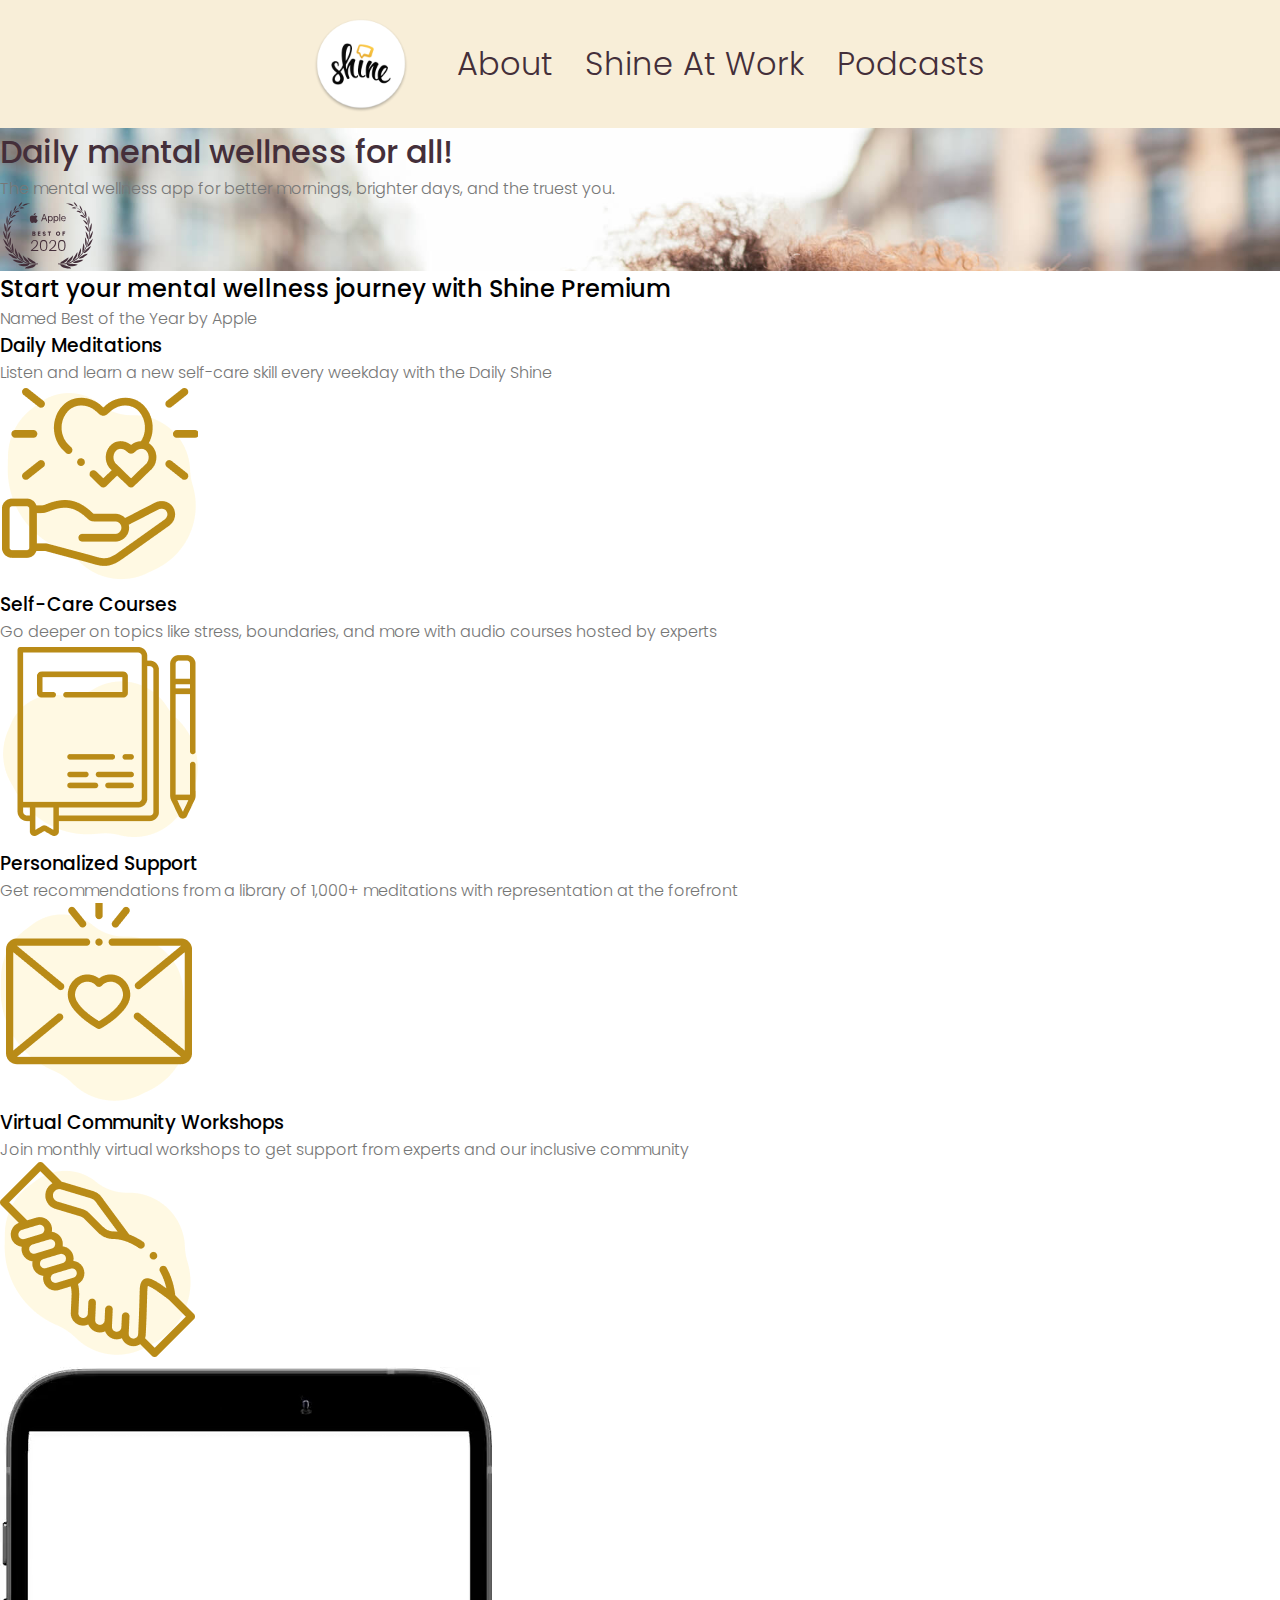
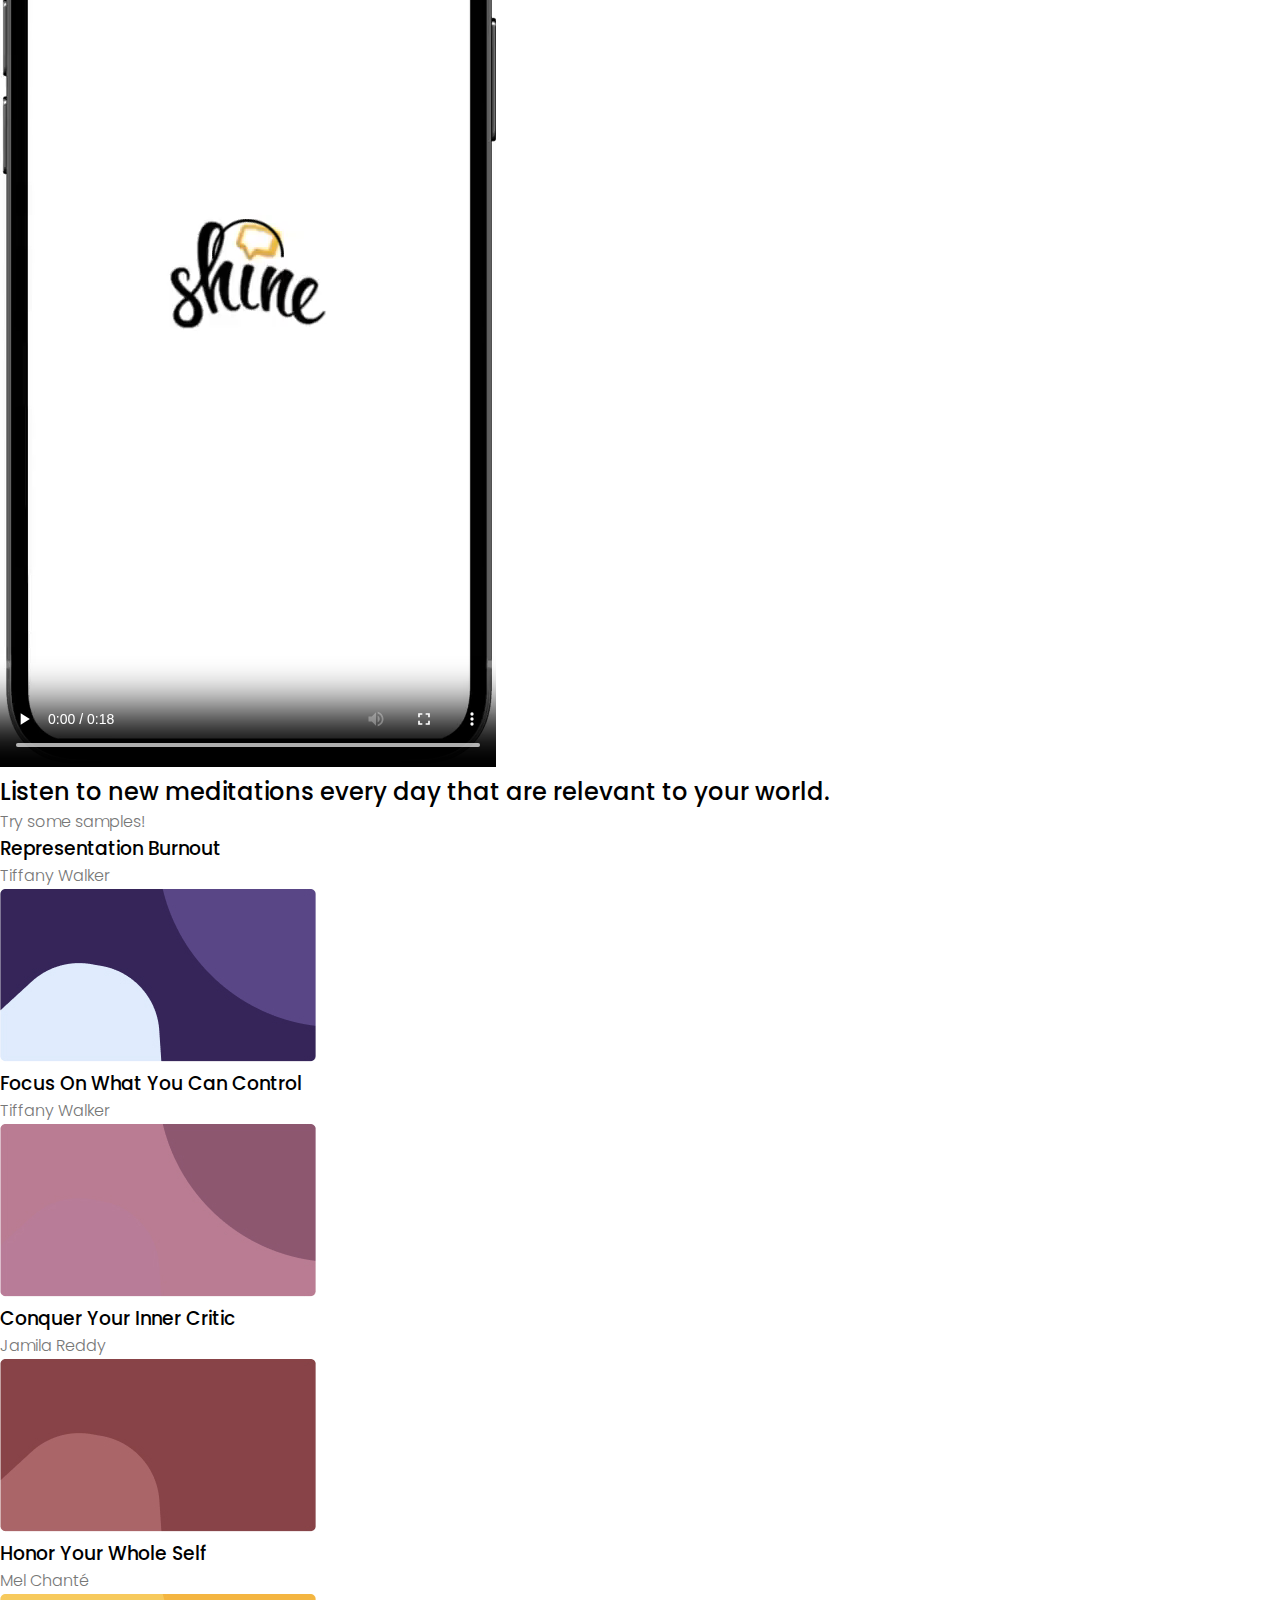
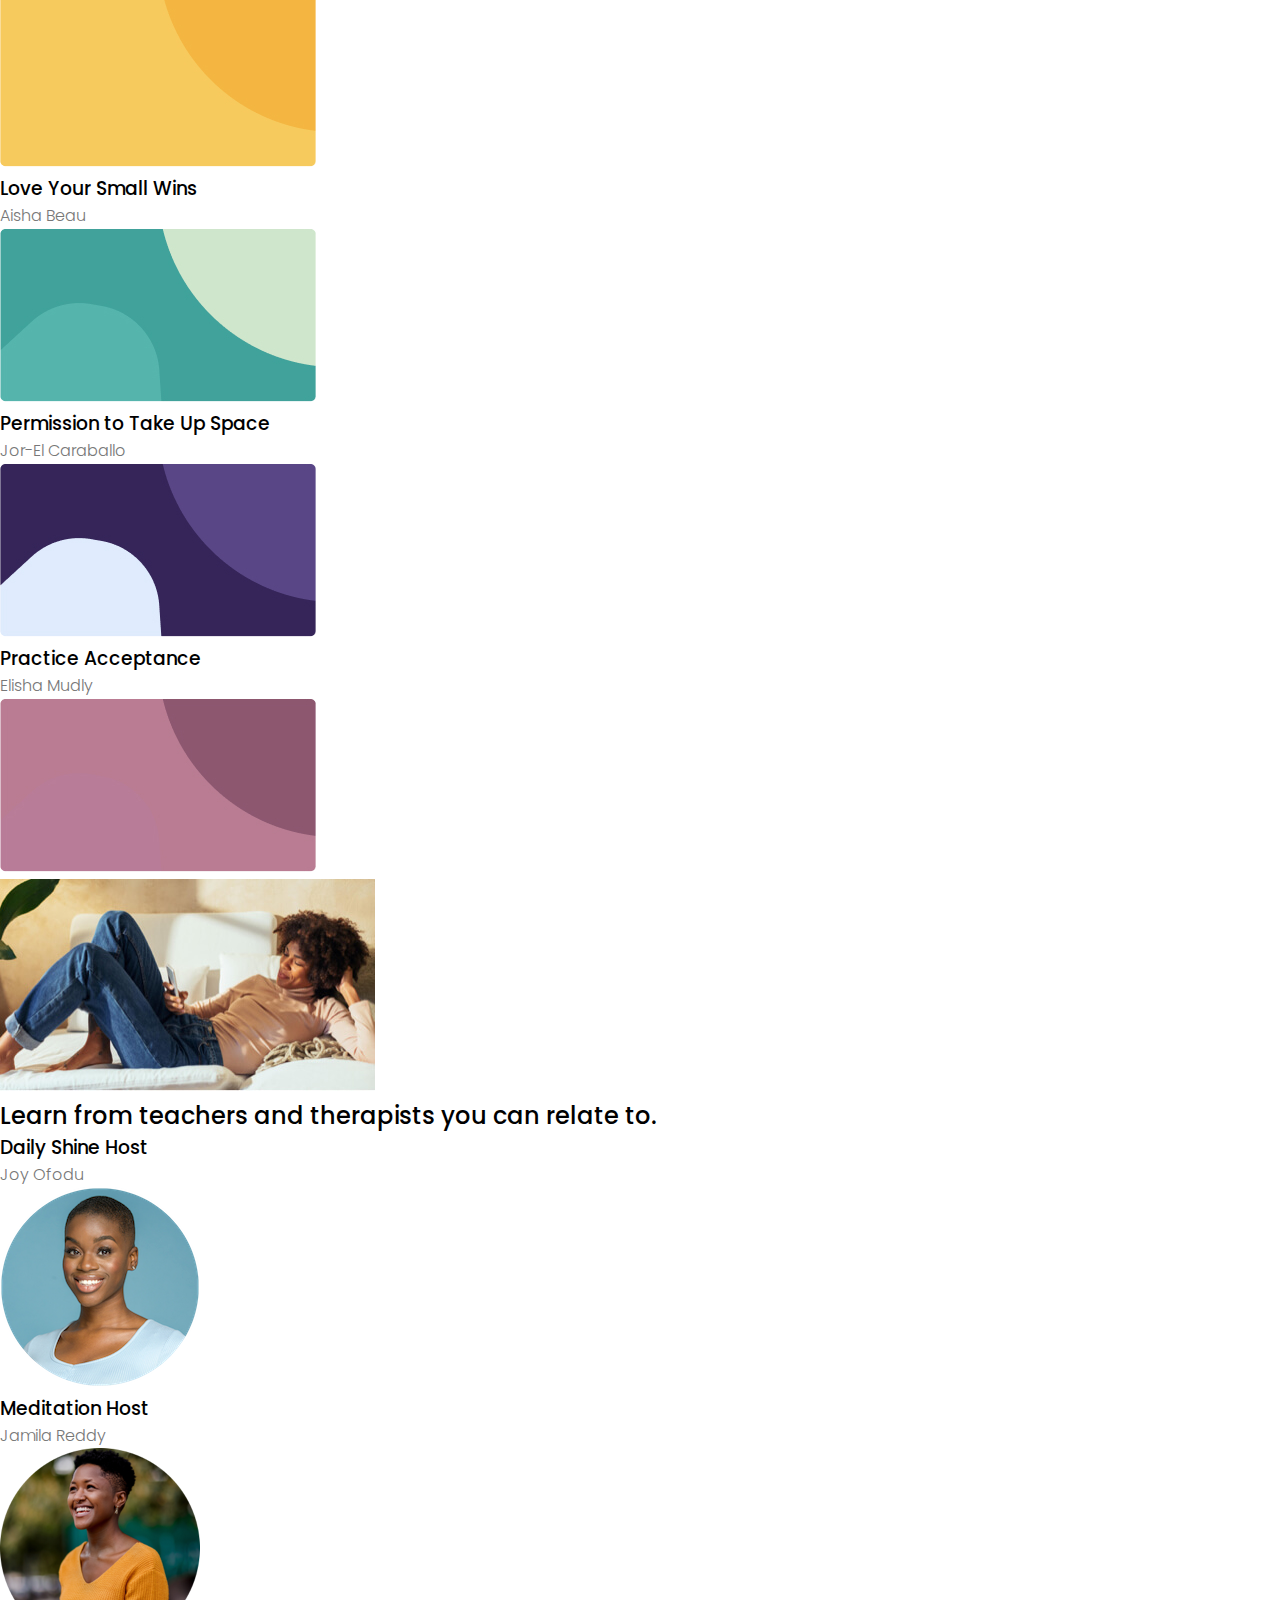
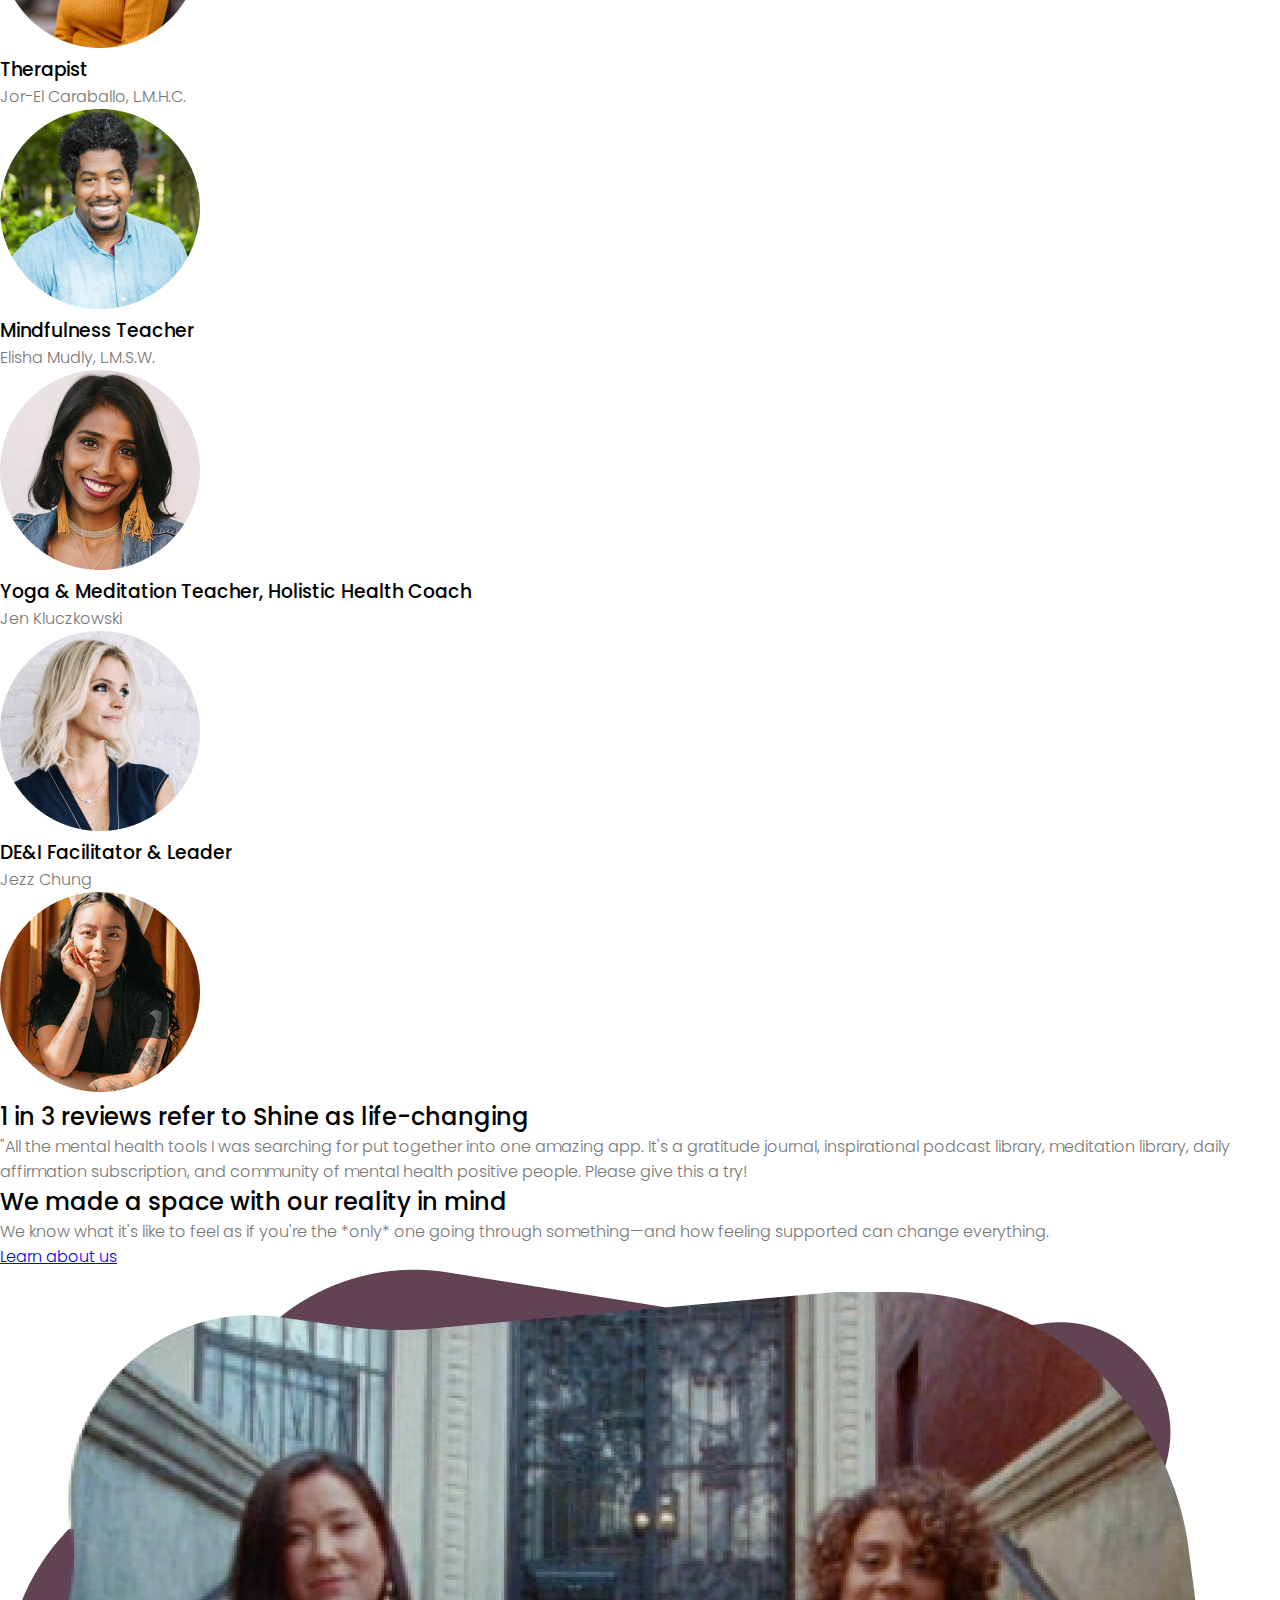
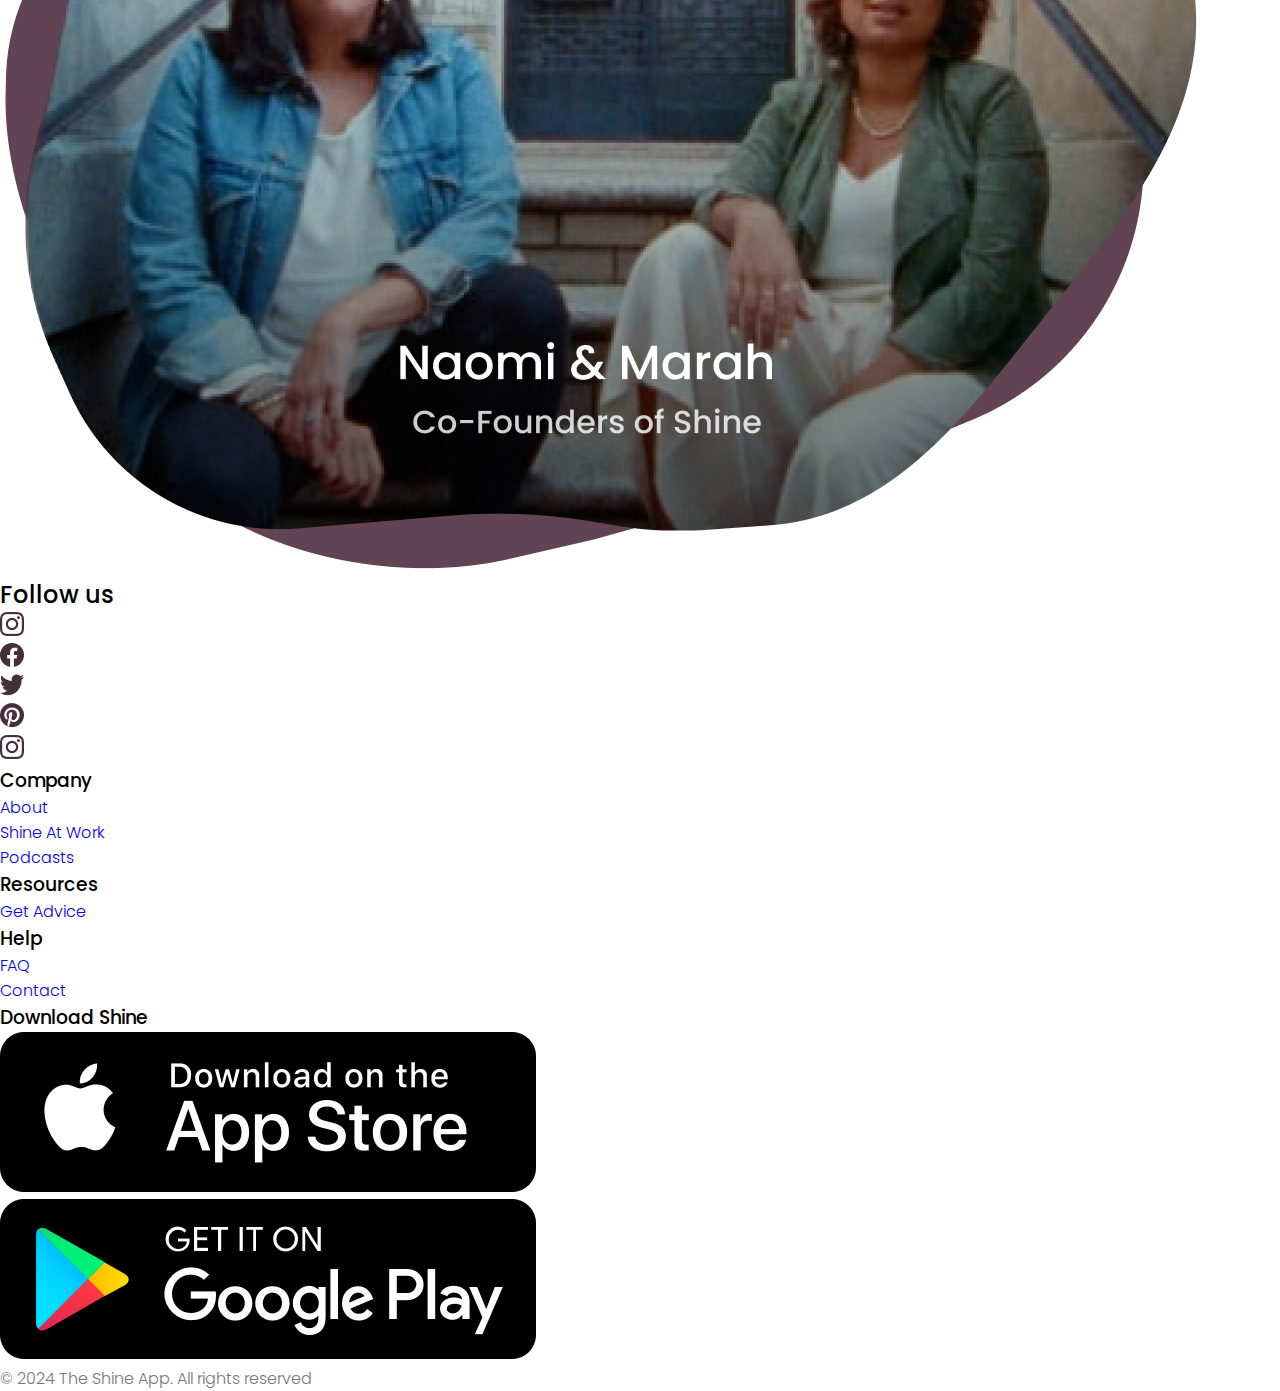
==== index.html @ e673a200 "voor de bespreking hihihi" ====
<!DOCTYPE html>
<html lang="en">
	
<head>
	<meta charset="UTF-8">
	<meta name="author" content="Nienke Buursink">
	<meta name="viewport" content="width=device-width, initial-scale=1">
	
	<title>Shine | Calm Anxiety & Stress</title>
	
	<link href="styles/style.css" rel="stylesheet">
	<link rel="icon" type="image/svg+xml" href="images/ander-spul/favicon.ico">
</head>

<body>
	<header>
		<nav>
			<ul>
				<li><a href="#"><img src="images/header/shine-logo.png" alt="Shine app logo"></a></li>
				<li><a href="#">About</a></li>
				<li><a href="#">Shine At Work</a></li>
				<li><a href="#">Podcasts</a></li>
			</ul>
			<button aria-label="toggle menu">
				<span></span>
				<span></span>
				<span></span>
			</button>
		</nav>
	</header>

	<main>
		<section>
		<h1>Daily mental wellness for all!</h1>
		<p>The mental wellness app for better mornings, brighter days, and the truest you.</p>
		<img src="images/header/apple-best-of-2020.svg" alt="Reward emblem: Apple best of 2020">
		<img src="images/circle.svg" alt="">
		</section>

		<section> <!--Premium-->
			<h2>Start your mental wellness journey with Shine Premium</h2>
			<p>Named Best of the Year by Apple</p>
			<ol>
				<li>
					<h3>Daily Meditations</h3>
					<p>Listen and learn a new self-care skill every weekday with the Daily Shine</p>
					<img src="images/premium/daily-meditation-icon.png" alt="icon of a hand holding a shining heart">
				</li>
				<li>
					<h3>Self-Care Courses</h3>
					<p>Go deeper on topics like stress, boundaries, and more with audio courses hosted by experts</p>
					<img src="images/premium/self-care-courses-icon.png" alt="icon of an agenda with a pen next to it">
				</li>
				<li>
					<h3>Personalized Support</h3>
					<p>Get recommendations from a library of 1,000+ meditations with representation at the forefront</p>
					<img src="images/premium/personalised-support-icon.png" alt="icon of an envelowe with a heart shaped sealing wax">
				</li>
				<li>
					<h3>Virtual Community Workshops</h3>
					<p>Join monthly virtual workshops to get support from experts and our inclusive community</p>
					<img src="images/premium/community-workshop-icon.png" alt="icon of two hands holding and supporting eachother">
				</li>
			</ol>
			<video controls autoplay src="images/premium/app-demo.mp4" type="video.mp4s" Your browser does not support the video tag.></video>
		</section>

		<section><!--Podcasts-->
			<h2>Listen to new meditations every day that are relevant to your world.</h2>
			<p>Try some samples!</p>
			<ul>
				<li>
					<h3>Representation Burnout</h3>
					<p>Tiffany Walker</p>
					<img src="images/podcasts/purple.jpg">
				</li>
				<li>
					<h3>Focus On What You Can Control</h3>
					<p>Tiffany Walker</p>
					<img src="images/podcasts/pink.jpeg">
				</li>
				<li>
					<h3>Conquer Your Inner Critic</h3>
					<p>Jamila Reddy</p>
					<img src="images/podcasts/red.jpeg">
				</li>
				<li>
					<h3>Honor Your Whole Self</h3>
					<p>Mel Chanté</p>
					<img src="images/podcasts/yellow.jpeg">
				</li>
				<li>
					<h3>Love Your Small Wins</h3>
					<p>Aisha Beau</p>
					<img src="images/podcasts/green.jpg">
				</li>
				<li>
					<h3>Permission to Take Up Space</h3>
					<p>Jor-El Caraballo</p>
					<img src="images/podcasts/purple.jpg">
				</li>
				<li>
					<h3>Practice Acceptance</h3>
					<p>Elisha Mudly</p>
					<img src="images/podcasts/pink.jpeg">
				</li>
			</ul>
			<img src="images/podcasts/laying-down-lady.jpg" alt="A lady thats laying down on her bed looking at her phone while smiling">
		</section>

		<section><!--therapists-->
			<h2>Learn from teachers and therapists you can relate to.</h2>
			<ol>
				<li>
					<h3>Daily Shine Host</h3>
					<p>Joy Ofodu</p>
					<img src="images/therapists/joy.png" alt="picture of a smiling african woman looking into the camera">
				</li>
				<li>
					<h3>Meditation Host</h3>
					<p>Jamila Reddy</p>
					<img src="images/therapists/jamila.png" alt="picture of a smiling african woman looking away from the camera">
				</li>
				<li>
					<h3>Therapist</h3>
					<p>Jor-El Caraballo, L.M.H.C.</p>
					<img src="images/therapists/jor.png" alt="picture of a smiling mexican man">
				</li>
				<li>
					<h3>Mindfulness Teacher</h3>
					<p>Elisha Mudly, L.M.S.W.</p>
					<img src="images/therapists/elisha.png" alt="picture of a smiling asian woman into the camera">
				</li>
				<li>
					<h3>Yoga & Meditation Teacher, Holistic Health Coach</h3>
					<p>Jen Kluczkowski</p>
					<img src="images/therapists/jen.png" alt="picture of a blonde woman looking into the distance">
				</li>
				<li>
					<h3>DE&I Facilitator & Leader</h3>
					<p>Jezz Chung</p>
					<img src="images/therapists/jezz.png" alt="picture of an asian woman staring mysteriously into the camera">
				</li>
			</ol>
		</section>

		<section><!--reviews-->
			<h2>1 in 3 reviews refer to Shine as life-changing</h2>
			<p>"All the mental health tools I was searching for put together into one amazing app. 
				It's a gratitude journal, inspirational podcast library, meditation library, daily affirmation subscription, 
				and community of mental health positive people. Please give this a try!</p>
		</section>

		<section><!--co-founders-->
			<h2>We made a space with our reality in mind</h2>
			<p>We know what it's like to feel as if you're the *only* 
				one going through something—and how feeling supported can change everything.</p>
			<a href="#">Learn about us</a>
			<img src="images/ander-spul/naomi_and_marah.png" alt="Naomi and Marah, co-founders of Shine, posing while sitting on a set of stairs">
		</section>
	</main>

	<footer>
		<h2>Follow us</h2>
		<ul>
			<li>
				<a href="#"><img src="images/footer/instagram.jpeg" alt="Instagram icon"></a>
			</li>
			<li>
				<a href="#"><img src="images/footer/facebook.jpeg" alt="Facebook icon"></a>
			</li>
			<li>
				<a href="#"><img src="images/footer/twitter.jpeg" alt="Twitter icon"></a>
			</li>
			<li>
				<a href="#"><img src="images/footer/pinterest.jpeg" alt="Pinterest icon"></a>
			</li>
			<li>
				<a href="#"><img src="images/footer/instagram.jpeg" alt="Spotify icon"></a>
			</li>
		</ul>

		<h3>Company</h3>
		<ol>
			<li><a href="#">About</a></li>
			<li><a href="#">Shine At Work</a></li>
			<li><a href="#">Podcasts</a></li>
		</ol>

		<h3>Resources</h3>
		<ol>
			<li><a href="#">Get Advice</a></li>
		</ol>
		
		<h3>Help</h3>
		<ol>
			<li><a href="#">FAQ</a>
			<li><a href="#">Contact</a></li>
		</ol>

		<h3>Download Shine</h3>
		<ul>
			<li>
				<a href="#"><img src="images/footer/apple-store-badge.png" alt="Click to go to the App Store"></a>
			</li>
			<li>
				<a href="#"><img src="images/footer/google-play-badge.png" alt="Click to go to the Google Play Store"></a>
			</li>
		</ul>

		<p>© 2024 The Shine App. All rights reserved</p>
	</footer>


	<script defer src="scripts/script.js"></script>
</body>
	
</html>
---- styles/style.css ----
/**************/
/* CSS REMEDY */
/**************/
*, *::after, *::before {
  box-sizing:border-box;  
}

/*********************/
/* CUSTOM PROPERTIES */
/*********************/
:root {
	/* startje */
	--color-headers:rgb(68, 47, 58);
	--color-p: rgb(119, 119, 119);
	--color-background-white:rgb(255, 255, 255);
	--color-background-yellow: rgb(248, 238, 216);
}






/****************/
/* JOUW STYLING */
/****************/

/* jouw code */



/*basics*/
@font-face {
	font-family: Poppins;
	src: url(/fonts/poppins_regular.ttf) format("truetype");
	font-weight: normal;
	font-style: normal;
}

@font-face {
	font-family: Poppins;
	src: url(/fonts/poppins_bold.ttf), format("truetype");
	font-weight: bold;
	font-style: normal;
}

@font-face {
	font-family: Poppins;
	src: url(/fonts/poppins_extrabold.ttf), format("truetype");
	font-weight: bolder;
	font-style: normal;
}

@font-face {
	font-family: Poppins;
	src: url(/fonts/poppins_light.ttf), format("truetype");
	font-weight: light;
	font-style: normal;
}




	

* {
	margin: 0;
	padding: 0;
	font-family: Poppins, sans-serif;
}

img {
	max-width: 100%;
}

h1 {
	font-size: 2em;
	color: var(--color-headers);
}

p {
	font-size: 1em;
	color: var(--color-p);
}

ul {
	list-style-type: none;
}

li a {
	text-decoration: none;
}







/*header*/

header {
	display: flex;
	background-color: var(--color-background-yellow);
}

header nav {
	display: flex;
	justify-content: space-between;
	width: 100%;
}

header nav img {
	display: none;
	max-width: 3em;
	margin: .5em;
}

header nav ul{
	display: flex;
	flex-direction: column;
	flex-wrap: wrap;
	align-items: center;
	justify-content: center;
	background-color: var(--color-background-yellow);
	position: fixed;
	inset: 0;
	translate: -100%;
	transition: .2s;
}

header.toonMenu ul{
	translate: none;
}


header nav button {
	position: relative;
	z-index: 1;

  	display:grid;
  	place-items:center;
  	width: 6em;
  	aspect-ratio: 1;
  	appearance: none;
  	border:none;
  	background: none;
}


header button span {
	display: block;
	width: 3em;
	height: .3em;
	background-color: var(--color-headers);
	grid-row-start: 1;
	grid-column-start: 1;
	border-radius: .4em;
	transition: .2s;
}
  
header button span:nth-child(1){
	translate: 0 -1em;
}
  
header button span:nth-child(3){
	translate: 0 1em;
}
  
header.toonMenu button span:nth-child(1){
	translate: none;
	rotate: 45deg;
}
  
header.toonMenu button span:nth-child(2){
	scale: 0 1;
}
  
header.toonMenu button span:nth-child(3){
	translate: none;
	rotate: -45deg;
}

header nav ul li {
	align-items: center;
	justify-content: space-around;

	text-align: center;
	font-size: 2em;
	margin: 1.5em;
}

header li a {
	color: var(--color-headers);
	transition: 0s;
}

header li a:hover {
	text-decoration: underline;
}



/* begin pagina*/
section:first-of-type { 
	/*mevrouw achtergrond en svg*/
	background-image: url(../images/header/header-foto.jpg);
	background-repeat: no-repeat;
	background-size: 100%;
	background-position: center top;

	display: grid;
}

section:first-of-type img:nth-last-of-type(2) { /*apple reward*/
	max-width: 6em;
}

section:first-of-type img:nth-last-of-type(1) { /*apple reward*/
	width: 100%;
}



@media (min-width: 44em) {

	header nav {
		display: flex;
		justify-content: center;
	}

	header nav button {
		display: none;
	}

	header nav ul {
		display: flex;
		flex-direction: row;
		position: static;
		translate: unset;
	}

	header nav ul li {
		margin: 0 .5em 0 .5em;
	}  

	header nav img {
		display: block;
	}
}
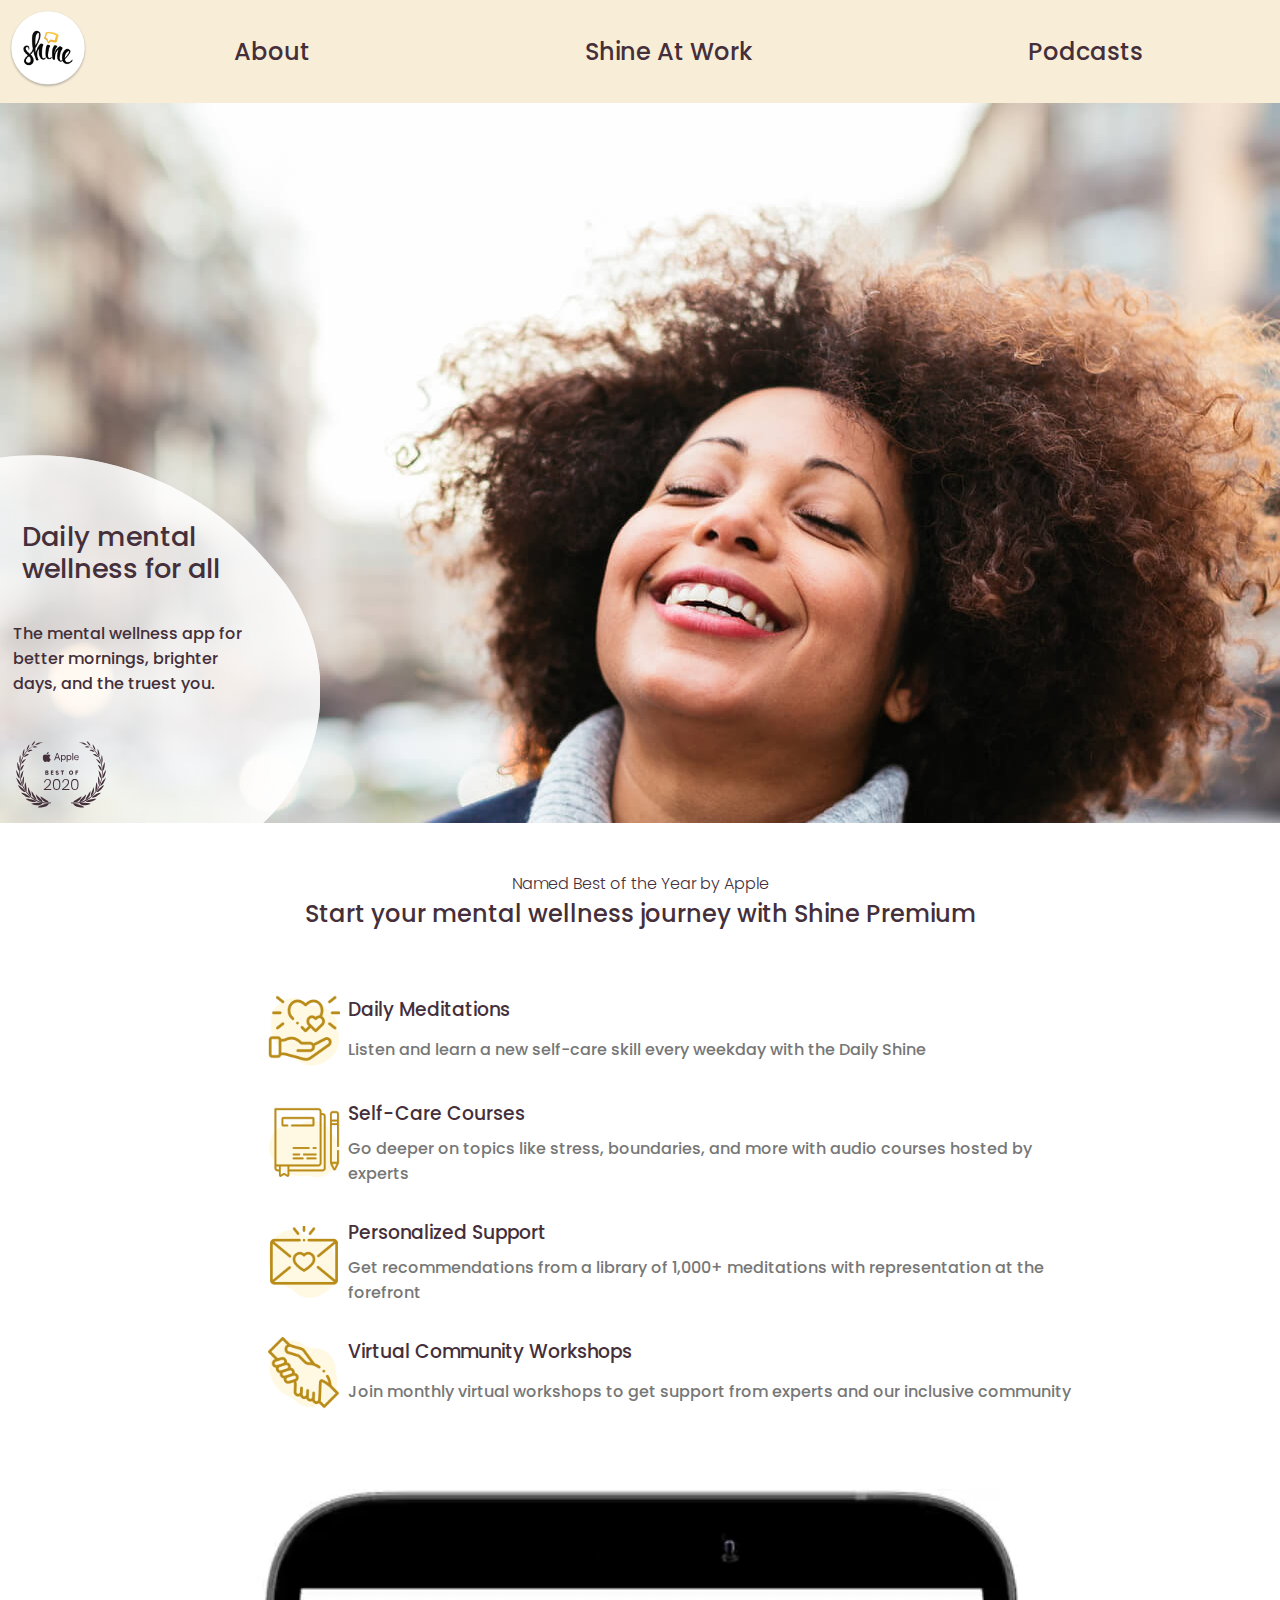
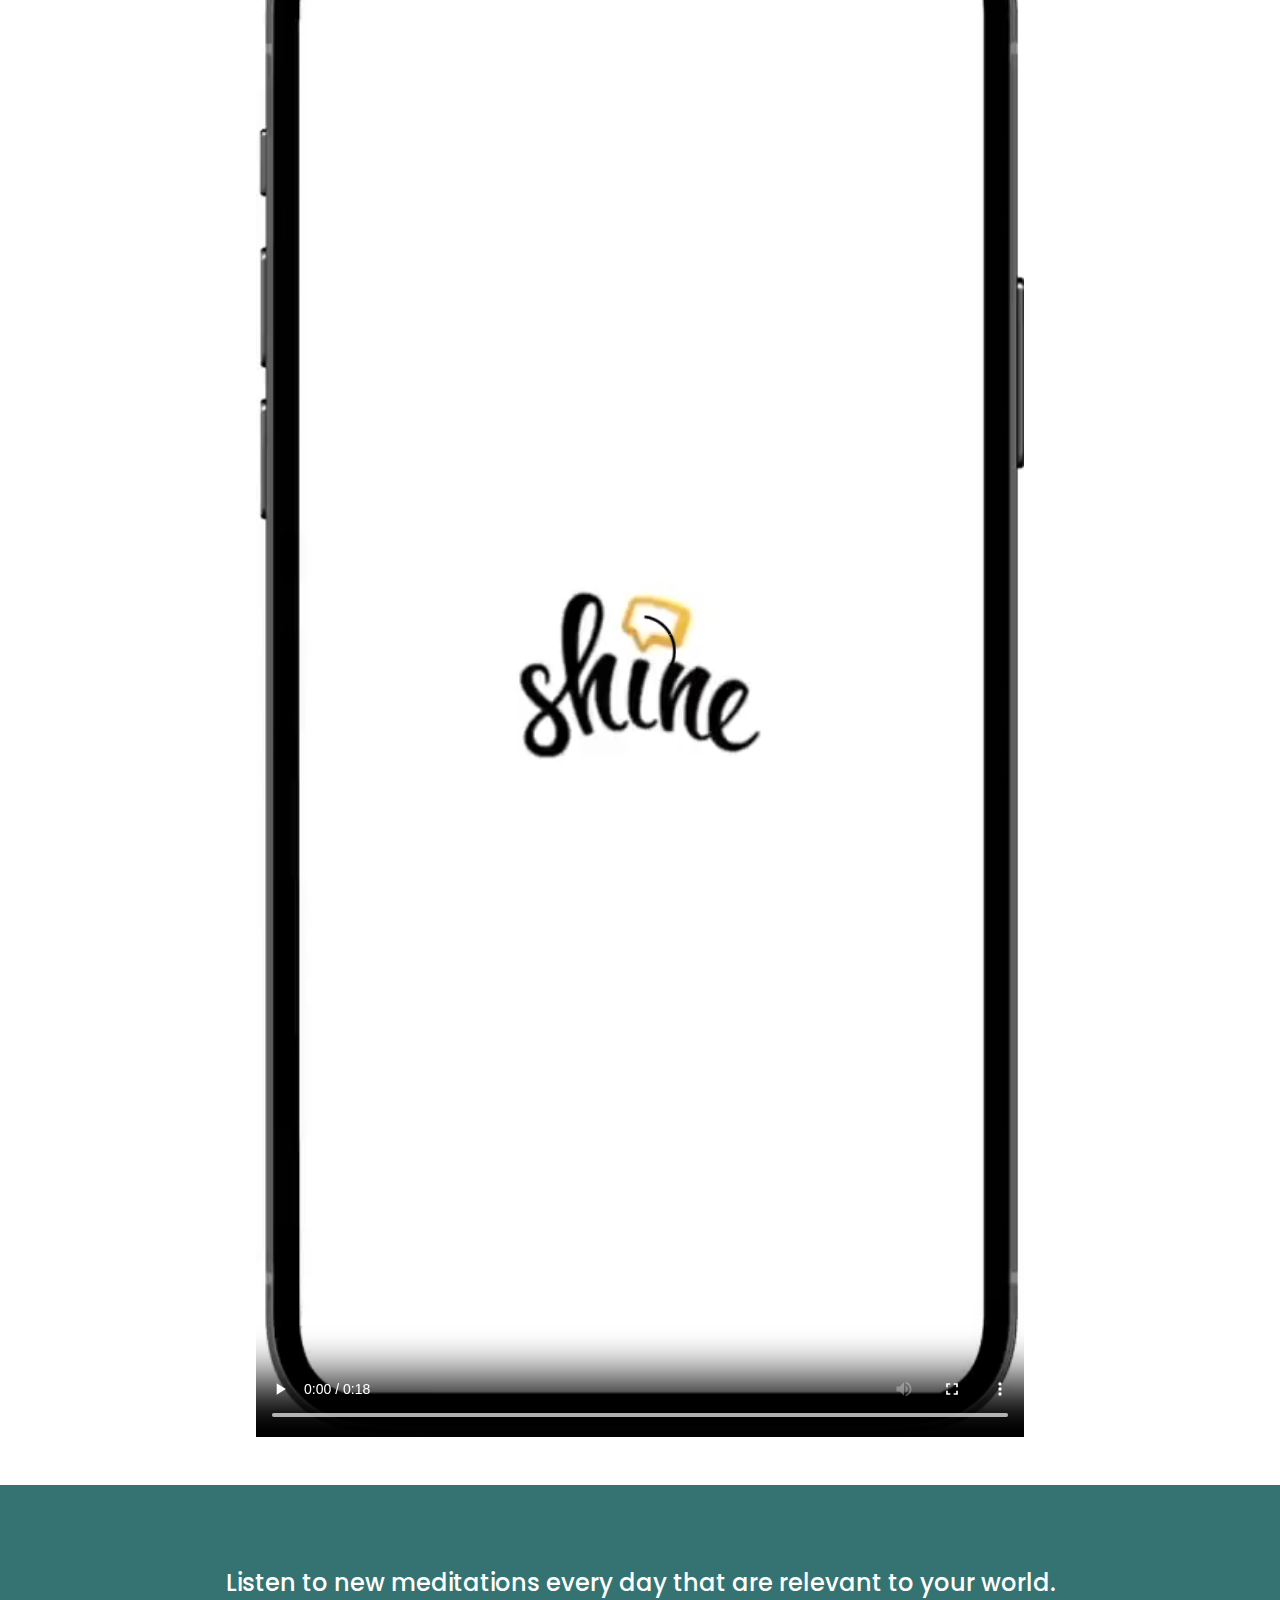
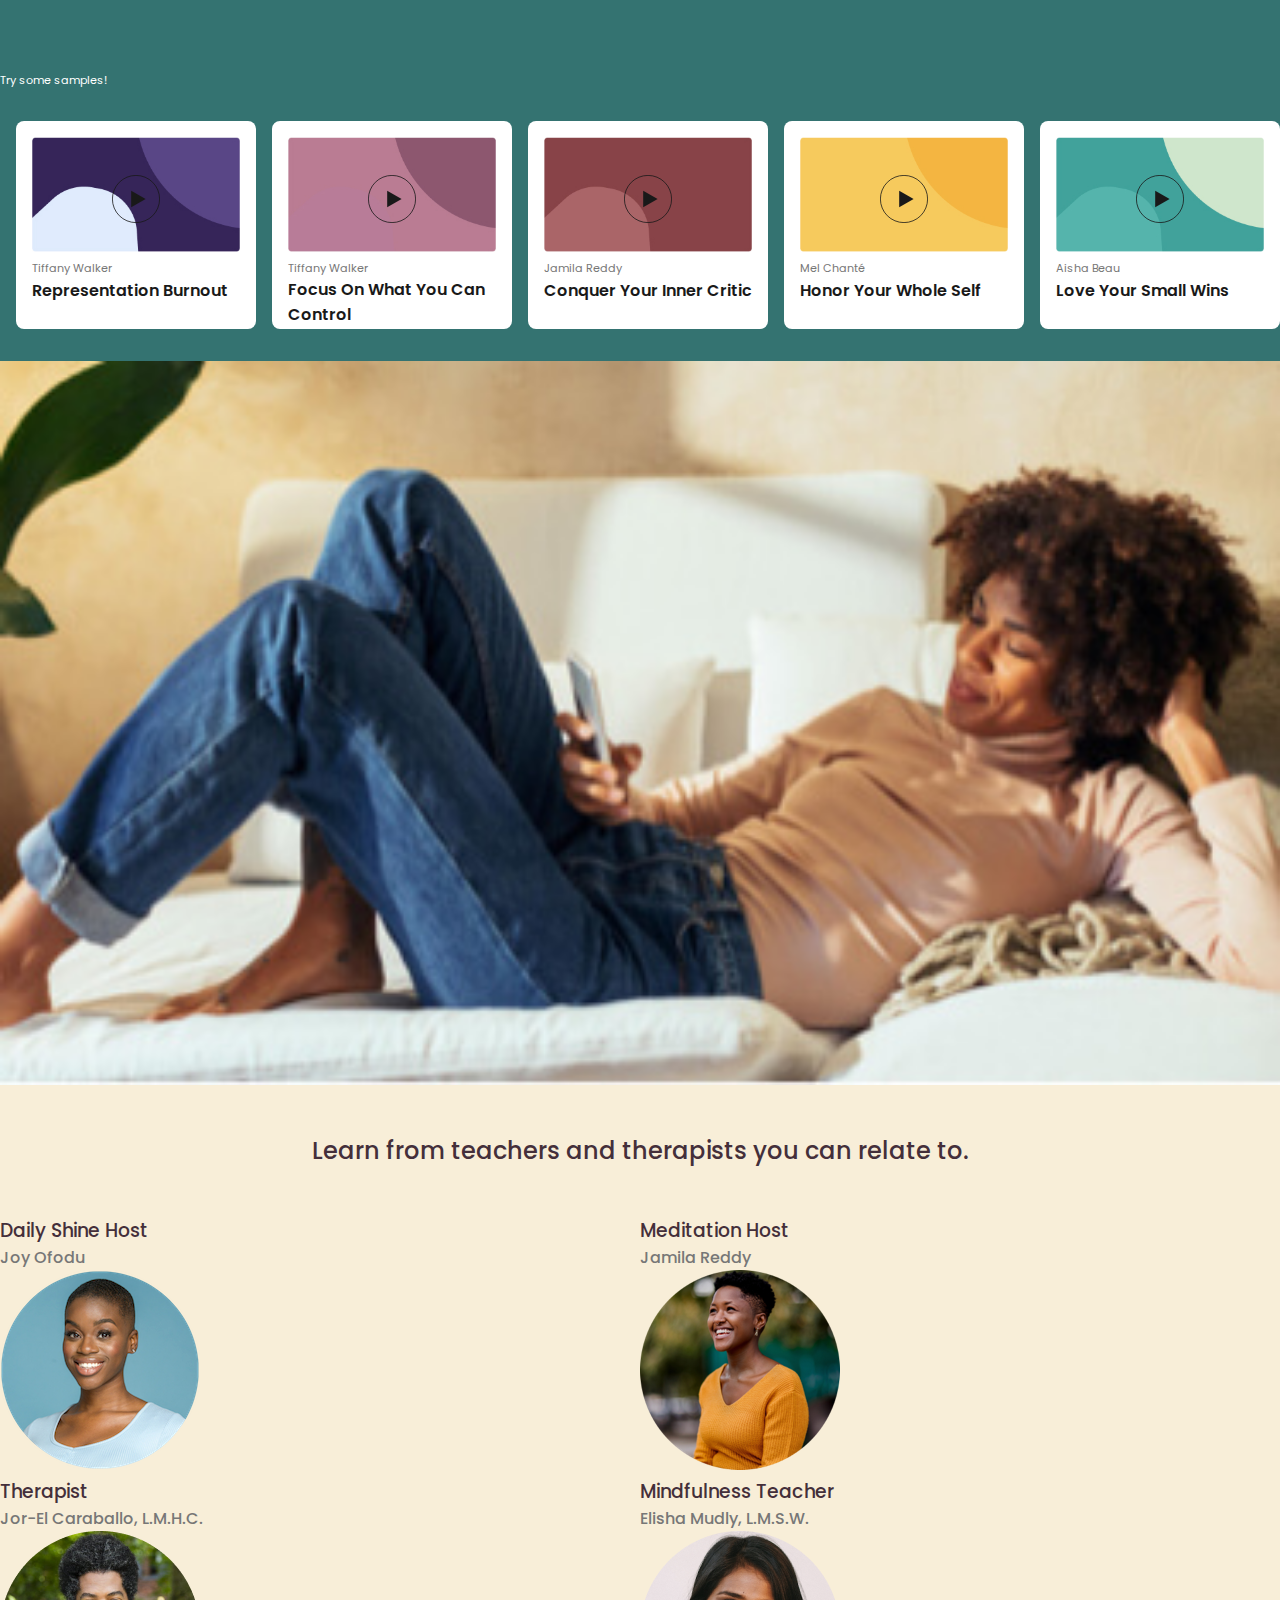
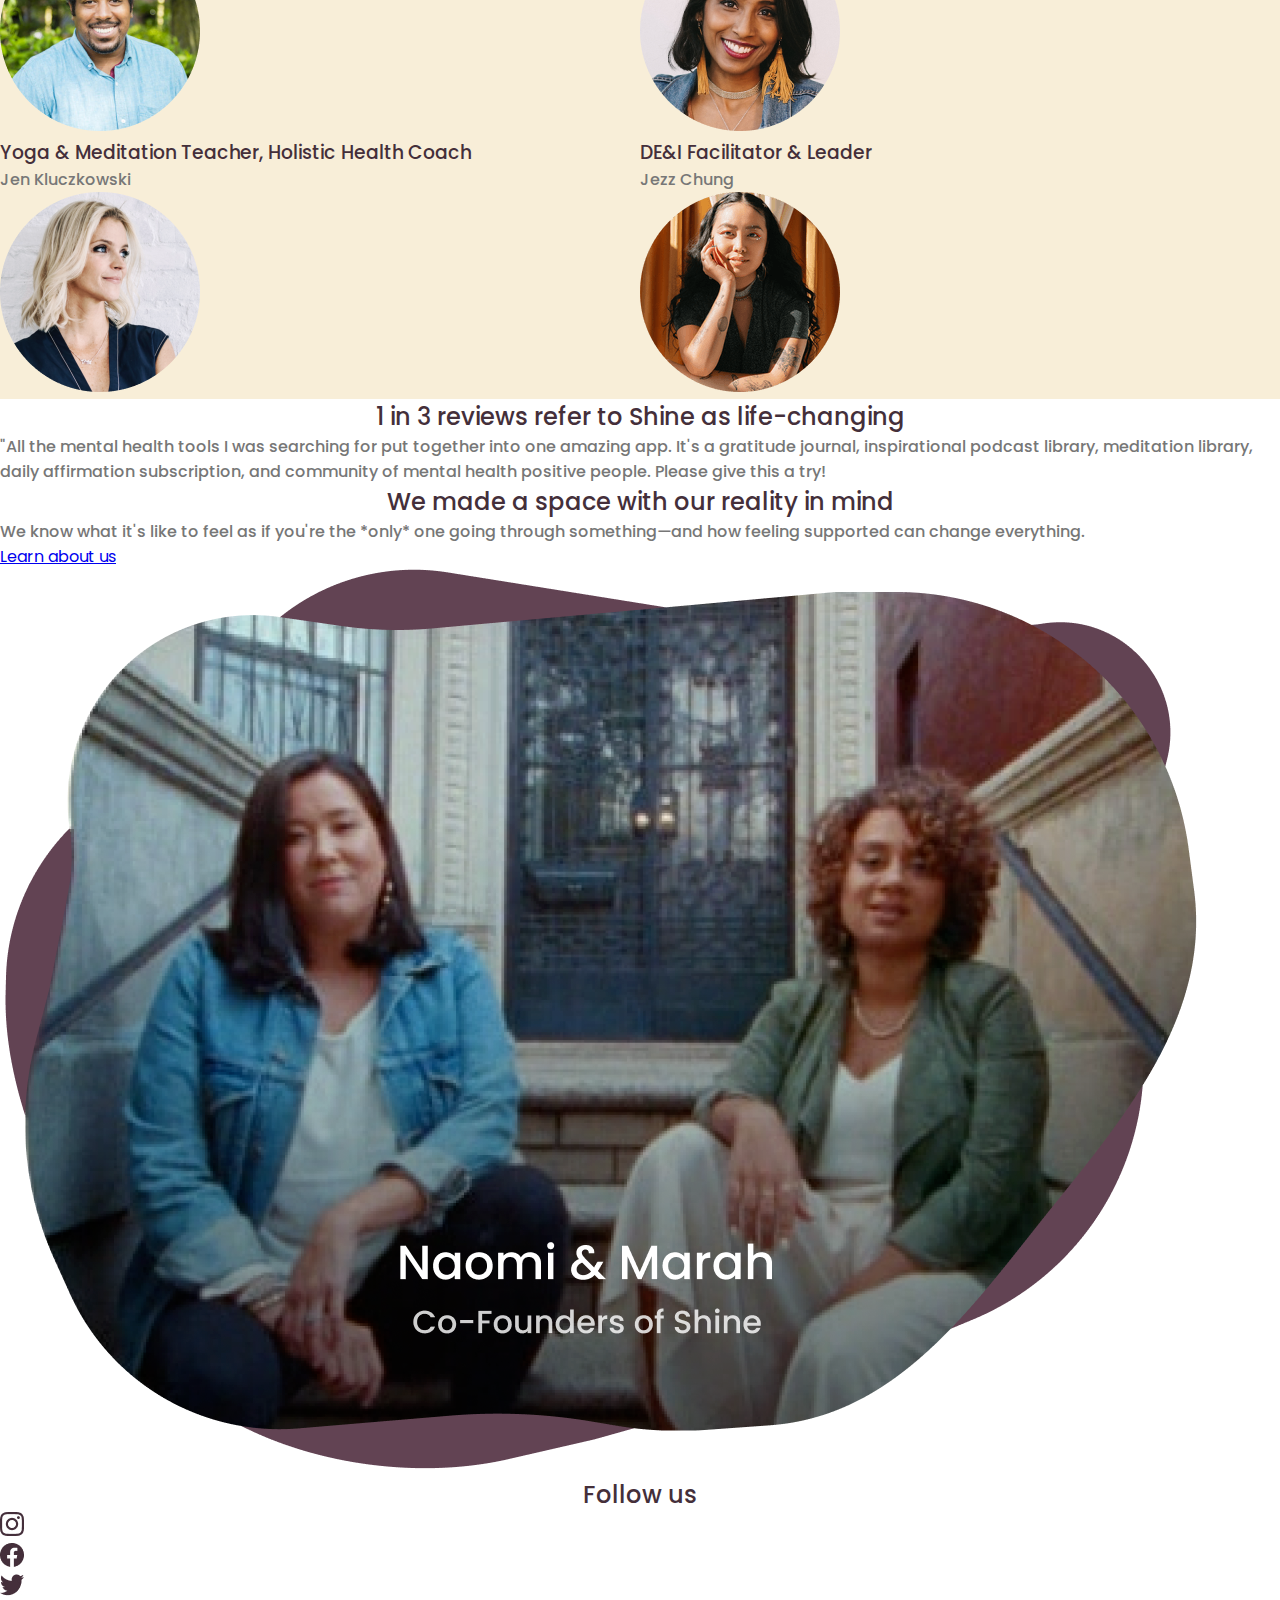
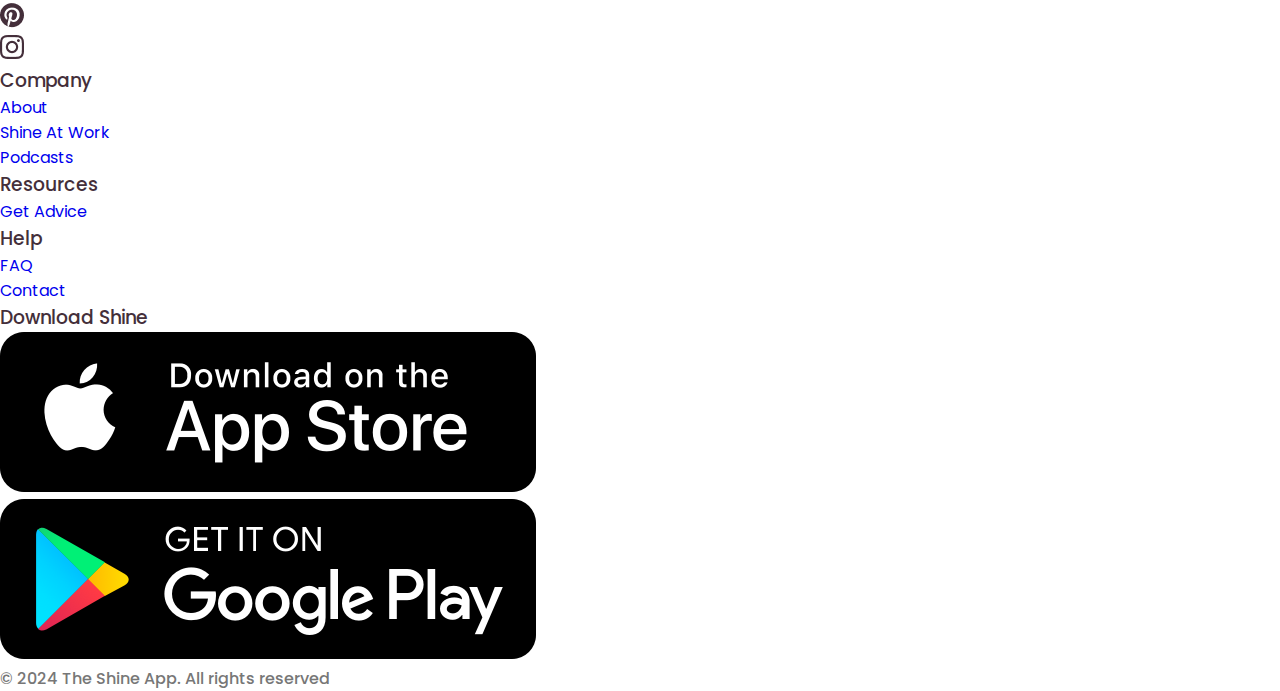
==== commit 2db19bb2: "CSS yeehaw" ====
--- a/index.html
+++ b/index.html
@@ -9,14 +9,15 @@
 	<title>Shine | Calm Anxiety & Stress</title>
 	
 	<link href="styles/style.css" rel="stylesheet">
+	<link href="styles/eerste-pagina.css" rel="stylesheet">
 	<link rel="icon" type="image/svg+xml" href="images/ander-spul/favicon.ico">
 </head>
 
 <body>
 	<header>
+		<a href="#"><img src="images/header/shine-logo.png" alt="Welkom op de Shine app website!"></a>
 		<nav>
 			<ul>
-				<li><a href="#"><img src="images/header/shine-logo.png" alt="Shine app logo"></a></li>
 				<li><a href="#">About</a></li>
 				<li><a href="#">Shine At Work</a></li>
 				<li><a href="#">Podcasts</a></li>
@@ -31,10 +32,10 @@
 
 	<main>
 		<section>
-		<h1>Daily mental wellness for all!</h1>
+		<h1>Daily mental wellness for all</h1>
 		<p>The mental wellness app for better mornings, brighter days, and the truest you.</p>
 		<img src="images/header/apple-best-of-2020.svg" alt="Reward emblem: Apple best of 2020">
-		<img src="images/circle.svg" alt="">
+		<img src="images/circle2.svg" alt="">
 		</section>
 
 		<section> <!--Premium-->
@@ -73,43 +74,44 @@
 					<h3>Representation Burnout</h3>
 					<p>Tiffany Walker</p>
 					<img src="images/podcasts/purple.jpg">
+					<img src="images/premium/playbutton.svg" alt="">
 				</li>
 				<li>
 					<h3>Focus On What You Can Control</h3>
 					<p>Tiffany Walker</p>
 					<img src="images/podcasts/pink.jpeg">
-				</li>
+					<img src="images/premium/playbutton.svg" alt="">				</li>
 				<li>
 					<h3>Conquer Your Inner Critic</h3>
 					<p>Jamila Reddy</p>
 					<img src="images/podcasts/red.jpeg">
-				</li>
+					<img src="images/premium/playbutton.svg" alt="">				</li>
 				<li>
 					<h3>Honor Your Whole Self</h3>
 					<p>Mel Chanté</p>
 					<img src="images/podcasts/yellow.jpeg">
-				</li>
+					<img src="images/premium/playbutton.svg" alt="">				</li>
 				<li>
 					<h3>Love Your Small Wins</h3>
 					<p>Aisha Beau</p>
 					<img src="images/podcasts/green.jpg">
-				</li>
+					<img src="images/premium/playbutton.svg" alt="">				</li>
 				<li>
 					<h3>Permission to Take Up Space</h3>
 					<p>Jor-El Caraballo</p>
 					<img src="images/podcasts/purple.jpg">
-				</li>
+					<img src="images/premium/playbutton.svg" alt="">				</li>
 				<li>
 					<h3>Practice Acceptance</h3>
 					<p>Elisha Mudly</p>
 					<img src="images/podcasts/pink.jpeg">
-				</li>
+					<img src="images/premium/playbutton.svg" alt="">				</li>
 			</ul>
-			<img src="images/podcasts/laying-down-lady.jpg" alt="A lady thats laying down on her bed looking at her phone while smiling">
 		</section>
 
 		<section><!--therapists-->
 			<h2>Learn from teachers and therapists you can relate to.</h2>
+			<img src="images/therapists/laying-down-lady.jpg" alt="A lady thats laying down on her bed looking at her phone while smiling">
 			<ol>
 				<li>
 					<h3>Daily Shine Host</h3>
--- a/styles/style.css
+++ b/styles/style.css
@@ -10,10 +10,12 @@
 /*********************/
 :root {
 	/* startje */
-	--color-headers:rgb(68, 47, 58);
+	--color-brown:rgb(68, 47, 58);
 	--color-p: rgb(119, 119, 119);
-	--color-background-white:rgb(255, 255, 255);
-	--color-background-yellow: rgb(248, 238, 216);
+	--color-white:rgb(255, 255, 255);
+	--color-yellow: rgb(248, 238, 216);
+	--color-blue: rgb(52, 115, 113);
+	--color-black: rgb(25, 25, 25);
 }
 
 
@@ -32,29 +34,29 @@
 /*basics*/
 @font-face {
 	font-family: Poppins;
-	src: url(/fonts/poppins_regular.ttf) format("truetype");
-	font-weight: normal;
-	font-style: normal;
-}
-
-@font-face {
-	font-family: Poppins;
-	src: url(/fonts/poppins_bold.ttf), format("truetype");
-	font-weight: bold;
-	font-style: normal;
-}
-
-@font-face {
-	font-family: Poppins;
-	src: url(/fonts/poppins_extrabold.ttf), format("truetype");
-	font-weight: bolder;
-	font-style: normal;
-}
-
-@font-face {
-	font-family: Poppins;
-	src: url(/fonts/poppins_light.ttf), format("truetype");
-	font-weight: light;
+	src: url(../fonts/poppins_regular.ttf) format("truetype");
+	font-weight: 400;
+	font-style: normal;
+}
+
+@font-face {
+	font-family: Poppins;
+	src: url(../fonts/poppins_bold.ttf), format("truetype");
+	font-weight: 700;
+	font-style: normal;
+}
+
+@font-face {
+	font-family: Poppins;
+	src: url(../fonts/poppins_extrabold.ttf), format("truetype");
+	font-weight: 800;
+	font-style: normal;
+}
+
+@font-face {
+	font-family: Poppins;
+	src: url(../fonts/poppins_light.ttf), format("truetype");
+	font-weight: 300;
 	font-style: normal;
 }
 
@@ -74,12 +76,26 @@
 }
 
 h1 {
-	font-size: 2em;
-	color: var(--color-headers);
+	font-size: 1.7em;
+	font-weight: 700;
+	line-height: 120%;
+	max-width: 10em;
+	color: var(--color-brown);
+}
+
+h2 {
+	font-size: 1.5em;
+	text-align: center;
+	color: var(--color-brown);
+}
+
+h3 {
+	color: var(--color-brown);
 }
 
 p {
 	font-size: 1em;
+	font-weight: 700;
 	color: var(--color-p);
 }
 
@@ -101,18 +117,17 @@
 
 header {
 	display: flex;
-	background-color: var(--color-background-yellow);
+	background-color: var(--color-yellow);
 }
 
 header nav {
 	display: flex;
-	justify-content: space-between;
+	justify-content: flex-end;
 	width: 100%;
 }
 
-header nav img {
-	display: none;
-	max-width: 3em;
+header img {
+	max-width: 5em;
 	margin: .5em;
 }
 
@@ -122,43 +137,60 @@
 	flex-wrap: wrap;
 	align-items: center;
 	justify-content: center;
-	background-color: var(--color-background-yellow);
+	background-color: var(--color-yellow);
 	position: fixed;
 	inset: 0;
 	translate: -100%;
 	transition: .2s;
 }
 
-header.toonMenu ul{
-	translate: none;
-}
-
-
-header nav button {
+
+header nav ul li {
+	align-items: center;
+	justify-content: space-around;
+
+	text-align: center;
+	font-size: 1.5em;
+	font-weight: 700;
+	margin: 1.5em;
+}
+
+header li a {
+	color: var(--color-brown);
+	transition: 0s;
+}
+
+header li a:hover {
+	text-decoration: underline;
+	text-underline-offset: .7em;
+	/* https://stackoverflow.com/questions/1734618/how-to-increase-the-gap-between-text-and-underlining-in-css */
+}
+
+header button {
 	position: relative;
-	z-index: 1;
+	z-index: 2;
 
   	display:grid;
   	place-items:center;
   	width: 6em;
   	aspect-ratio: 1;
   	appearance: none;
-  	border:none;
   	background: none;
+	border: none;
 }
 
 
 header button span {
 	display: block;
 	width: 3em;
-	height: .3em;
-	background-color: var(--color-headers);
+	height: .2em;
+	background-color: var(--color-brown);
 	grid-row-start: 1;
 	grid-column-start: 1;
 	border-radius: .4em;
 	transition: .2s;
 }
-  
+
 header button span:nth-child(1){
 	translate: 0 -1em;
 }
@@ -166,7 +198,16 @@
 header button span:nth-child(3){
 	translate: 0 1em;
 }
-  
+
+header.toonMenu ul{
+	translate: none;
+	z-index: 2;
+}
+
+header.toonMenu button {
+	position: fixed;
+}
+
 header.toonMenu button span:nth-child(1){
 	translate: none;
 	rotate: 45deg;
@@ -181,52 +222,21 @@
 	rotate: -45deg;
 }
 
-header nav ul li {
-	align-items: center;
-	justify-content: space-around;
-
-	text-align: center;
-	font-size: 2em;
-	margin: 1.5em;
-}
-
-header li a {
-	color: var(--color-headers);
-	transition: 0s;
-}
-
-header li a:hover {
-	text-decoration: underline;
-}
-
-
-
-/* begin pagina*/
-section:first-of-type { 
-	/*mevrouw achtergrond en svg*/
-	background-image: url(../images/header/header-foto.jpg);
-	background-repeat: no-repeat;
-	background-size: 100%;
-	background-position: center top;
-
-	display: grid;
-}
-
-section:first-of-type img:nth-last-of-type(2) { /*apple reward*/
-	max-width: 6em;
-}
-
-section:first-of-type img:nth-last-of-type(1) { /*apple reward*/
-	width: 100%;
-}
+
+
 
 
 
 @media (min-width: 44em) {
 
+	/* burgermenuutje */
+	header {
+		display: flex;
+		align-items: center;
+	}
+
 	header nav {
-		display: flex;
-		justify-content: center;
+		display: block;
 	}
 
 	header nav button {
@@ -238,6 +248,7 @@
 		flex-direction: row;
 		position: static;
 		translate: unset;
+		justify-content: space-around;
 	}
 
 	header nav ul li {
--- a/styles/eerste-pagina.css
+++ b/styles/eerste-pagina.css
@@ -0,0 +1,202 @@
+/* begin */
+section:first-of-type { 
+	position: relative;
+
+	display: flex;
+	flex-direction: column;
+	justify-content: end;
+
+	background-image: url(../images/header/header-foto.jpg);
+	background-repeat: no-repeat;
+	background-position: center top;
+	height: 45em;
+}
+
+section:first-of-type p {
+	color: var(--color-brown);
+	max-width: 15em;
+}
+
+section:first-of-type img:nth-of-type(1) { /*apple reward*/
+	margin-top: 2em;
+	max-width: 6em;
+}
+
+section:first-of-type > * {
+	margin: .8em;
+	z-index: 1;
+}
+
+section:first-of-type img:nth-of-type(2) { /*svg*/
+	position: absolute;
+	margin: 0;
+	width: 20em;
+	height: 50em;
+	left: 0;
+	translate: 0 22%;
+	z-index: 0;
+}
+
+
+
+
+
+
+
+/* premium */
+section:nth-of-type(2) {
+	display: grid;
+	padding: 3em;
+}
+
+section:nth-of-type(2) > p {
+	order: -1;
+	place-self: center;
+
+	font-weight: 300;
+	color: var(--color-brown);
+}
+
+section:nth-of-type(2) ol {
+	display: grid;
+	place-content: center;
+	gap: 2em;
+	margin-top: 4em;
+	margin-bottom: 5em;
+}
+
+section:nth-of-type(2) li {
+	display: grid;
+	grid-template-columns: 2fr 5fr 1fr;
+	gap:.5em;
+}
+
+section:nth-of-type(2) li h3,
+section:nth-of-type(2) li p {
+	grid-column-start: 2;
+}
+
+section:nth-of-type(2) img {
+  	grid-column-start:1;
+  	grid-row:1/3;
+	align-self: center;
+	justify-self: end;
+	width: 12vw;
+	max-width: 4.5em;
+}
+
+section:nth-of-type(2) video {
+	place-self: center;
+	width: 60vw;
+}
+
+
+
+
+
+
+/* podcasts */
+section:nth-of-type(3) {
+    background-color: var(--color-blue);
+    padding: 2em 0;
+}
+
+section:nth-of-type(3) h2 {
+    margin: 2em;
+    margin-bottom: 3em;
+    color: var(--color-white);
+}
+
+section:nth-of-type(3) p {
+    color: var(--color-white);
+    font-size: .7em;
+    font-weight: 400;
+}
+
+section:nth-of-type(3) ul {
+    display: flex;
+    overflow-x: auto;
+    
+    height: 13em;
+    margin: 2em 0 0 0;
+}
+
+section:nth-of-type(3) li {
+    position: relative;
+    display: grid;
+    grid-template-rows: 6fr 1fr 2fr;
+
+    padding: 1em;
+    margin: 0 0 0 1em;
+
+    background-color: var(--color-white);
+    border-radius: .5em;
+    width: 50em;
+}
+
+section:nth-of-type(3) li:last-of-type /* laatste podcast*/{
+    margin: 0 1em;
+}
+
+section:nth-of-type(3) li h3 {
+    color: var(--color-black);
+    font-size: 1em;
+    font-weight: 800;
+    width: 13em;
+}
+
+section:nth-of-type(3) li p {
+    color: var(--color-p);
+    order: -1;
+}
+
+section:nth-of-type(3) li img:first-of-type {
+    place-self: center;
+    margin-bottom: .5em;
+    order:-2
+}
+
+section:nth-of-type(3) li img:nth-of-type(2) {
+    width: 3em;
+    position: absolute;
+    grid-row: 1/2;
+    place-self: center;
+}
+
+
+
+
+
+/* therapists */
+section:nth-of-type(4) {
+    display: grid;
+    background-color: var(--color-yellow);
+}
+
+section:nth-of-type(4) > img /*liggende vrouw*/ {
+    width: 100%;
+    order: -1;
+}
+
+section:nth-of-type(4) h2 {
+    margin: 2em;
+}
+
+section:nth-of-type(4) ol {
+    display: grid;
+    grid-template-columns: 1fr 1fr;
+
+    list-style: none;
+}
+
+
+
+
+
+
+@media (min-width: 44em) {
+    /* bovenste deel */
+    section:first-of-type { 
+        transform: none;
+    }
+}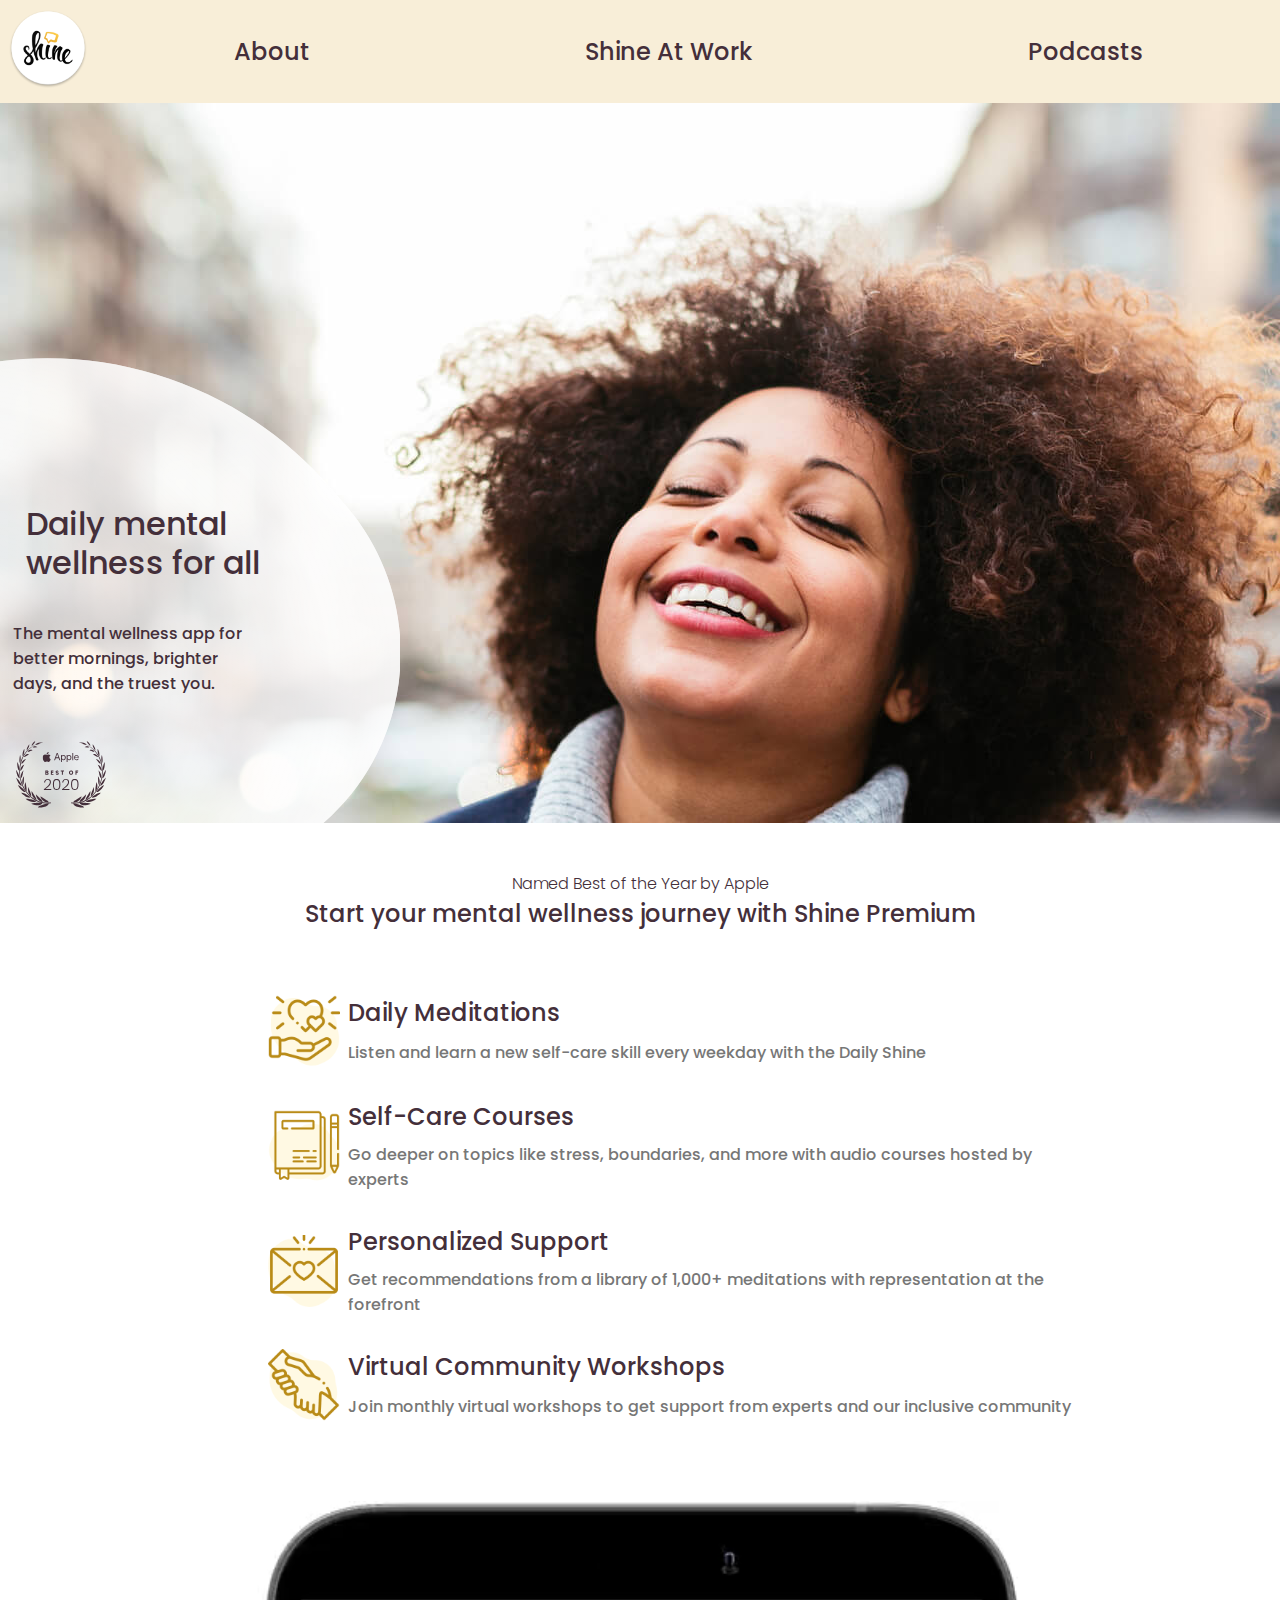
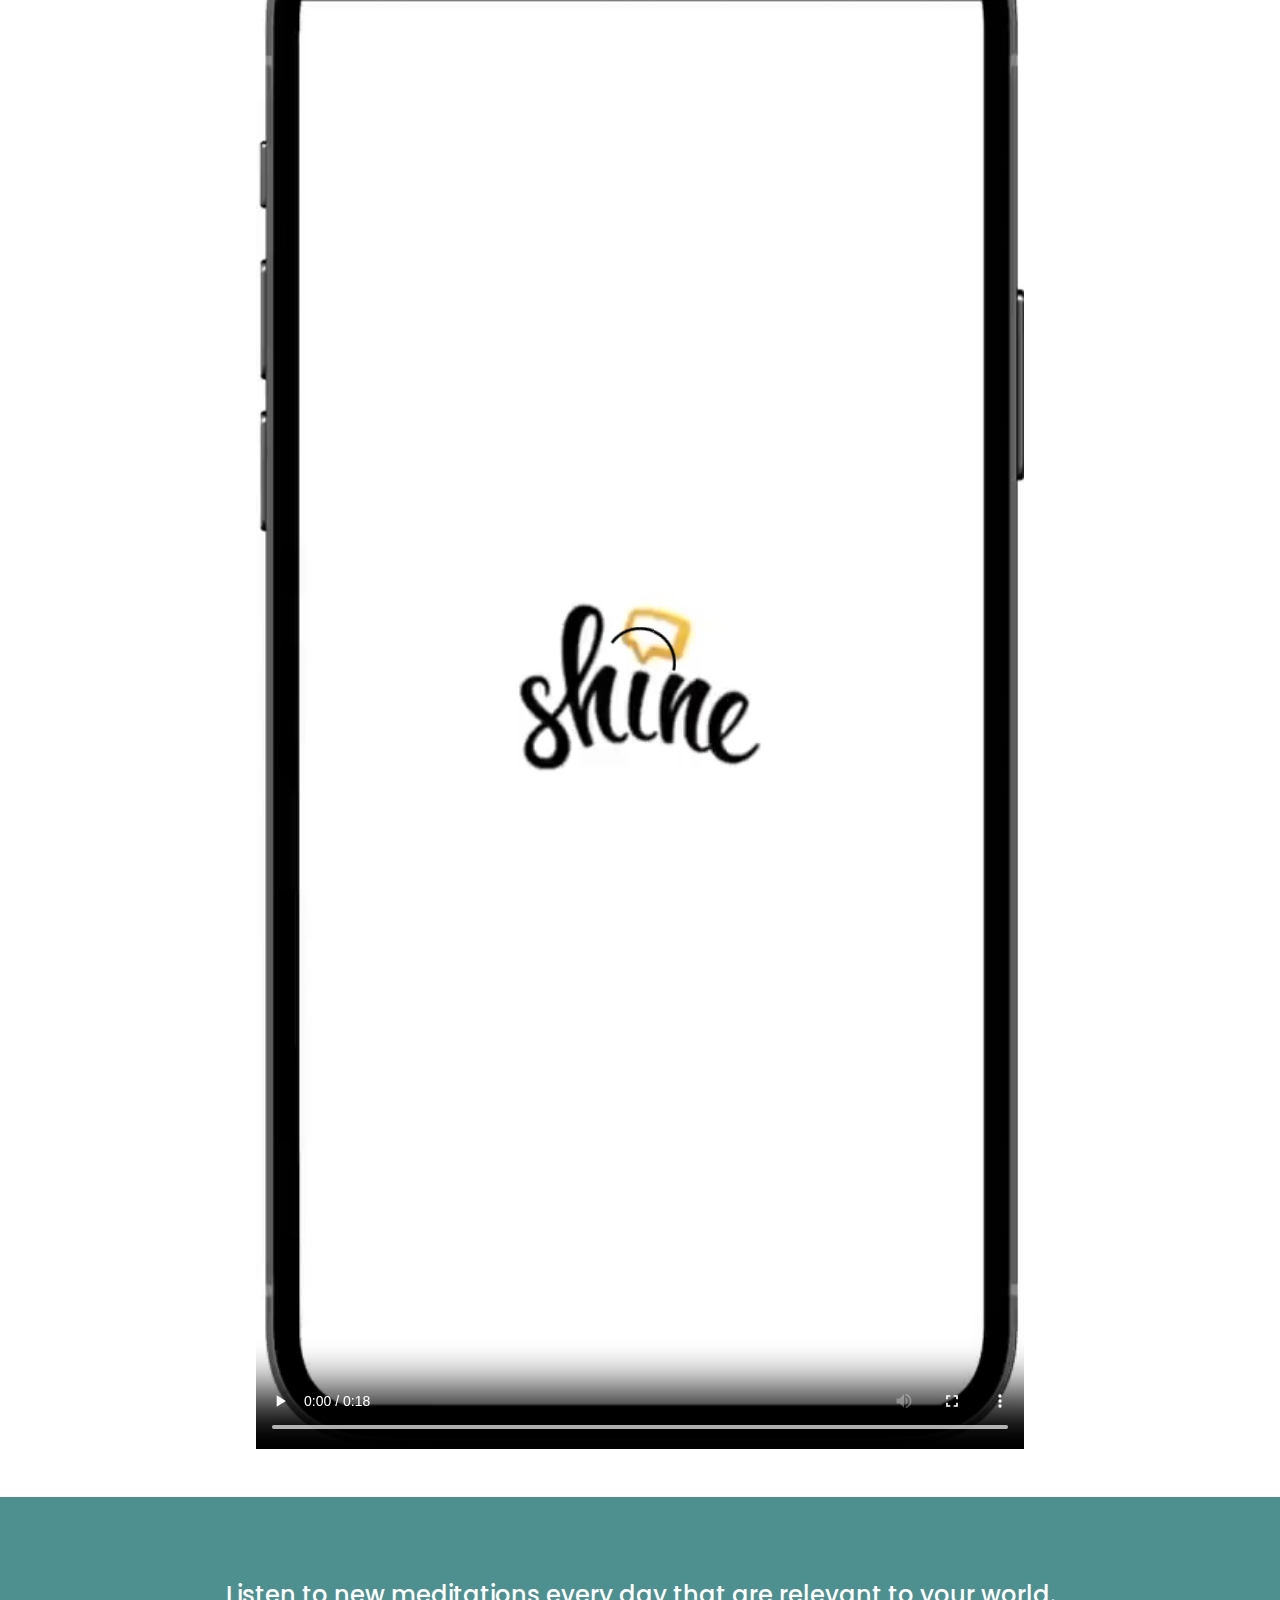
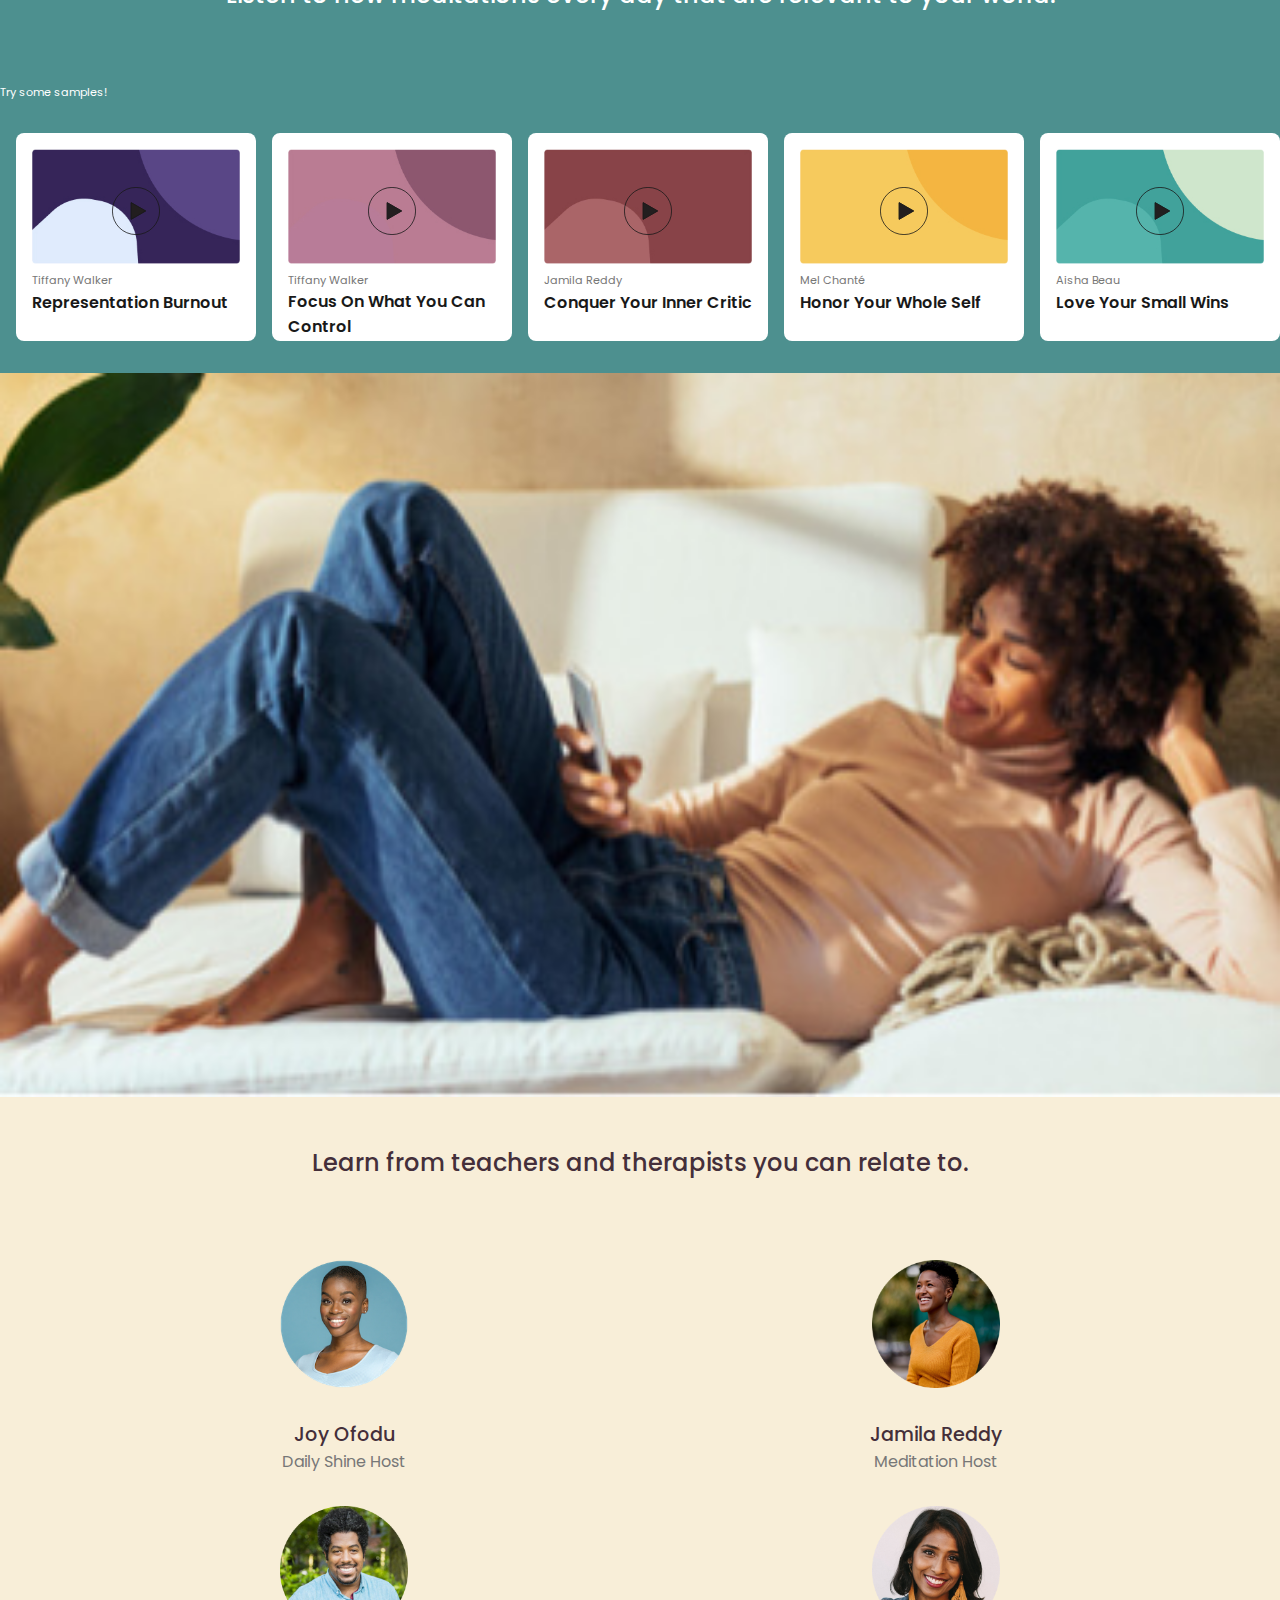
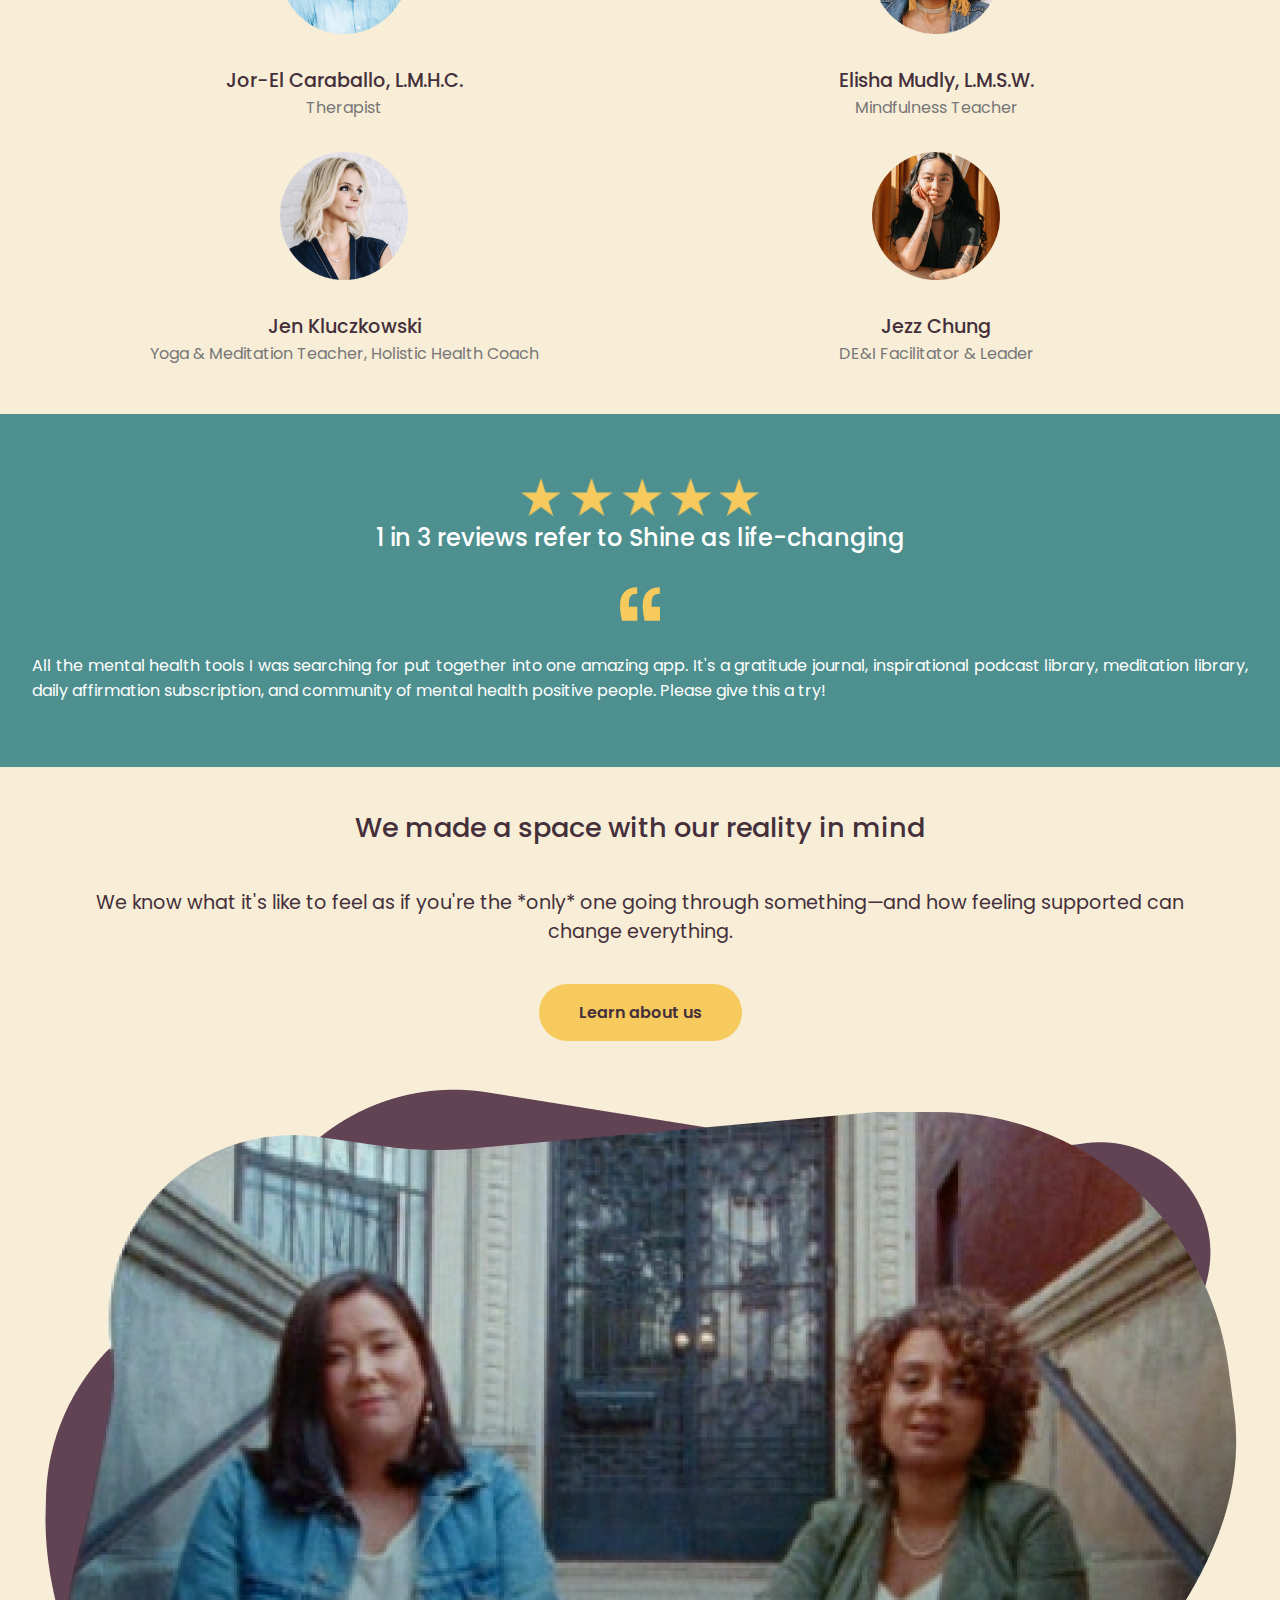
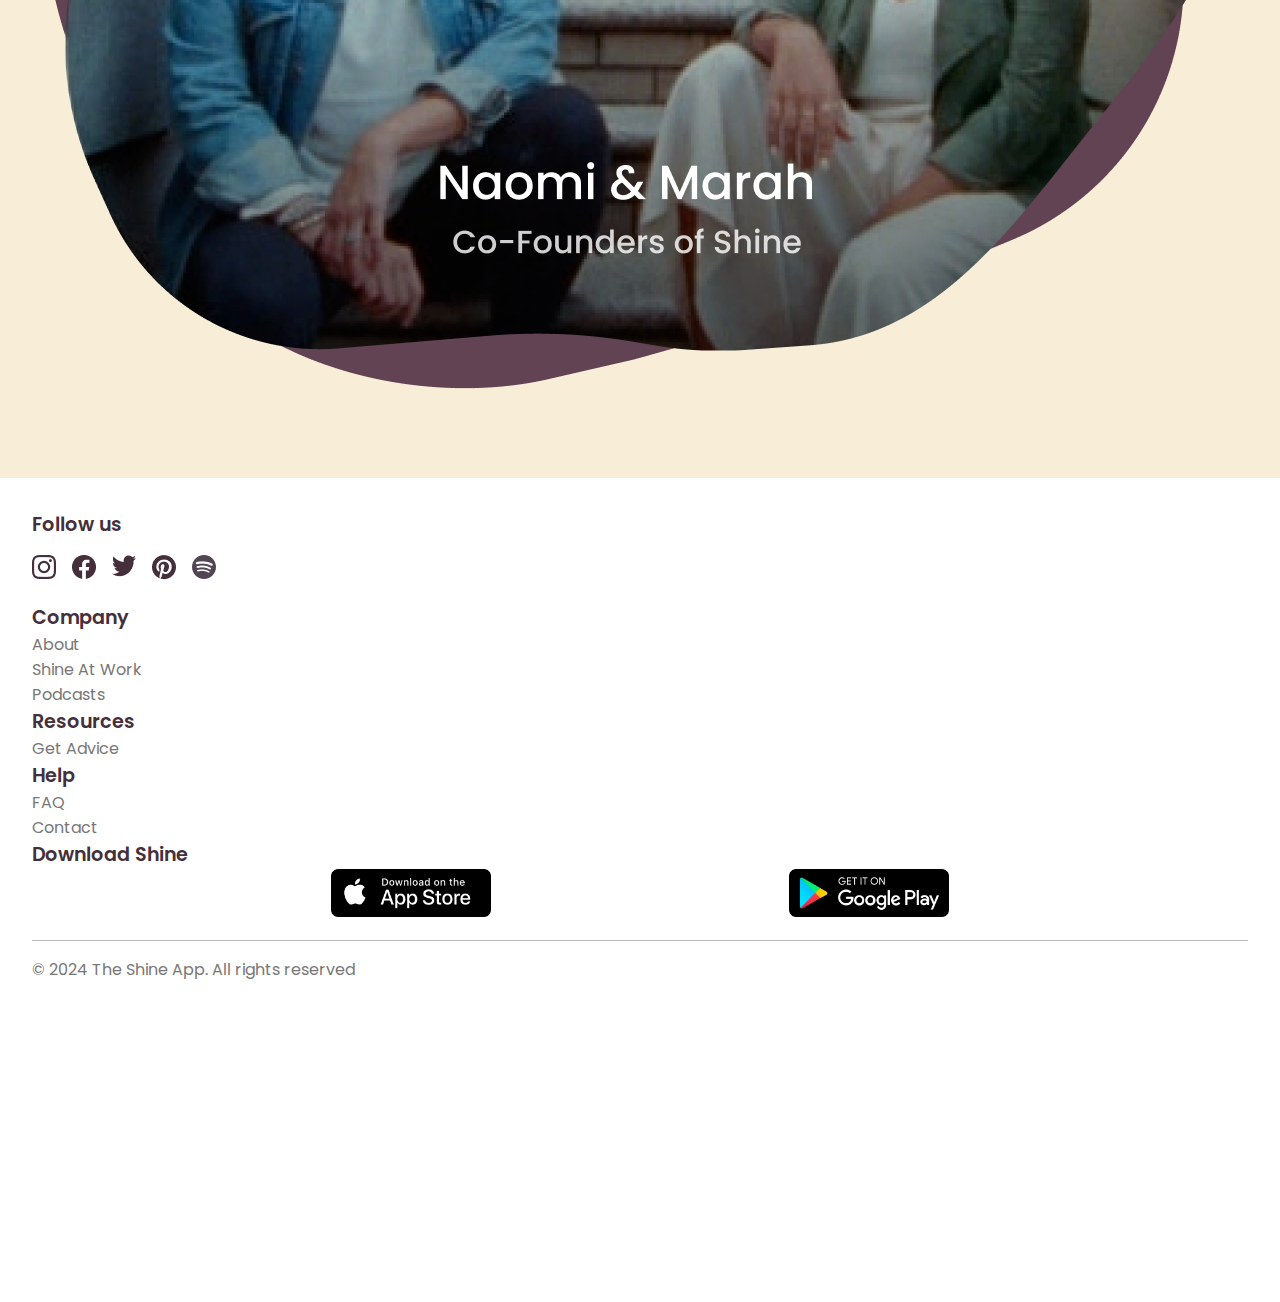
==== commit 17487379: "yoooooo" ====
--- a/index.html
+++ b/index.html
@@ -35,7 +35,7 @@
 		<h1>Daily mental wellness for all</h1>
 		<p>The mental wellness app for better mornings, brighter days, and the truest you.</p>
 		<img src="images/header/apple-best-of-2020.svg" alt="Reward emblem: Apple best of 2020">
-		<img src="images/circle2.svg" alt="">
+		<img src="images/header/circle2.svg" alt="">
 		</section>
 
 		<section> <!--Premium-->
@@ -74,38 +74,44 @@
 					<h3>Representation Burnout</h3>
 					<p>Tiffany Walker</p>
 					<img src="images/podcasts/purple.jpg">
-					<img src="images/premium/playbutton.svg" alt="">
+					<img src="images/podcasts/playbutton.svg" alt="">				
 				</li>
 				<li>
 					<h3>Focus On What You Can Control</h3>
 					<p>Tiffany Walker</p>
 					<img src="images/podcasts/pink.jpeg">
-					<img src="images/premium/playbutton.svg" alt="">				</li>
+					<img src="images/podcasts/playbutton.svg" alt="">				
+				</li>
 				<li>
 					<h3>Conquer Your Inner Critic</h3>
 					<p>Jamila Reddy</p>
 					<img src="images/podcasts/red.jpeg">
-					<img src="images/premium/playbutton.svg" alt="">				</li>
+					<img src="images/podcasts/playbutton.svg" alt="">				
+				</li>
 				<li>
 					<h3>Honor Your Whole Self</h3>
 					<p>Mel Chanté</p>
 					<img src="images/podcasts/yellow.jpeg">
-					<img src="images/premium/playbutton.svg" alt="">				</li>
+					<img src="images/podcasts/playbutton.svg" alt="">				
+				</li>
 				<li>
 					<h3>Love Your Small Wins</h3>
 					<p>Aisha Beau</p>
 					<img src="images/podcasts/green.jpg">
-					<img src="images/premium/playbutton.svg" alt="">				</li>
+					<img src="images/podcasts/playbutton.svg" alt="">				
+				</li>
 				<li>
 					<h3>Permission to Take Up Space</h3>
 					<p>Jor-El Caraballo</p>
 					<img src="images/podcasts/purple.jpg">
-					<img src="images/premium/playbutton.svg" alt="">				</li>
+					<img src="images/podcasts/playbutton.svg" alt="">				
+				</li>
 				<li>
 					<h3>Practice Acceptance</h3>
 					<p>Elisha Mudly</p>
 					<img src="images/podcasts/pink.jpeg">
-					<img src="images/premium/playbutton.svg" alt="">				</li>
+					<img src="images/podcasts/playbutton.svg" alt="">				
+				</li>
 			</ul>
 		</section>
 
@@ -148,9 +154,35 @@
 
 		<section><!--reviews-->
 			<h2>1 in 3 reviews refer to Shine as life-changing</h2>
-			<p>"All the mental health tools I was searching for put together into one amazing app. 
-				It's a gratitude journal, inspirational podcast library, meditation library, daily affirmation subscription, 
-				and community of mental health positive people. Please give this a try!</p>
+			<ul>
+				<p>
+					All the mental health tools I was searching for put together into one amazing app. 
+					It's a gratitude journal, inspirational podcast library, meditation library, daily affirmation subscription, 
+					and community of mental health positive people. Please give this a try!
+				</p>
+				<p>
+					I have purchased reflection journals and listened to other apps but this one is different.
+					This app is perfect because in their voices is my voice, my experiences. Every episode so far 
+					has resonated deeply with me as a Latina who often suffers from imposter syndrome.
+				</p>
+				<p>
+					This is so worth it! So inclusive and specific!! The amount of support and help is amazing.
+					Great community. I can't afford therapy and this has helped me more than any therapist. 
+					I loved it so much I bought my twin sister and bestie a membership.
+				</p>
+				<p>
+					If you have stress or anxiety, a lack of confidence or self esteem, or just want to relax your mind,
+					this app is for you. Their SHINE method for Anxiety is amazing, and doing the Daily Shine every morning 
+					makes my days start off so much better. Paying for all the meditations is well worth it.
+				</p>
+				<p>
+					I was never really taught anything about self-care or self-healing nor healthy coping skills. 
+					This app has really helped open that door for me. I'm a single mother of 5 so life can really be challenging at times, 
+					Shine helps ground me and remind me I'm in control.
+				</p>
+			</ul>
+			<img src="images/reviews/stars.png" alt="five stars">
+			<img src="images/reviews/quote.svg" alt="">
 		</section>
 
 		<section><!--co-founders-->
@@ -178,7 +210,7 @@
 				<a href="#"><img src="images/footer/pinterest.jpeg" alt="Pinterest icon"></a>
 			</li>
 			<li>
-				<a href="#"><img src="images/footer/instagram.jpeg" alt="Spotify icon"></a>
+				<a href="#"><img src="images/footer/spotify.jpeg" alt="Spotify icon"></a>
 			</li>
 		</ul>
 
@@ -209,7 +241,7 @@
 				<a href="#"><img src="images/footer/google-play-badge.png" alt="Click to go to the Google Play Store"></a>
 			</li>
 		</ul>
-
+		<span></span>
 		<p>© 2024 The Shine App. All rights reserved</p>
 	</footer>
 
--- a/styles/style.css
+++ b/styles/style.css
@@ -9,25 +9,17 @@
 /* CUSTOM PROPERTIES */
 /*********************/
 :root {
-	/* startje */
 	--color-brown:rgb(68, 47, 58);
 	--color-p: rgb(119, 119, 119);
 	--color-white:rgb(255, 255, 255);
 	--color-yellow: rgb(248, 238, 216);
-	--color-blue: rgb(52, 115, 113);
+	--color-blue: rgb(77, 144, 143);;
 	--color-black: rgb(25, 25, 25);
-}
-
-
-
-
-
-
-/****************/
-/* JOUW STYLING */
-/****************/
-
-/* jouw code */
+	--color-orange: rgb(247, 202, 93);
+	--color-dark-orange: rgb(228, 164, 44);
+}
+
+
 
 
 
@@ -76,7 +68,7 @@
 }
 
 h1 {
-	font-size: 1.7em;
+	font-size: 2em;
 	font-weight: 700;
 	line-height: 120%;
 	max-width: 10em;
@@ -91,6 +83,7 @@
 
 h3 {
 	color: var(--color-brown);
+	font-size: 1.5em;
 }
 
 p {
@@ -99,11 +92,11 @@
 	color: var(--color-p);
 }
 
-ul {
+li {
 	list-style-type: none;
 }
 
-li a {
+a {
 	text-decoration: none;
 }
 
@@ -225,6 +218,73 @@
 
 
 
+/* footer */
+footer {
+	padding: 2em;
+	padding-bottom: 20em;
+}
+
+footer h2 {
+	text-align: start;
+	font-size: 1.2em;
+	font-weight: 800;
+}
+
+footer h3 {
+	font-size: 1.2em;
+	font-weight: 800;
+}
+
+footer ul:first-of-type { /*follow*/
+	display: flex;
+}
+
+footer ul:first-of-type li img{
+	margin: 1em;
+	width: 1.5em;
+}
+
+footer ul:first-of-type li img:first-of-type {
+	margin-left: 0;
+}
+
+footer ol a {
+	color: var(--color-p);
+}
+
+footer ol a:hover {
+	color: var(--color-brown);
+	text-decoration: underline;
+}
+
+footer ul:last-of-type { /*download*/
+	display: flex;
+	justify-content: space-evenly;
+}
+
+footer ul:last-of-type img {
+	width: 10em;
+}
+
+footer span {
+	display: block;
+	margin: 1em 0;
+	width: 100%;
+	height: .1em;
+	background-color: var(--color-p);
+	opacity: 0.5;
+}
+
+footer p {
+	font-weight: 400;
+}
+
+
+
+
+
+
+
 
 
 @media (min-width: 44em) {
--- a/styles/eerste-pagina.css
+++ b/styles/eerste-pagina.css
@@ -30,10 +30,7 @@
 section:first-of-type img:nth-of-type(2) { /*svg*/
 	position: absolute;
 	margin: 0;
-	width: 20em;
-	height: 50em;
-	left: 0;
-	translate: 0 22%;
+	width: 25em;
 	z-index: 0;
 }
 
@@ -115,10 +112,10 @@
 
 section:nth-of-type(3) ul {
     display: flex;
-    overflow-x: auto;
+    overflow-x: scroll;
     
-    height: 13em;
-    margin: 2em 0 0 0;
+    height: 15em;
+    padding: 2em 0 0 0;
 }
 
 section:nth-of-type(3) li {
@@ -132,9 +129,14 @@
     background-color: var(--color-white);
     border-radius: .5em;
     width: 50em;
-}
-
-section:nth-of-type(3) li:last-of-type /* laatste podcast*/{
+    transition: .5s;
+}
+
+section:nth-of-type(3) li:hover {
+    translate: 0 -10%;
+}
+
+section:nth-of-type(3) li:last-of-type{  /* laatste podcast*/
     margin: 0 1em;
 }
 
@@ -163,6 +165,11 @@
     place-self: center;
 }
 
+section:nth-of-type(3) li img:nth-of-type(3) {
+    display: none;
+}
+
+
 
 
 
@@ -171,6 +178,7 @@
 section:nth-of-type(4) {
     display: grid;
     background-color: var(--color-yellow);
+    padding-bottom: 3em;
 }
 
 section:nth-of-type(4) > img /*liggende vrouw*/ {
@@ -185,18 +193,111 @@
 section:nth-of-type(4) ol {
     display: grid;
     grid-template-columns: 1fr 1fr;
-
     list-style: none;
-}
-
-
-
-
-
-
-@media (min-width: 44em) {
-    /* bovenste deel */
-    section:first-of-type { 
-        transform: none;
-    }
+    margin: 0 3em;
+}
+
+section:nth-of-type(4) li {
+    display: grid;
+    justify-items: center;
+}
+
+section:nth-of-type(4) li h3 {
+    order: 1;
+    font-size: 1em;
+    font-weight: 400;
+    text-align: center;
+    color: var(--color-p);
+}
+
+section:nth-of-type(4) li p {
+    font-size: 1.2em;
+    text-align: center;
+    color: var(--color-brown);
+}
+
+section:nth-of-type(4) li img {
+    order: -2;
+    width: 8em;
+    margin: 2em;
+}
+
+
+/* reviews */
+section:nth-of-type(5) {
+    display: grid;
+    background-color: var(--color-blue);
+    justify-items: center;
+    padding: 4em 2em;
+}
+
+section:nth-of-type(5) h2 {
+    color: var(--color-white);
+    order: -1;
+}
+
+section:nth-of-type(5) p {
+    display:none; 
+    font-weight: 400;
+    color: var(--color-white);
+    text-align: justify;
+}
+
+section:nth-of-type(5) p:first-of-type {
+    display: block;
+}
+
+section:nth-of-type(5) img:first-of-type {
+    order: -2;
+    width: 15em;
+}
+
+section:nth-of-type(5) img:nth-of-type(2) {
+    order: -1;
+    width: 2.5em;
+    margin: 2em;
+}
+
+
+
+
+/* co-founders */
+section:nth-of-type(6) {
+    display: grid;
+    justify-items: center;
+    padding: 2.5em;
+    background-color: var(--color-yellow);
+}
+
+section:nth-of-type(6) h2 {
+    font-size: 1.7em;
+}
+
+section:nth-of-type(6) p {
+    margin: 2em;
+    font-size: 1.2em;
+    font-weight: 400;
+    text-align: center;
+    color: var(--color-brown);
+}
+
+section:nth-of-type(6) img {
+    margin: 3em;
+}
+
+section:nth-of-type(6) a {
+    display: inline-block;
+    justify-content: center;
+
+    padding: 1em 2.5em;
+    font-weight: 800;
+    border-radius: 3em;
+    background-color: var(--color-orange);
+    color: var(--color-brown);
+
+    transition: .5s;
+}
+
+section:nth-of-type(6) a:hover {
+    background-color: var(--color-dark-orange);
 }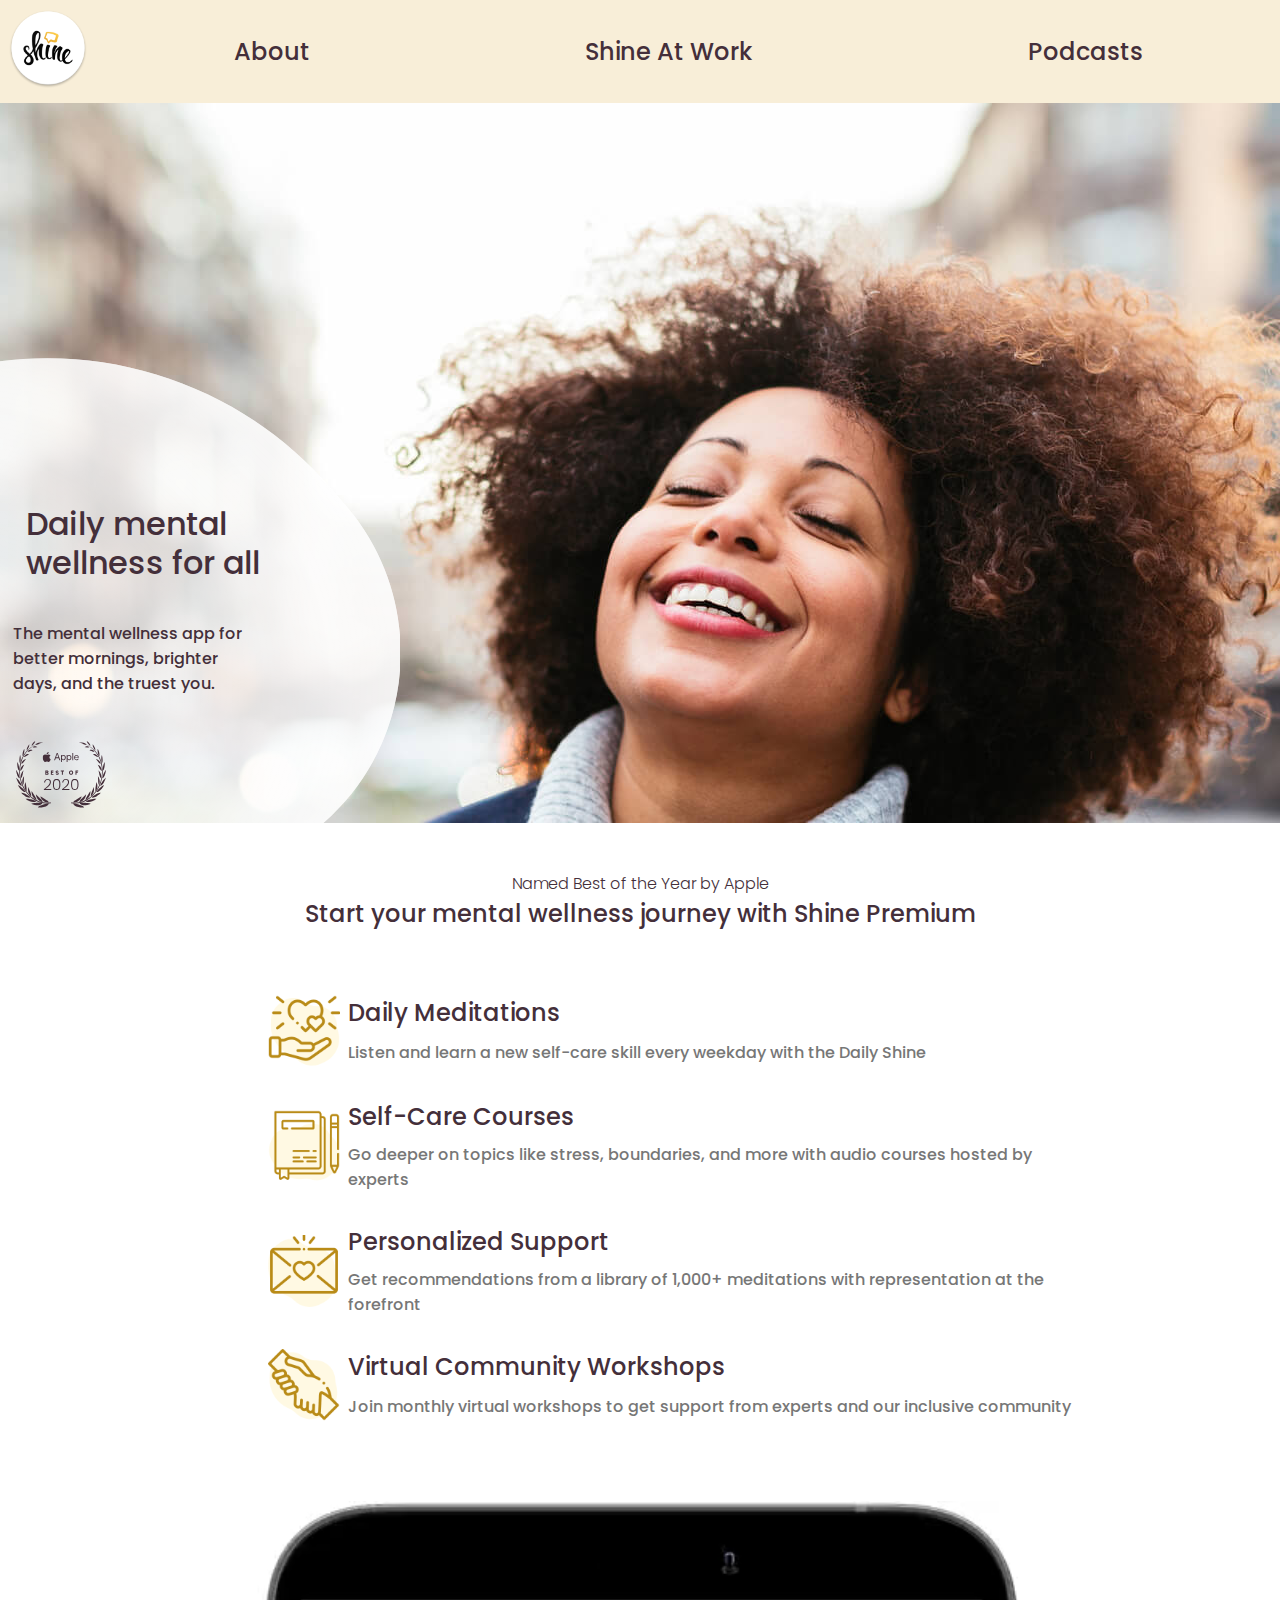
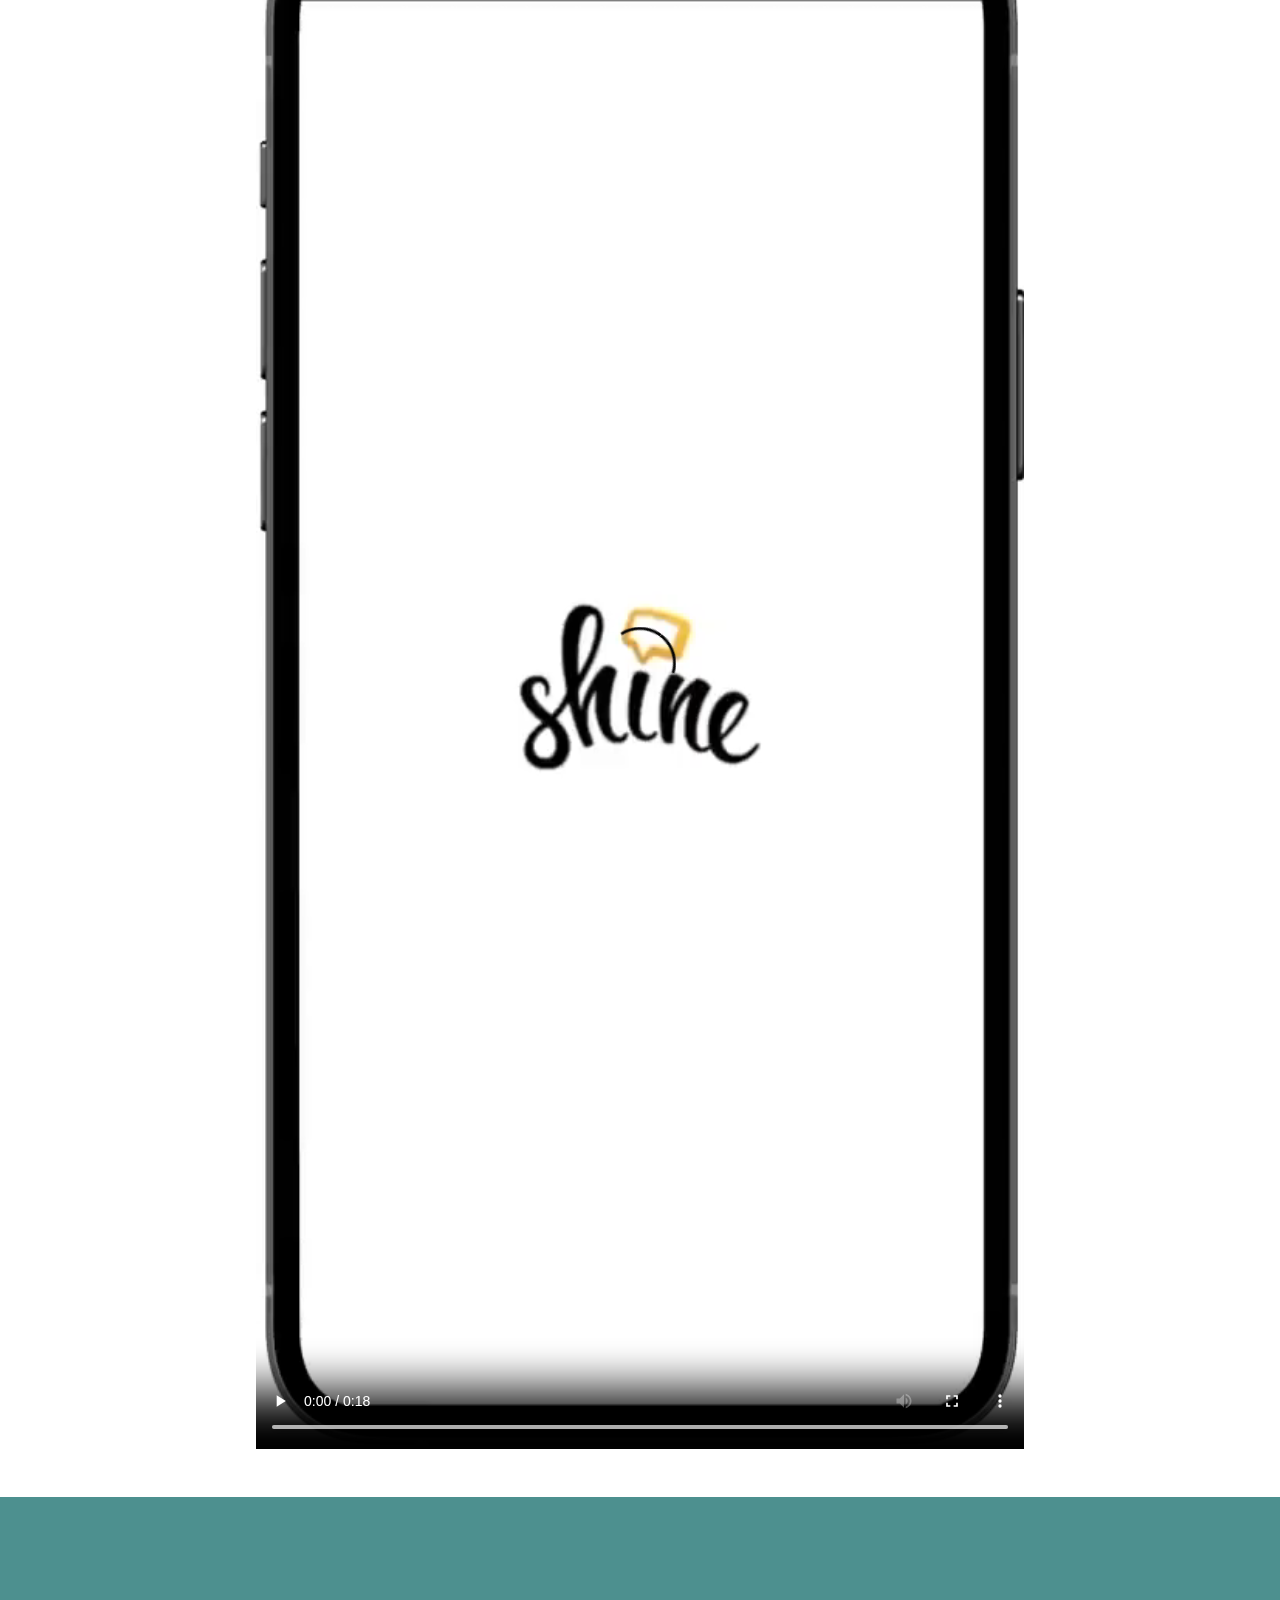
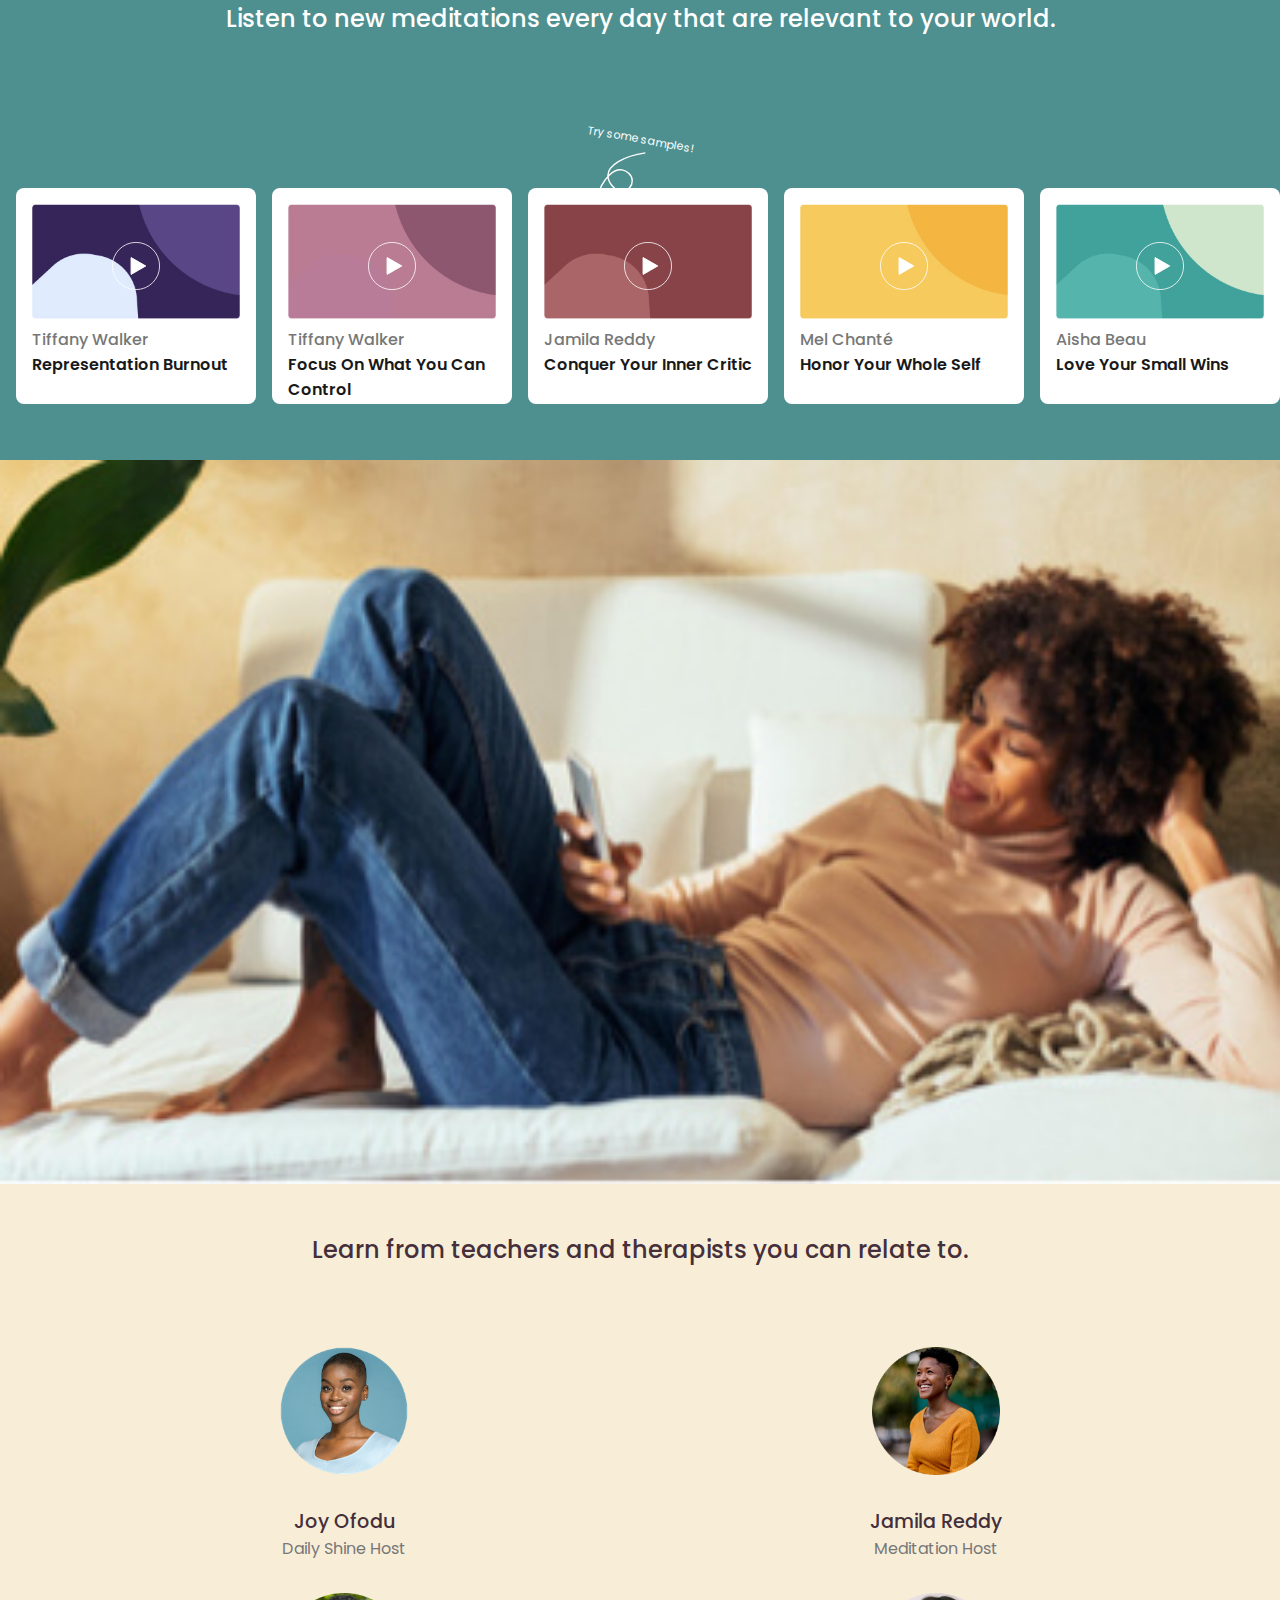
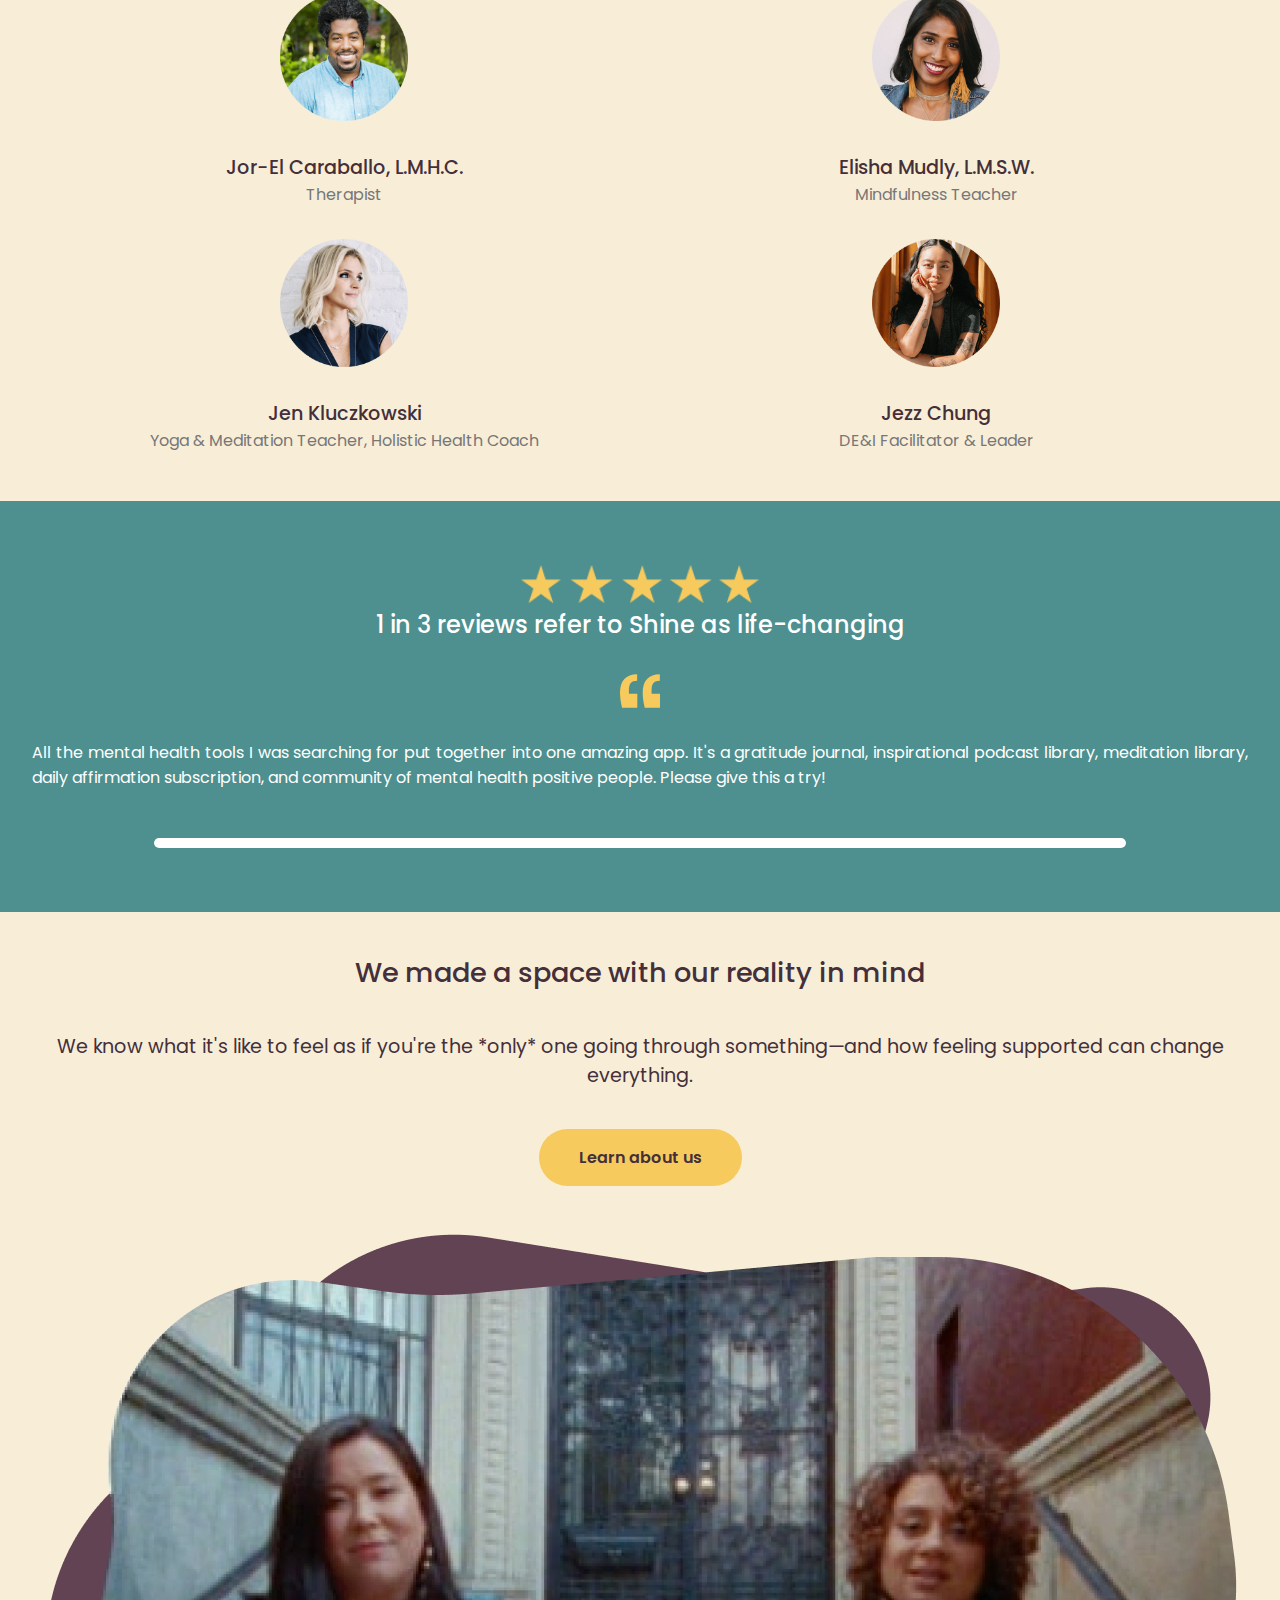
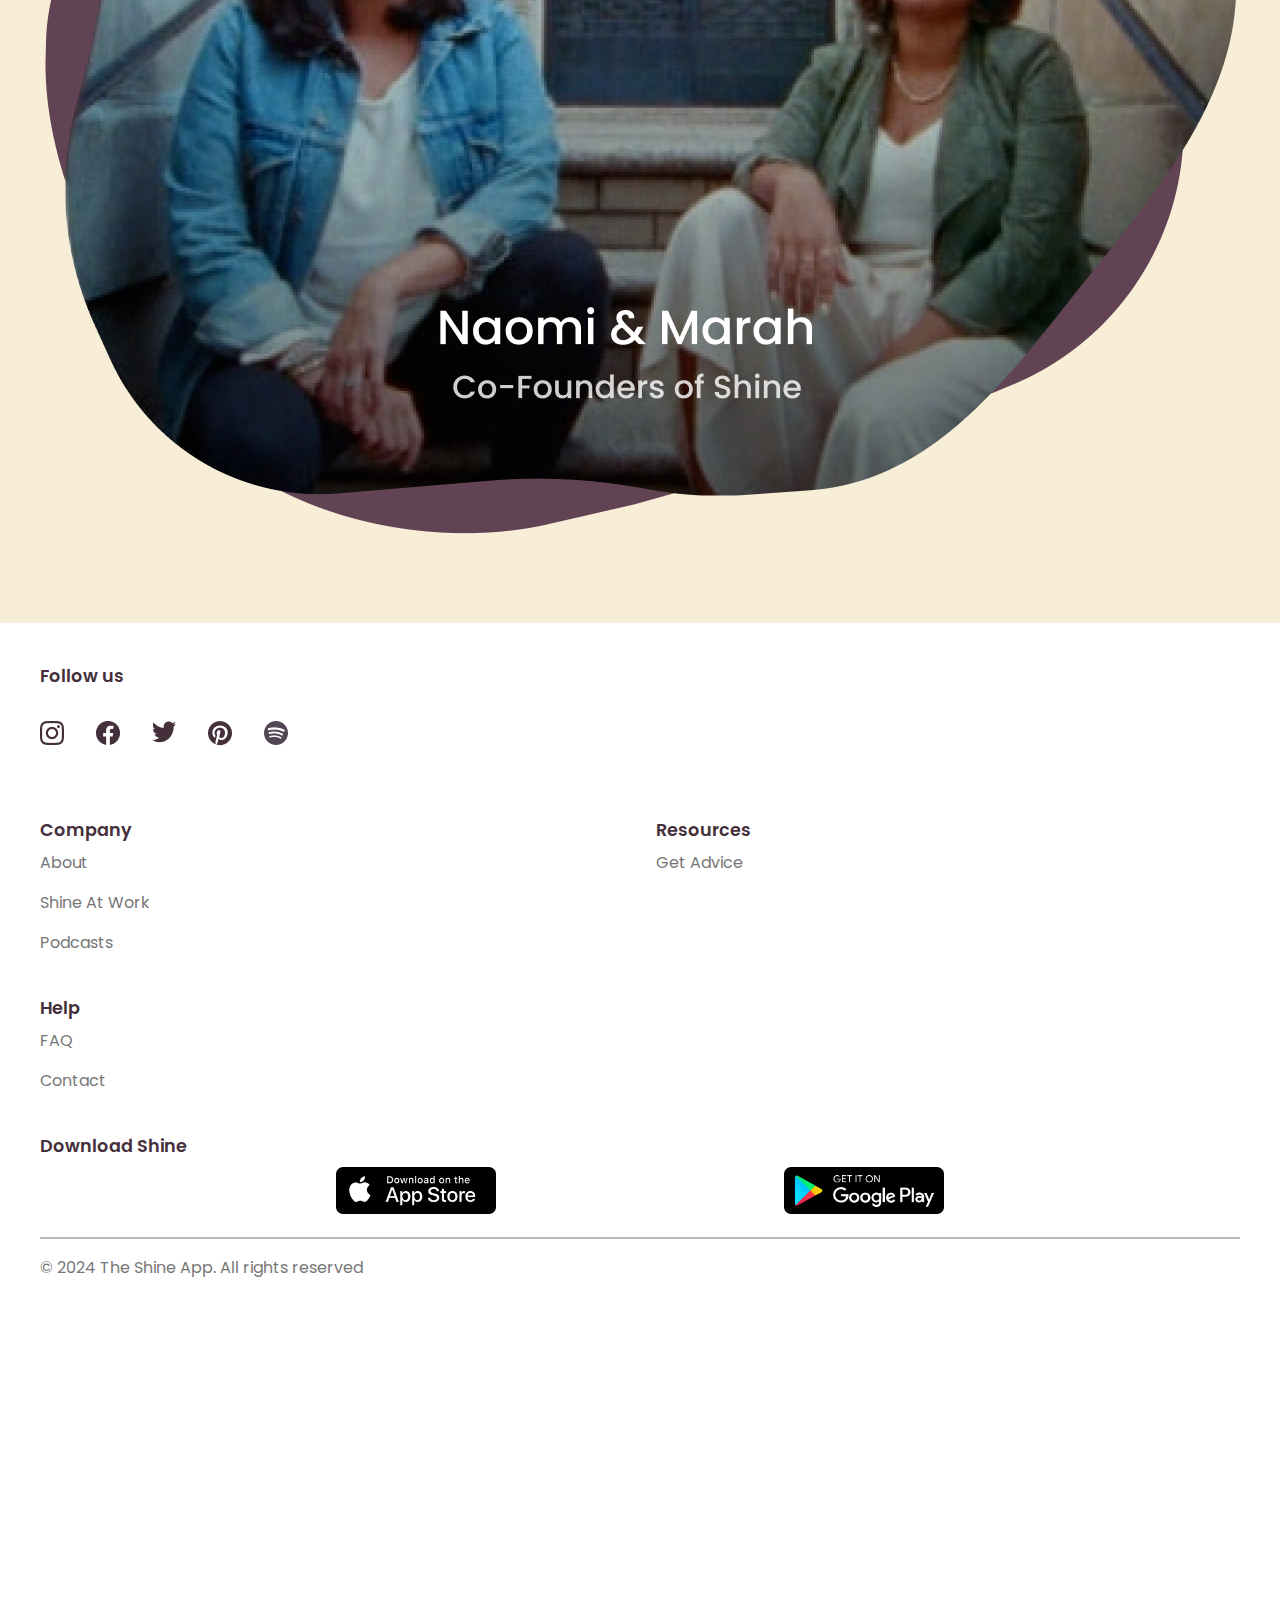
==== commit d7040285: "readme geupdate" ====
--- a/index.html
+++ b/index.html
@@ -68,7 +68,10 @@
 
 		<section><!--Podcasts-->
 			<h2>Listen to new meditations every day that are relevant to your world.</h2>
-			<p>Try some samples!</p>
+			<div>
+				<p>Try some samples!</p>
+				<img src="images/podcasts/pijltje.svg" alt="">
+			</div>
 			<ul>
 				<li>
 					<h3>Representation Burnout</h3>
@@ -183,6 +186,9 @@
 			</ul>
 			<img src="images/reviews/stars.png" alt="five stars">
 			<img src="images/reviews/quote.svg" alt="">
+			<div>
+				<span></span>
+			</div>
 		</section>
 
 		<section><!--co-founders-->
@@ -214,23 +220,25 @@
 			</li>
 		</ul>
 
-		<h3>Company</h3>
-		<ol>
-			<li><a href="#">About</a></li>
-			<li><a href="#">Shine At Work</a></li>
-			<li><a href="#">Podcasts</a></li>
-		</ol>
-
-		<h3>Resources</h3>
-		<ol>
-			<li><a href="#">Get Advice</a></li>
-		</ol>
-		
-		<h3>Help</h3>
-		<ol>
-			<li><a href="#">FAQ</a>
-			<li><a href="#">Contact</a></li>
-		</ol>
+		<section>
+			<ol>
+				<h3>Company</h3>
+				<li><a href="#">About</a></li>
+				<li><a href="#">Shine At Work</a></li>
+				<li><a href="#">Podcasts</a></li>
+			</ol>
+
+			<ol>
+				<h3>Resources</h3>
+				<li><a href="#">Get Advice</a></li>
+			</ol>
+			
+			<ol>
+				<h3>Help</h3>
+				<li><a href="#">FAQ</a>
+				<li><a href="#">Contact</a></li>
+			</ol>
+		</section>
 
 		<h3>Download Shine</h3>
 		<ul>
--- a/styles/style.css
+++ b/styles/style.css
@@ -13,7 +13,8 @@
 	--color-p: rgb(119, 119, 119);
 	--color-white:rgb(255, 255, 255);
 	--color-yellow: rgb(248, 238, 216);
-	--color-blue: rgb(77, 144, 143);;
+	--color-blue: rgb(77, 144, 143);
+	--color-dark-blue: rgb(48, 122, 122);
 	--color-black: rgb(25, 25, 25);
 	--color-orange: rgb(247, 202, 93);
 	--color-dark-orange: rgb(228, 164, 44);
@@ -63,6 +64,11 @@
 	font-family: Poppins, sans-serif;
 }
 
+*:focus-visible {
+	outline: none;
+	border: solid .1em var(--color-brown);
+}
+
 img {
 	max-width: 100%;
 }
@@ -98,6 +104,10 @@
 
 a {
 	text-decoration: none;
+}
+
+a:focus-visible{
+	text-decoration: underlines;
 }
 
 
@@ -199,6 +209,9 @@
 
 header.toonMenu button {
 	position: fixed;
+	margin: 11.25px 0;
+	/* pixels expres gebruikt, de knop bleef niet
+	 op dezelfde plek zitten als er werd geklikt */
 }
 
 header.toonMenu button span:nth-child(1){
@@ -220,18 +233,18 @@
 
 /* footer */
 footer {
-	padding: 2em;
+	padding: 2.5em;
 	padding-bottom: 20em;
 }
 
 footer h2 {
 	text-align: start;
-	font-size: 1.2em;
+	font-size: 1.1em;
 	font-weight: 800;
 }
 
 footer h3 {
-	font-size: 1.2em;
+	font-size: 1.1em;
 	font-weight: 800;
 }
 
@@ -240,7 +253,7 @@
 }
 
 footer ul:first-of-type li img{
-	margin: 1em;
+	margin: 2em;
 	width: 1.5em;
 }
 
@@ -248,6 +261,18 @@
 	margin-left: 0;
 }
 
+
+footer section { /*ol*/
+	display: grid;
+	grid-template-columns: 1fr 1fr;
+	gap: 2em;
+	margin: 2em 0;
+}
+
+footer ol li {
+	line-height: 2.5em;
+}
+
 footer ol a {
 	color: var(--color-p);
 }
@@ -257,7 +282,9 @@
 	text-decoration: underline;
 }
 
+
 footer ul:last-of-type { /*download*/
+	margin: .5em;
 	display: flex;
 	justify-content: space-evenly;
 }
--- a/styles/eerste-pagina.css
+++ b/styles/eerste-pagina.css
@@ -1,5 +1,5 @@
 /* begin */
-section:first-of-type { 
+main section:first-of-type { 
 	position: relative;
 
 	display: flex;
@@ -12,22 +12,22 @@
 	height: 45em;
 }
 
-section:first-of-type p {
+main section:first-of-type p {
 	color: var(--color-brown);
 	max-width: 15em;
 }
 
-section:first-of-type img:nth-of-type(1) { /*apple reward*/
+main section:first-of-type img:nth-of-type(1) { /*apple reward*/
 	margin-top: 2em;
 	max-width: 6em;
 }
 
-section:first-of-type > * {
+main section:first-of-type > * {
 	margin: .8em;
 	z-index: 1;
 }
 
-section:first-of-type img:nth-of-type(2) { /*svg*/
+main section:first-of-type img:nth-of-type(2) { /*svg*/
 	position: absolute;
 	margin: 0;
 	width: 25em;
@@ -94,27 +94,41 @@
 
 /* podcasts */
 section:nth-of-type(3) {
+    position: relative;
+    display: grid;
     background-color: var(--color-blue);
-    padding: 2em 0;
+    padding: 3.5em 0;
 }
 
 section:nth-of-type(3) h2 {
     margin: 2em;
-    margin-bottom: 3em;
+    margin-bottom: 5em;
     color: var(--color-white);
 }
 
-section:nth-of-type(3) p {
+section:nth-of-type(3) div{
+    position: absolute;
+    animation: gekke-bounce 2s infinite;
+    place-self: center;
+}
+
+section:nth-of-type(3) div p {
     color: var(--color-white);
     font-size: .7em;
     font-weight: 400;
-}
+    rotate: 10deg;
+}
+
+section:nth-of-type(3) div img {
+    width: 4em;
+}
+
 
 section:nth-of-type(3) ul {
     display: flex;
     overflow-x: scroll;
     
-    height: 15em;
+    height: 15.5em;
     padding: 2em 0 0 0;
 }
 
@@ -153,7 +167,6 @@
 }
 
 section:nth-of-type(3) li img:first-of-type {
-    place-self: center;
     margin-bottom: .5em;
     order:-2
 }
@@ -165,8 +178,17 @@
     place-self: center;
 }
 
-section:nth-of-type(3) li img:nth-of-type(3) {
-    display: none;
+section:nth-of-type(3) li img:nth-of-type(2):hover {
+    content: url('../images/podcasts/playbutton-hover.svg');
+}
+
+@keyframes gekke-bounce {
+    0% {translate: 0 -2em;}
+    10% {translate: 0 -3em;}
+    20% {translate: 0 -2em;}
+    30% {translate: 0 -2.5em;}
+    40% {translate: 0 -2em;}
+    100% {translate: 0 -2em;}
 }
 
 
@@ -223,6 +245,11 @@
 }
 
 
+
+
+
+
+
 /* reviews */
 section:nth-of-type(5) {
     display: grid;
@@ -259,6 +286,35 @@
 }
 
 
+section:nth-of-type(5) div{
+    width: 80%;
+    height: .6em;
+    margin-top: 3em;
+    border-radius: 1em;
+    background-color: var(--color-dark-blue);
+}
+
+
+section:nth-of-type(5) div span {
+    display: block;
+    background-color: var(--color-white);
+
+    border-radius: 1em;
+    height: .6em;
+    left: 0;
+    transform-origin: left; 
+    animation: tijdbalkje 5s infinite linear;
+}
+
+@keyframes tijdbalkje {
+    0% {width: 0%;}
+    100% {width: 100%;}
+}
+
+
+
+
+
 
 
 /* co-founders */
@@ -274,7 +330,7 @@
 }
 
 section:nth-of-type(6) p {
-    margin: 2em;
+    margin: 2em 0;
     font-size: 1.2em;
     font-weight: 400;
     text-align: center;
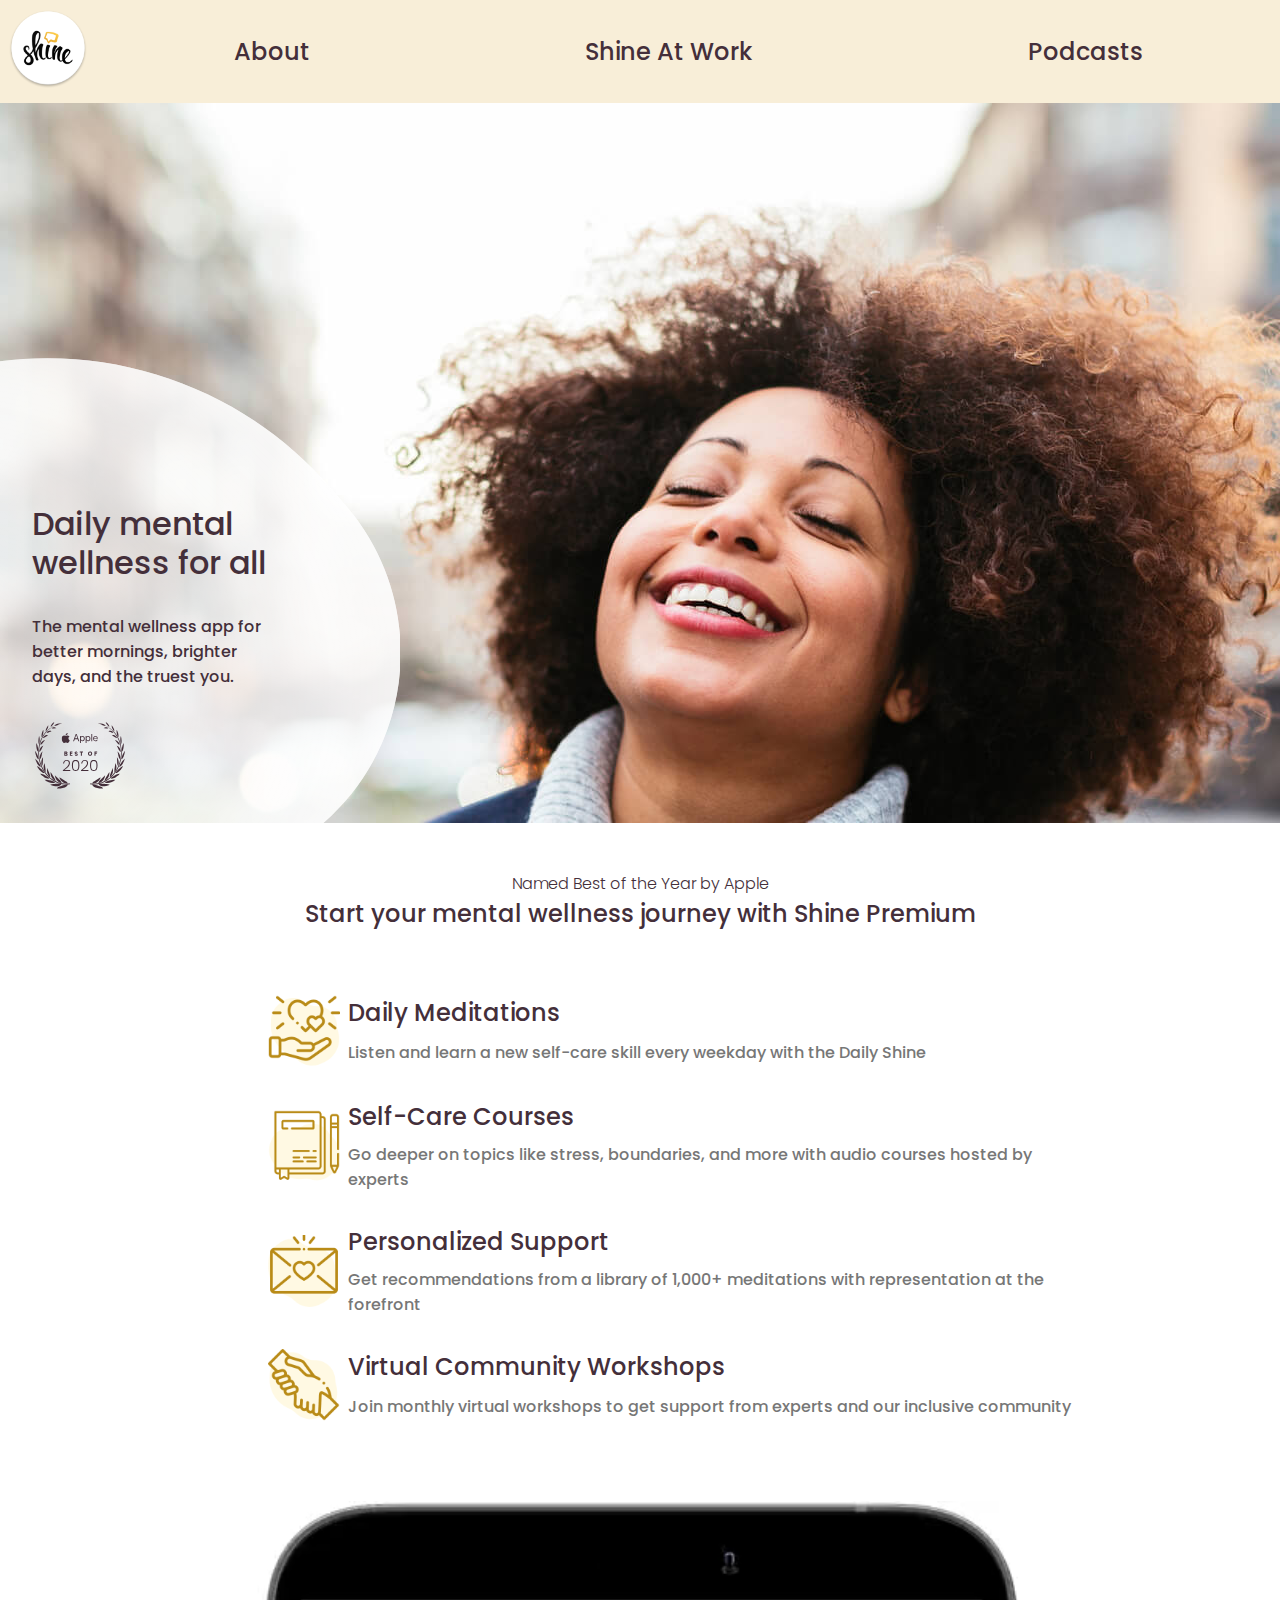
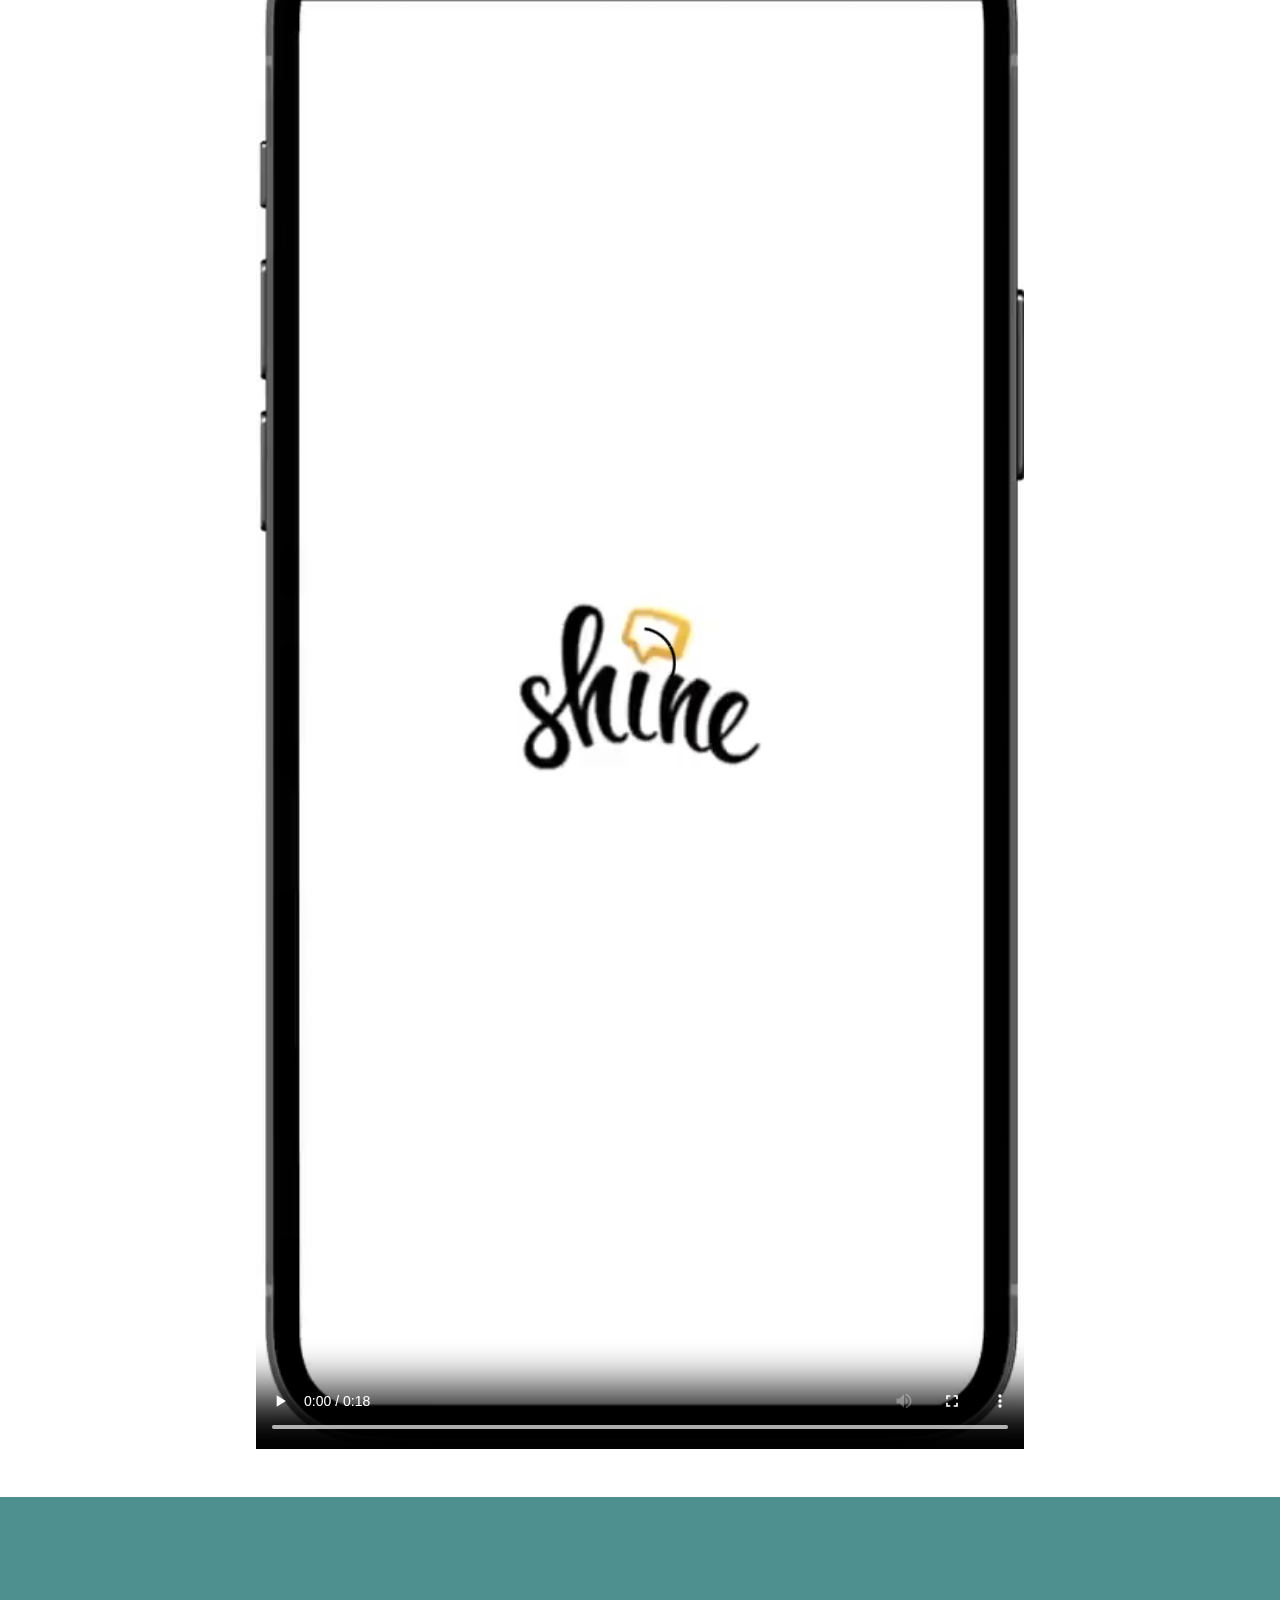
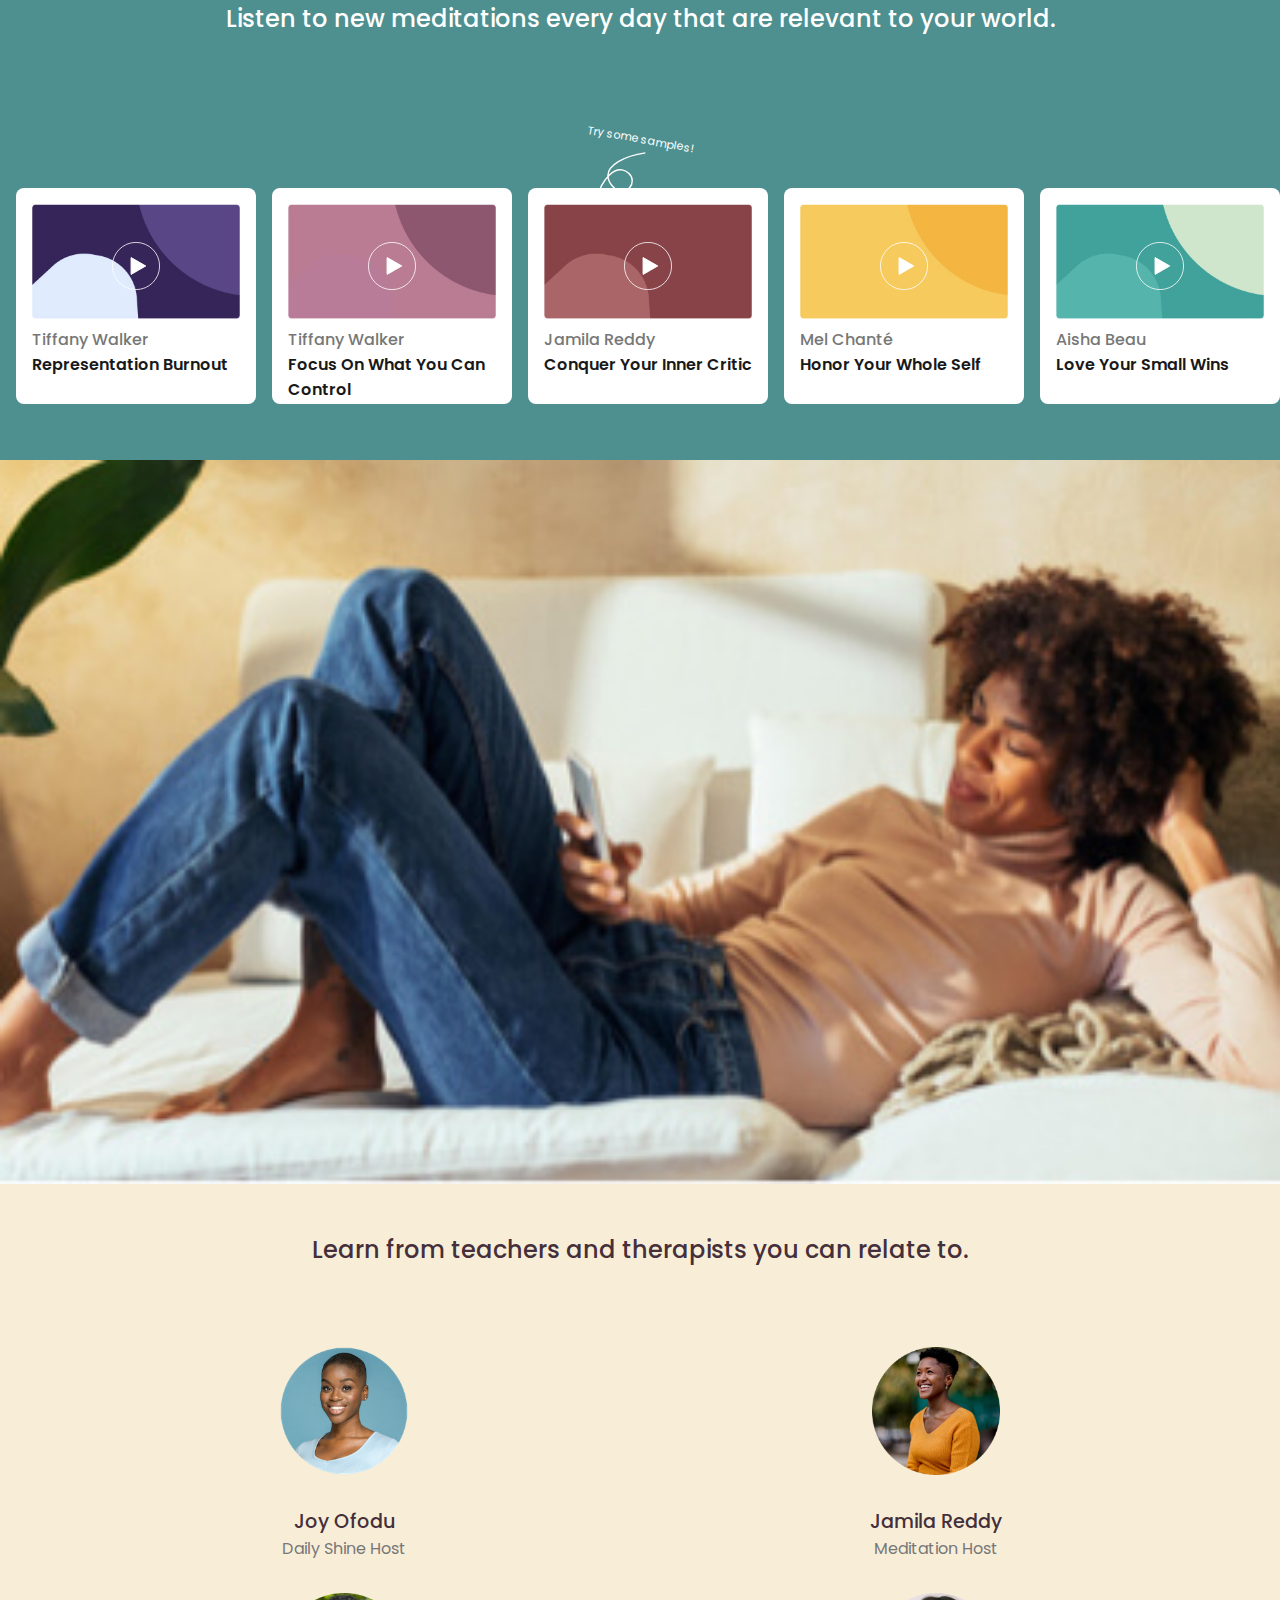
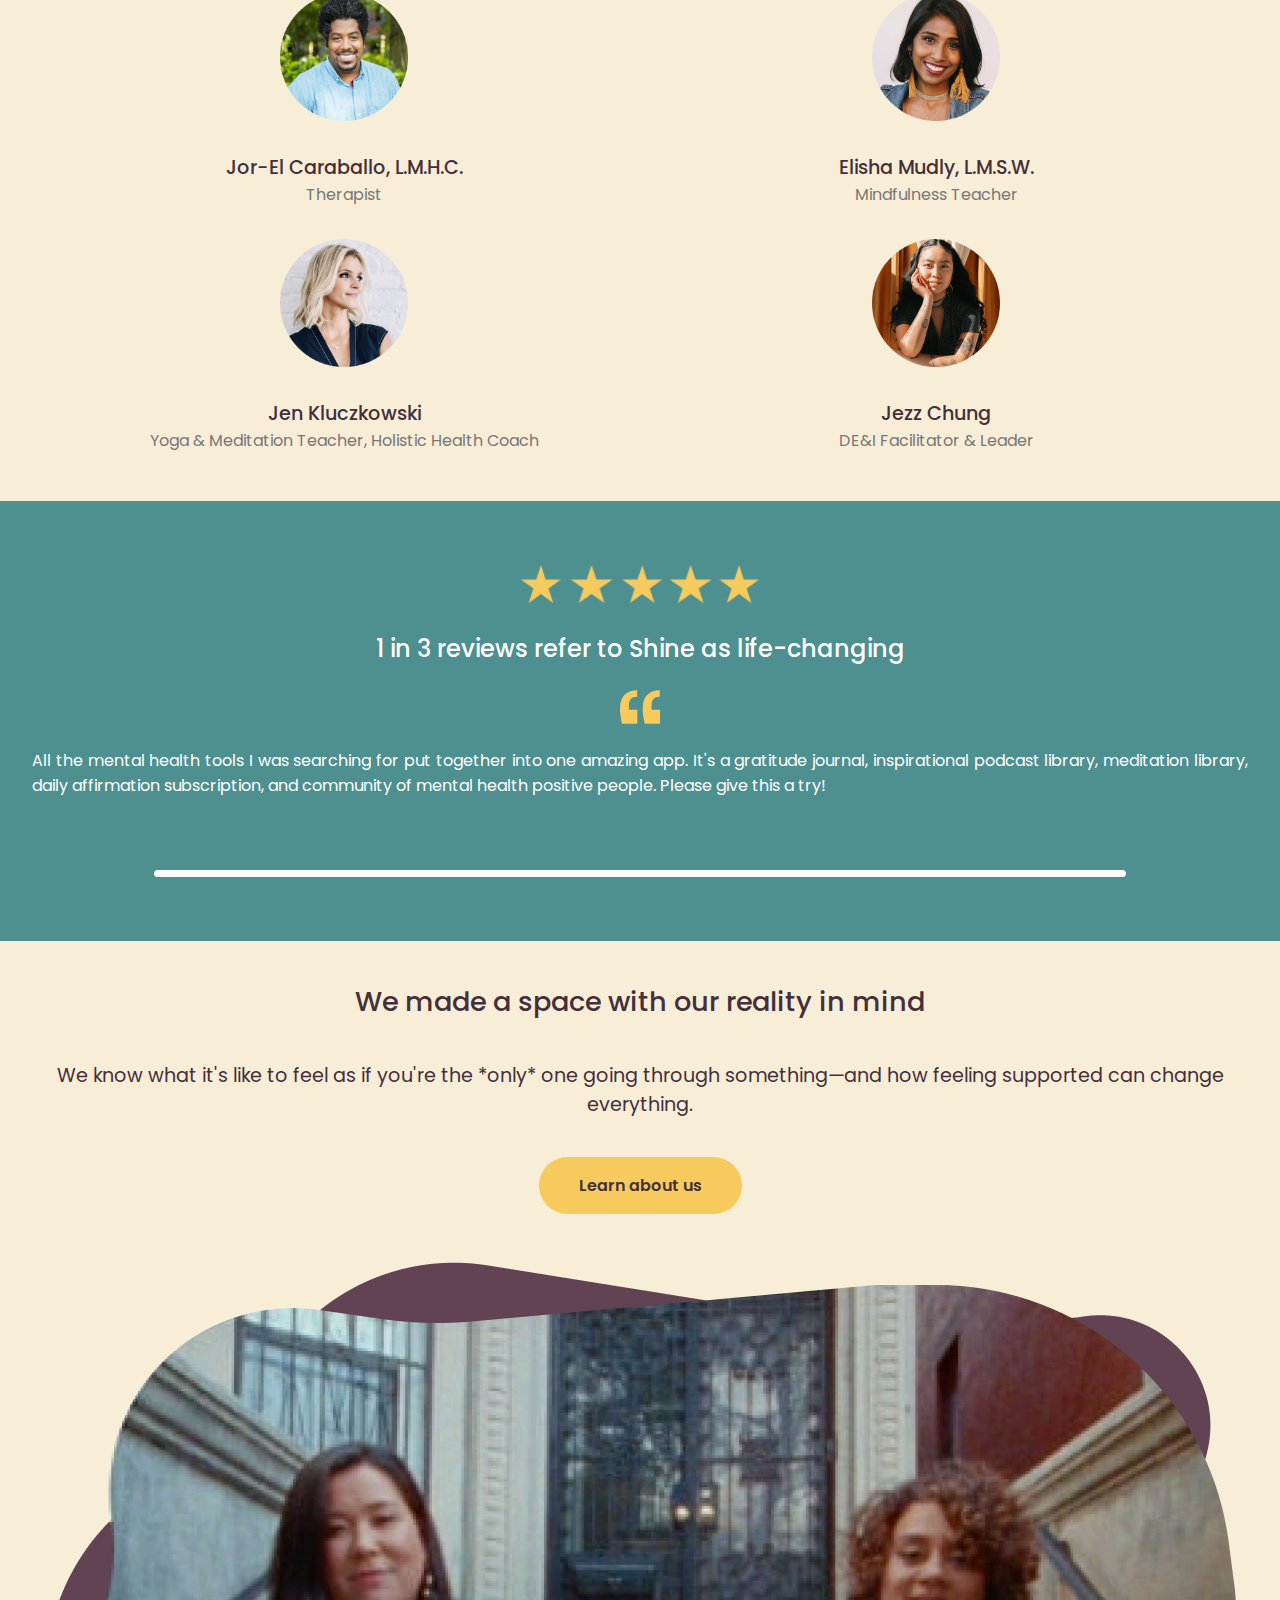
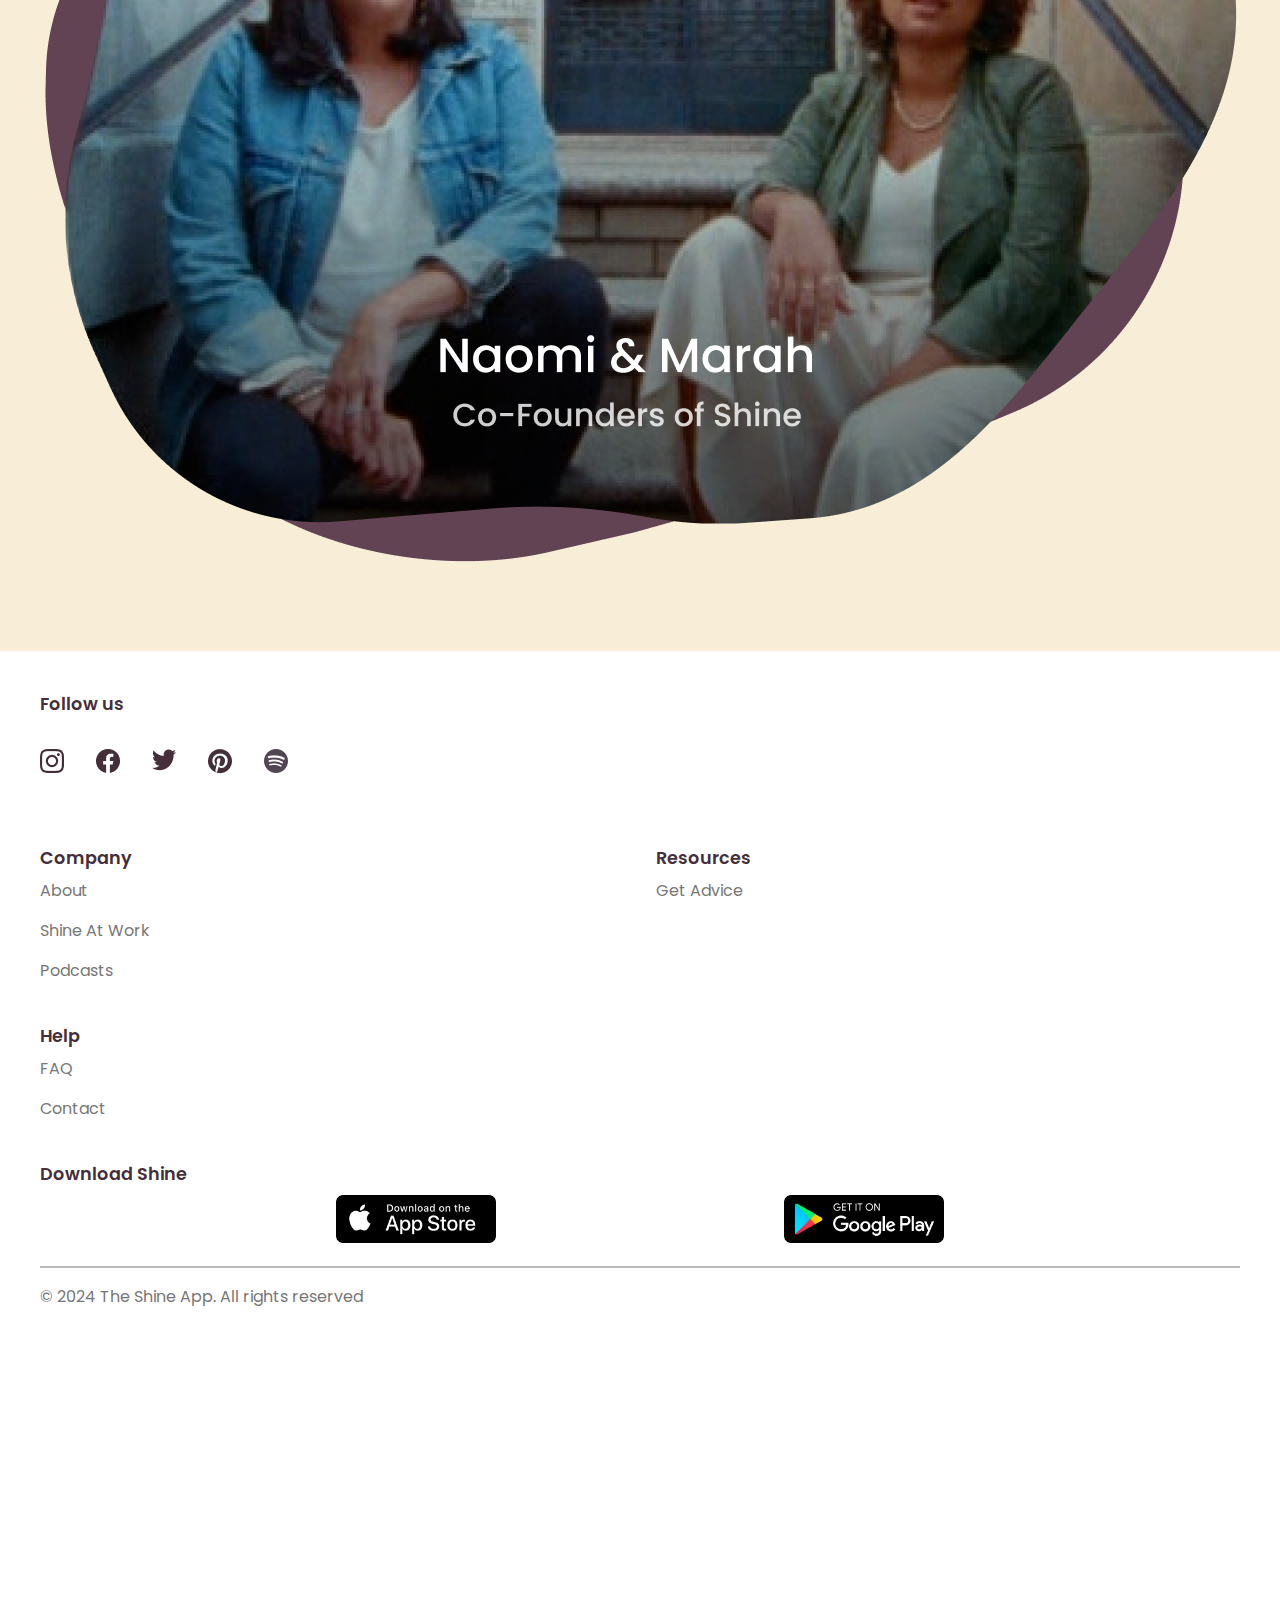
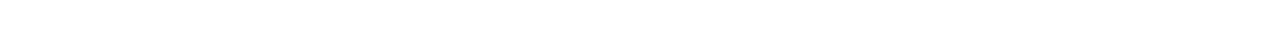
==== commit d35c8fa4: "gekke review ding duurde te lang hahahahahahahaha" ====
--- a/index.html
+++ b/index.html
@@ -18,7 +18,7 @@
 		<a href="#"><img src="images/header/shine-logo.png" alt="Welkom op de Shine app website!"></a>
 		<nav>
 			<ul>
-				<li><a href="#">About</a></li>
+				<li><a href="about.html">About</a></li>
 				<li><a href="#">Shine At Work</a></li>
 				<li><a href="#">Podcasts</a></li>
 			</ul>
@@ -30,6 +30,9 @@
 		</nav>
 	</header>
 
+
+
+	
 	<main>
 		<section>
 		<h1>Daily mental wellness for all</h1>
@@ -155,30 +158,30 @@
 			</ol>
 		</section>
 
-		<section><!--reviews-->
+		<section class="reviews"><!--reviews (class voor in js)-->
 			<h2>1 in 3 reviews refer to Shine as life-changing</h2>
 			<ul>
-				<p>
+				<p class="nietLatenZien">
 					All the mental health tools I was searching for put together into one amazing app. 
 					It's a gratitude journal, inspirational podcast library, meditation library, daily affirmation subscription, 
 					and community of mental health positive people. Please give this a try!
 				</p>
-				<p>
+				<p class="nietLatenZien">
 					I have purchased reflection journals and listened to other apps but this one is different.
 					This app is perfect because in their voices is my voice, my experiences. Every episode so far 
 					has resonated deeply with me as a Latina who often suffers from imposter syndrome.
 				</p>
-				<p>
+				<p class="nietLatenZien">
 					This is so worth it! So inclusive and specific!! The amount of support and help is amazing.
 					Great community. I can't afford therapy and this has helped me more than any therapist. 
 					I loved it so much I bought my twin sister and bestie a membership.
 				</p>
-				<p>
+				<p class="nietLatenZien">
 					If you have stress or anxiety, a lack of confidence or self esteem, or just want to relax your mind,
 					this app is for you. Their SHINE method for Anxiety is amazing, and doing the Daily Shine every morning 
 					makes my days start off so much better. Paying for all the meditations is well worth it.
 				</p>
-				<p>
+				<p class="nietLatenZien">
 					I was never really taught anything about self-care or self-healing nor healthy coping skills. 
 					This app has really helped open that door for me. I'm a single mother of 5 so life can really be challenging at times, 
 					Shine helps ground me and remind me I'm in control.
@@ -200,6 +203,9 @@
 		</section>
 	</main>
 
+
+
+
 	<footer>
 		<h2>Follow us</h2>
 		<ul>
--- a/styles/style.css
+++ b/styles/style.css
@@ -56,7 +56,9 @@
 
 
 
-	
+body {
+	background-color: var(--color-white);
+}
 
 * {
 	margin: 0;
@@ -77,7 +79,6 @@
 	font-size: 2em;
 	font-weight: 700;
 	line-height: 120%;
-	max-width: 10em;
 	color: var(--color-brown);
 }
 
--- a/styles/eerste-pagina.css
+++ b/styles/eerste-pagina.css
@@ -1,3 +1,6 @@
+/* intersection observer */
+
+
 /* begin */
 main section:first-of-type { 
 	position: relative;
@@ -12,20 +15,26 @@
 	height: 45em;
 }
 
+main section:first-of-type > * {
+	z-index: 1;
+}
+
+main section:first-of-type h1 {
+    max-width: 10em;
+    margin: 1em;
+}
+
 main section:first-of-type p {
 	color: var(--color-brown);
 	max-width: 15em;
+    margin-left: 2em;
 }
 
 main section:first-of-type img:nth-of-type(1) { /*apple reward*/
-	margin-top: 2em;
+	margin: 2em;
 	max-width: 6em;
 }
 
-main section:first-of-type > * {
-	margin: .8em;
-	z-index: 1;
-}
 
 main section:first-of-type img:nth-of-type(2) { /*svg*/
 	position: absolute;
@@ -252,7 +261,9 @@
 
 /* reviews */
 section:nth-of-type(5) {
-    display: grid;
+    position: relative;
+    display: grid;
+    gap: 1.5em;
     background-color: var(--color-blue);
     justify-items: center;
     padding: 4em 2em;
@@ -263,17 +274,21 @@
     order: -1;
 }
 
+section:nth-of-type(5) ul {
+    display: grid;
+    place-items: center;
+}
+
 section:nth-of-type(5) p {
-    display:none; 
+    display: block;
+    grid-row-start: 1;
+	grid-column-start: 1;
+
     font-weight: 400;
     color: var(--color-white);
     text-align: justify;
 }
 
-section:nth-of-type(5) p:first-of-type {
-    display: block;
-}
-
 section:nth-of-type(5) img:first-of-type {
     order: -2;
     width: 15em;
@@ -282,13 +297,12 @@
 section:nth-of-type(5) img:nth-of-type(2) {
     order: -1;
     width: 2.5em;
-    margin: 2em;
 }
 
 
 section:nth-of-type(5) div{
     width: 80%;
-    height: .6em;
+    height: .4em;
     margin-top: 3em;
     border-radius: 1em;
     background-color: var(--color-dark-blue);
@@ -300,18 +314,27 @@
     background-color: var(--color-white);
 
     border-radius: 1em;
-    height: .6em;
+    height: .4em;
     left: 0;
     transform-origin: left; 
-    animation: tijdbalkje 5s infinite linear;
-}
+    animation: tijdbalkje 7s infinite linear;
+}
+
+
+.nietLatenZien {
+    opacity: 0;
+}
+
+.latenZien {
+    opacity: 1;
+}
+
+
 
 @keyframes tijdbalkje {
     0% {width: 0%;}
     100% {width: 100%;}
 }
-
-
 
 
 
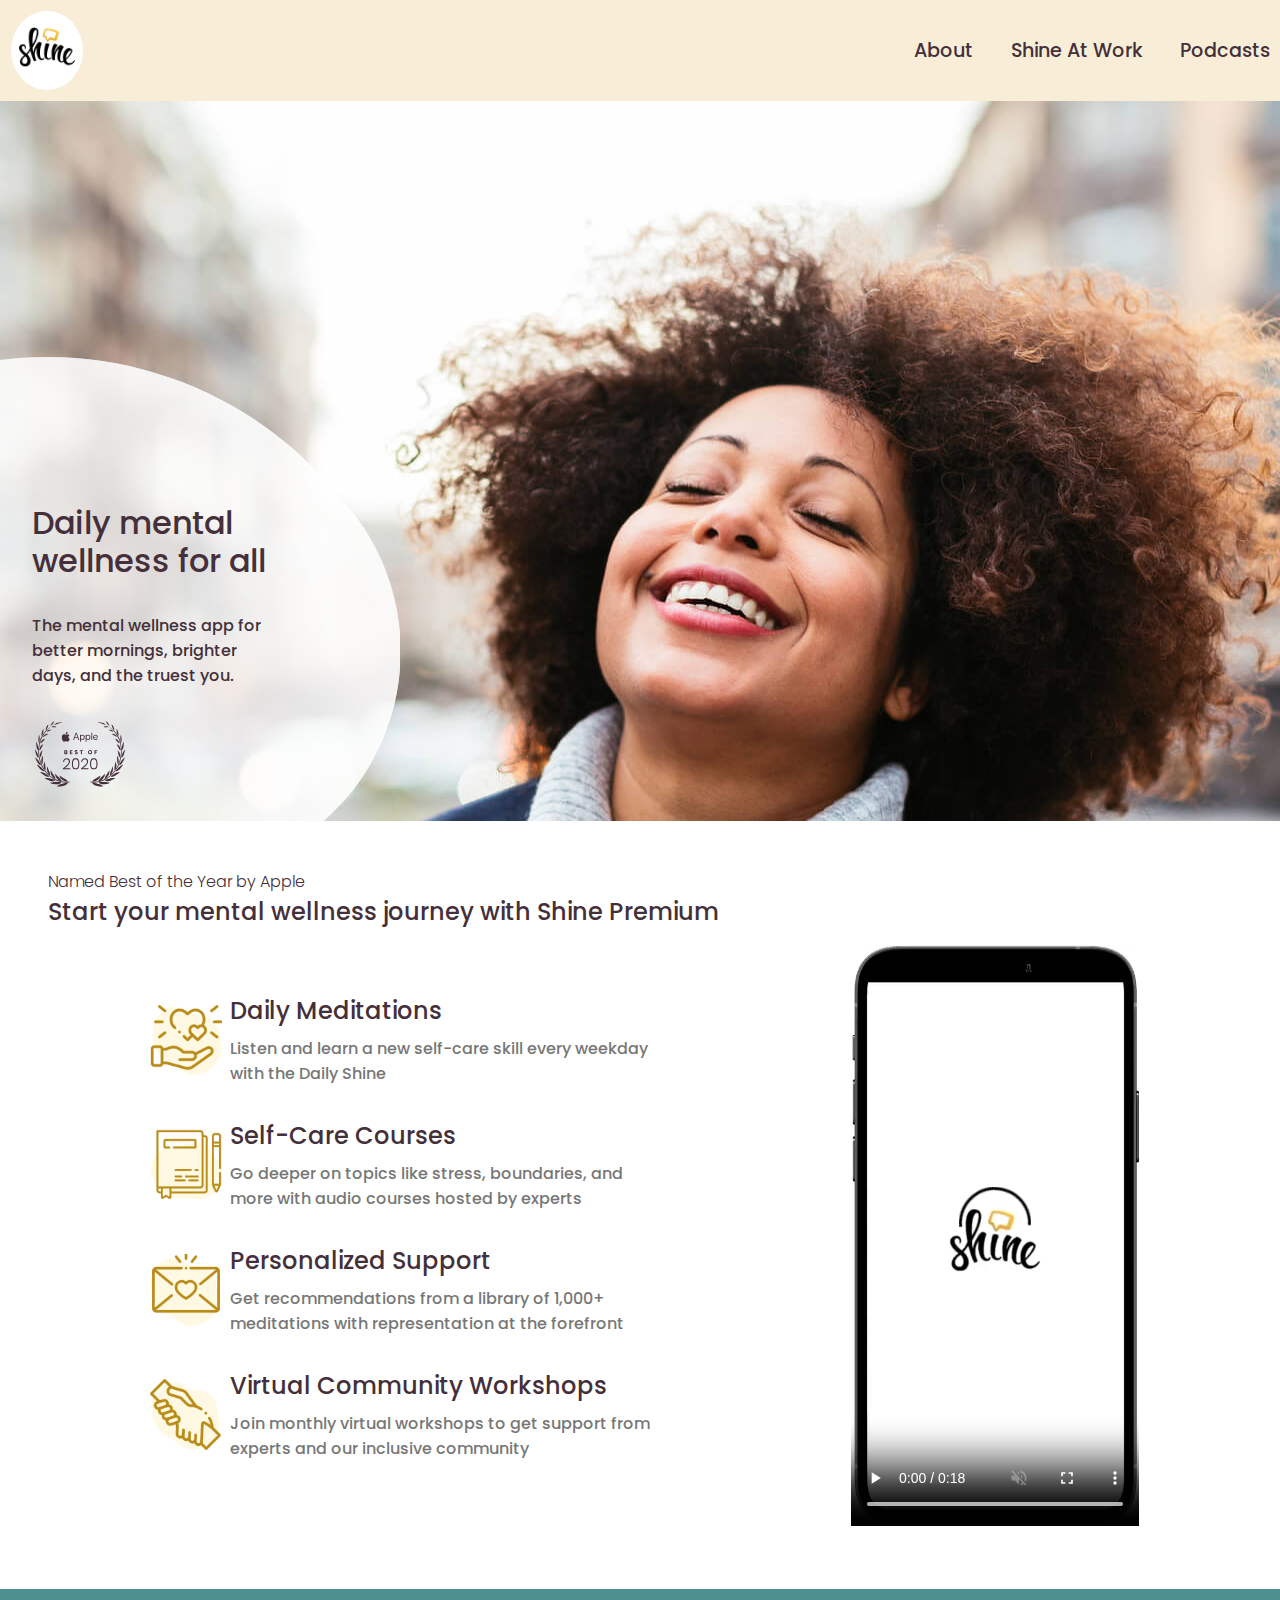
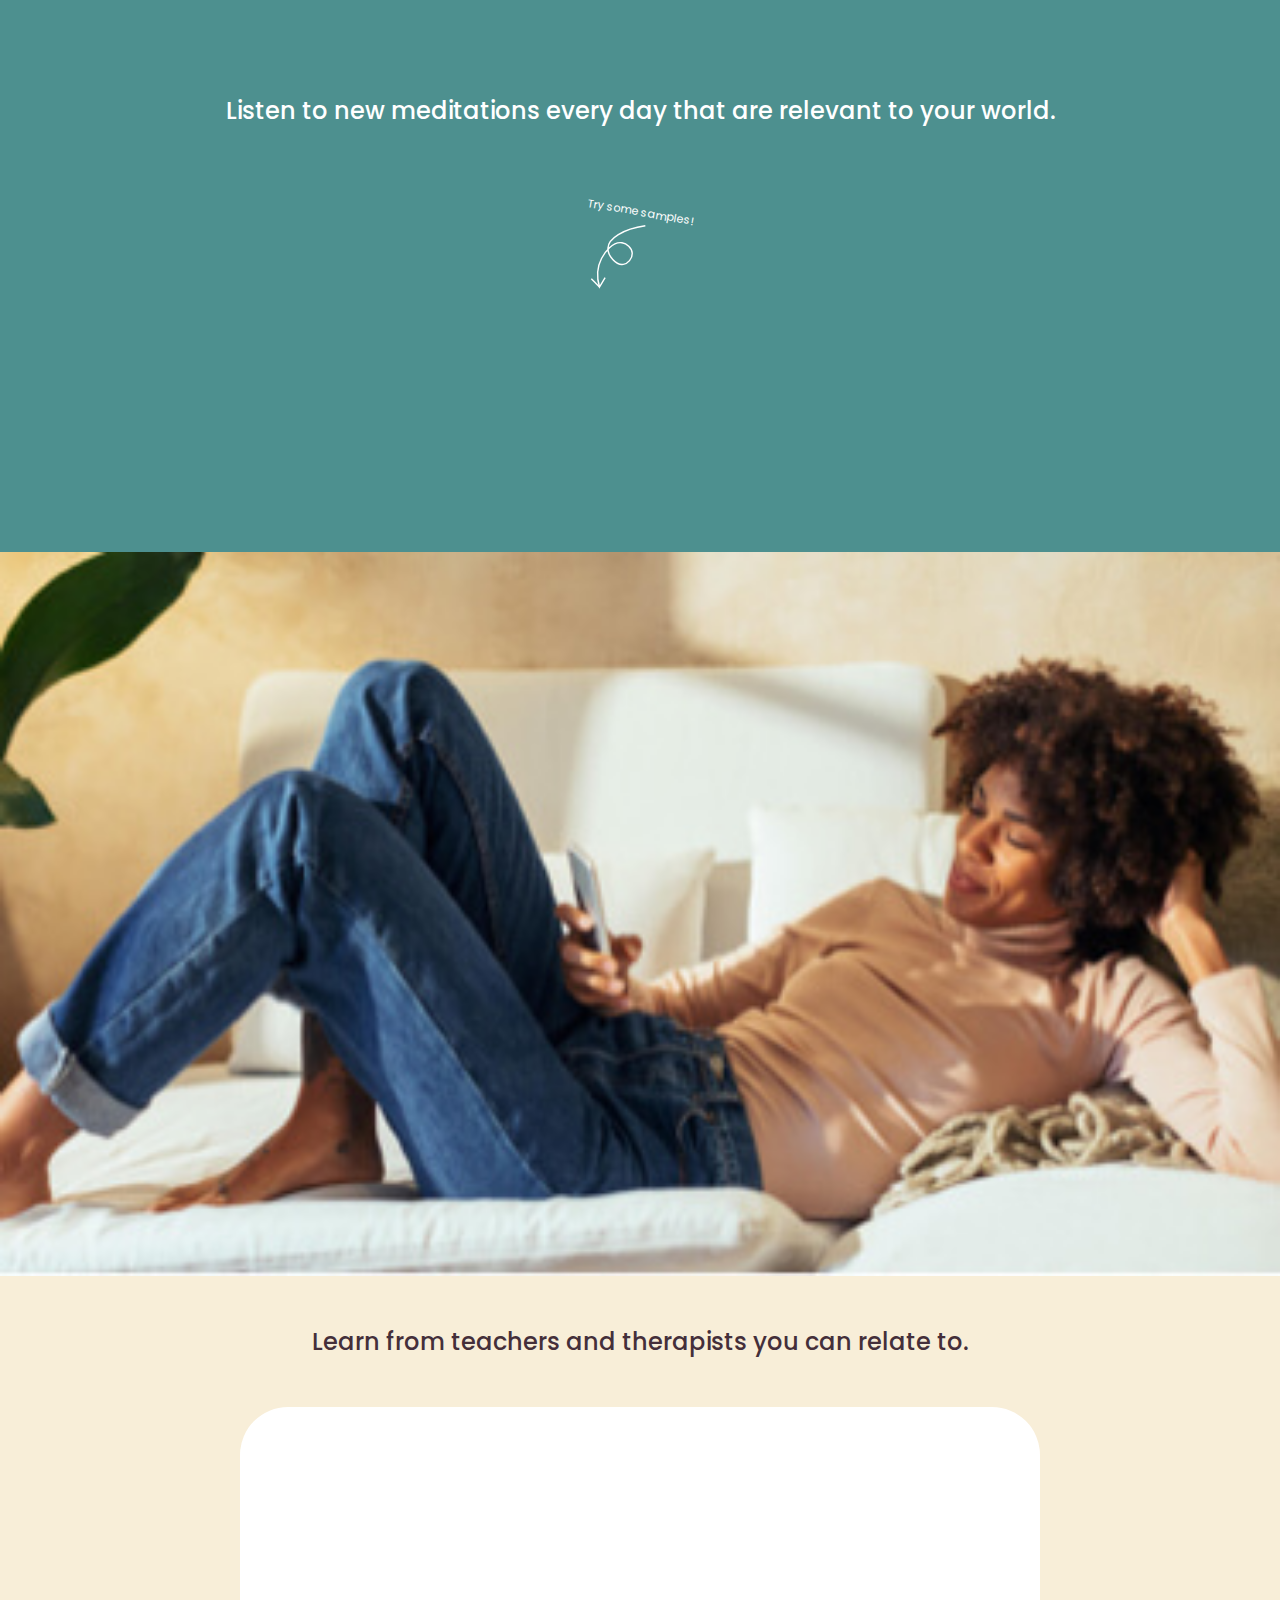
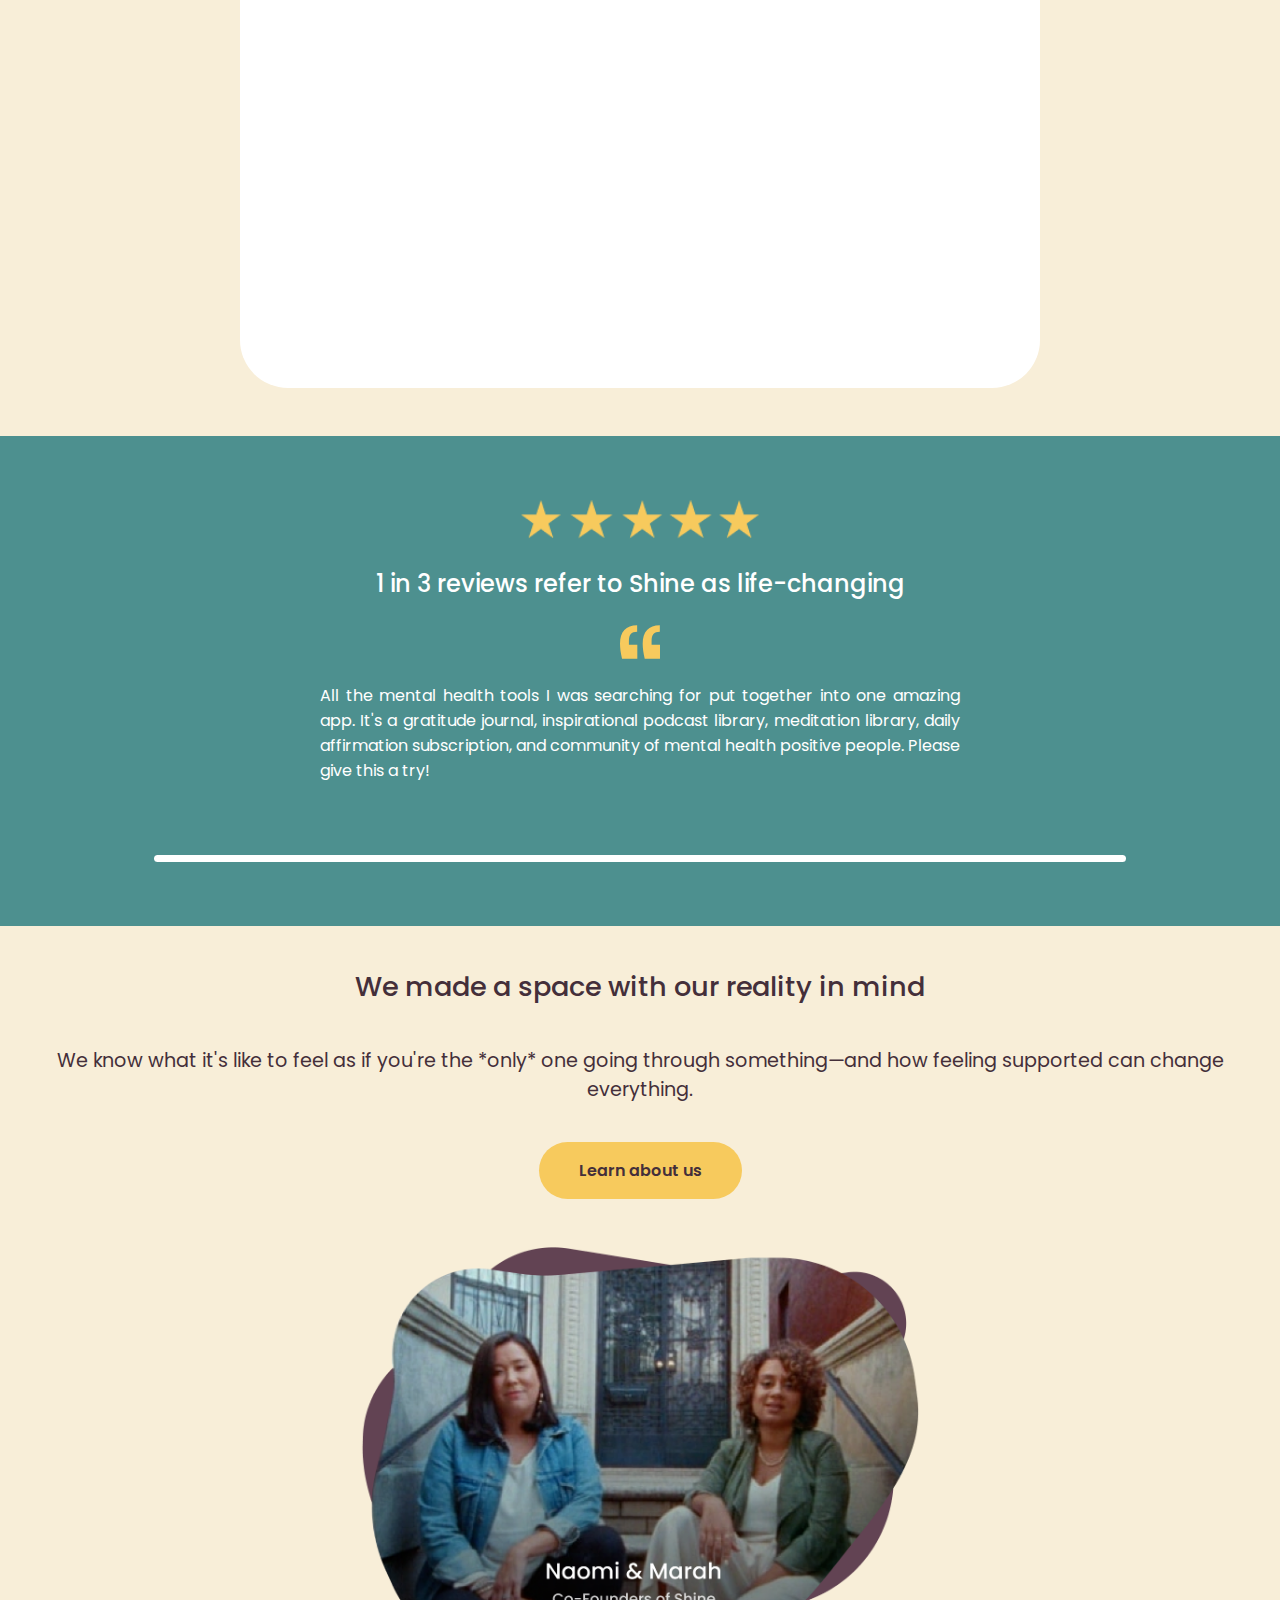
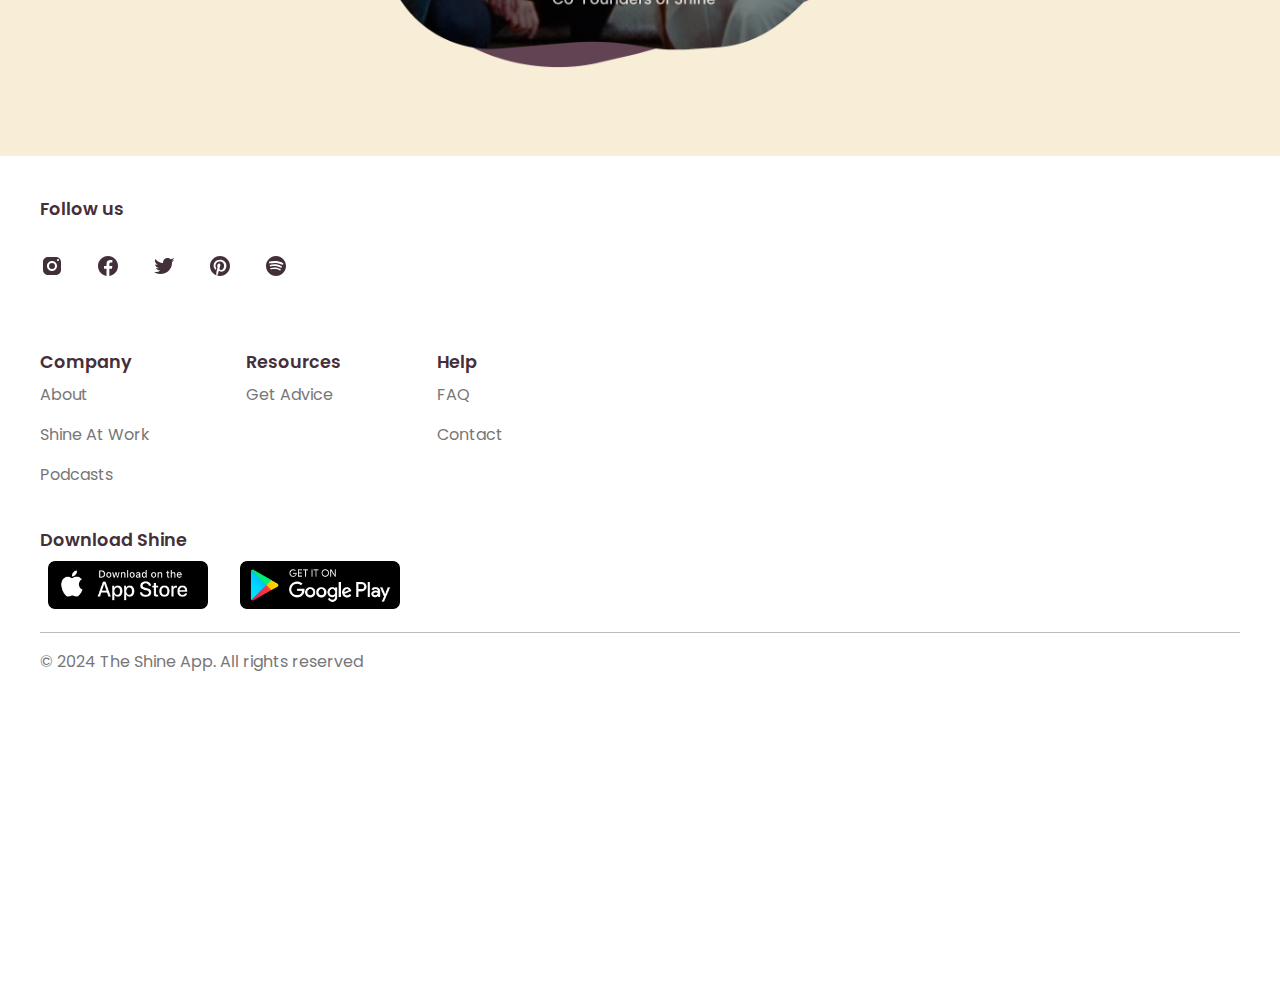
==== commit ad4cdb4c: "updateje" ====
--- a/index.html
+++ b/index.html
@@ -34,7 +34,7 @@
 
 	
 	<main>
-		<section>
+		<section> <!--beginnetje-->
 		<h1>Daily mental wellness for all</h1>
 		<p>The mental wellness app for better mornings, brighter days, and the truest you.</p>
 		<img src="images/header/apple-best-of-2020.svg" alt="Reward emblem: Apple best of 2020">
@@ -66,7 +66,10 @@
 					<img src="images/premium/community-workshop-icon.png" alt="icon of two hands holding and supporting eachother">
 				</li>
 			</ol>
-			<video controls autoplay src="images/premium/app-demo.mp4" type="video.mp4s" Your browser does not support the video tag.></video>
+			<video controls autoplay muted aria-label="Demonstratievideo van de app met de belangrijkste functies in actie.">
+				<source src="images/premium/app-demo.mp4" type="video/mp4">
+				Your browser does not support the video tag.
+			</video>
 		</section>
 
 		<section><!--Podcasts-->
@@ -158,7 +161,7 @@
 			</ol>
 		</section>
 
-		<section class="reviews"><!--reviews (class voor in js)-->
+		<section><!--reviews (class voor in js)-->
 			<h2>1 in 3 reviews refer to Shine as life-changing</h2>
 			<ul>
 				<p class="nietLatenZien">
@@ -204,25 +207,23 @@
 	</main>
 
 
-
-
 	<footer>
 		<h2>Follow us</h2>
 		<ul>
 			<li>
-				<a href="#"><img src="images/footer/instagram.jpeg" alt="Instagram icon"></a>
-			</li>
-			<li>
-				<a href="#"><img src="images/footer/facebook.jpeg" alt="Facebook icon"></a>
-			</li>
-			<li>
-				<a href="#"><img src="images/footer/twitter.jpeg" alt="Twitter icon"></a>
-			</li>
-			<li>
-				<a href="#"><img src="images/footer/pinterest.jpeg" alt="Pinterest icon"></a>
-			</li>
-			<li>
-				<a href="#"><img src="images/footer/spotify.jpeg" alt="Spotify icon"></a>
+				<a href="#"><img src="images/footer/instagram.svg" alt="Instagram icon"></a>
+			</li>
+			<li>
+				<a href="#"><img src="images/footer/facebook.svg" alt="Facebook icon"></a>
+			</li>
+			<li>
+				<a href="#"><img src="images/footer/twitter.svg" alt="Twitter icon"></a>
+			</li>
+			<li>
+				<a href="#"><img src="images/footer/pinterest.svg" alt="Pinterest icon"></a>
+			</li>
+			<li>
+				<a href="#"><img src="images/footer/spotify.svg" alt="Spotify icon"></a>
 			</li>
 		</ul>
 
--- a/styles/style.css
+++ b/styles/style.css
@@ -130,8 +130,14 @@
 	width: 100%;
 }
 
+header > a {
+	margin: .7em;
+	background-color: white;
+	border-radius: 50%;
+}
+
 header img {
-	max-width: 5em;
+	max-width: 3.5em;
 	margin: .5em;
 }
 
@@ -256,6 +262,7 @@
 footer ul:first-of-type li img{
 	margin: 2em;
 	width: 1.5em;
+	filter: brightness(0) saturate(100%) invert(16%) sepia(29%) saturate(546%) hue-rotate(276deg) brightness(93%) contrast(87%);
 }
 
 footer ul:first-of-type li img:first-of-type {
@@ -334,9 +341,11 @@
 	header nav ul {
 		display: flex;
 		flex-direction: row;
+		justify-content: flex-end;
+		gap: 1.5em;
 		position: static;
 		translate: unset;
-		justify-content: space-around;
+		font-size: .8em;
 	}
 
 	header nav ul li {
@@ -346,4 +355,49 @@
 	header nav img {
 		display: block;
 	}
-}
+
+
+	/* footer */
+	footer section {
+		display: flex;
+		gap: 6em;
+	}
+
+	footer ul:first-of-type img {
+		fill: var(--color-brown);
+	}
+
+	footer ul:last-of-type {
+		justify-content: flex-start;
+		gap: 2em;
+	}
+}
+
+
+
+
+@media (prefers-color-scheme: dark) {
+	:root {
+		--color-brown:rgb(255, 255, 255);
+		--color-p: rgb(248, 238, 216);
+		--color-white:rgb(68, 47, 47);
+		--color-yellow: rgb(228, 164, 44);
+		--color-blue: rgb(38, 95, 95);
+		--color-dark-blue: rgb(77, 144, 143);
+		--color-black: rgb(255, 255, 255);
+		--color-orange: rgb(171, 122, 30);
+		--color-dark-orange: rgb(247, 202, 93);
+	}
+
+	footer ul:first-of-type li img {
+		filter: brightness(0) saturate(100%) invert(87%) sepia(12%) saturate(618%) hue-rotate(332deg) brightness(112%) contrast(94%);
+	}
+
+	footer ul:last-of-type img {
+		filter: invert(93%) sepia(7%) saturate(1380%) hue-rotate(317deg) brightness(109%) contrast(94%);
+	}
+}
+
+
+
+
--- a/styles/eerste-pagina.css
+++ b/styles/eerste-pagina.css
@@ -101,7 +101,7 @@
 
 
 
-/* podcasts */
+/* podcasts expres geen root colors, want light en dark dezelfde kleur */
 section:nth-of-type(3) {
     position: relative;
     display: grid;
@@ -112,17 +112,18 @@
 section:nth-of-type(3) h2 {
     margin: 2em;
     margin-bottom: 5em;
-    color: var(--color-white);
+    color: rgb(255, 255, 255);
 }
 
 section:nth-of-type(3) div{
     position: absolute;
     animation: gekke-bounce 2s infinite;
     place-self: center;
+    translate: 0 -20%;
 }
 
 section:nth-of-type(3) div p {
-    color: var(--color-white);
+    color: rgb(255, 255, 255);
     font-size: .7em;
     font-weight: 400;
     rotate: 10deg;
@@ -136,6 +137,7 @@
 section:nth-of-type(3) ul {
     display: flex;
     overflow-x: scroll;
+    overflow-y: hidden;
     
     height: 15.5em;
     padding: 2em 0 0 0;
@@ -149,14 +151,15 @@
     padding: 1em;
     margin: 0 0 0 1em;
 
-    background-color: var(--color-white);
+    background-color: rgb(255, 255, 255);
     border-radius: .5em;
     width: 50em;
+    translate: 0 100%;
     transition: .5s;
 }
 
 section:nth-of-type(3) li:hover {
-    translate: 0 -10%;
+    transform: translateY(-10%);
 }
 
 section:nth-of-type(3) li:last-of-type{  /* laatste podcast*/
@@ -164,14 +167,14 @@
 }
 
 section:nth-of-type(3) li h3 {
-    color: var(--color-black);
+    color: rgb(25, 25, 25);
     font-size: 1em;
     font-weight: 800;
     width: 13em;
 }
 
 section:nth-of-type(3) li p {
-    color: var(--color-p);
+    color: rgb(119, 119, 119);
     order: -1;
 }
 
@@ -190,6 +193,11 @@
 section:nth-of-type(3) li img:nth-of-type(2):hover {
     content: url('../images/podcasts/playbutton-hover.svg');
 }
+
+section:nth-of-type(3) li.inbeeld {
+    translate: 0 0;
+}
+
 
 @keyframes gekke-bounce {
     0% {translate: 0 -2em;}
@@ -203,8 +211,6 @@
 
 
 
-
-
 /* therapists */
 section:nth-of-type(4) {
     display: grid;
@@ -231,6 +237,9 @@
 section:nth-of-type(4) li {
     display: grid;
     justify-items: center;
+    opacity: 0;
+    transition-duration: 1s;
+    transition-delay: .3s;
 }
 
 section:nth-of-type(4) li h3 {
@@ -254,12 +263,26 @@
 }
 
 
-
-
-
-
-
-/* reviews */
+section:nth-of-type(4) li.inbeeld {
+    opacity: 1;
+}
+
+
+@keyframes scroll-reveal {
+    from{
+        opacity: 0;
+    } 
+    to {
+        opacity: 1;
+    }  
+}
+
+
+
+
+
+
+/* reviews expres geen root colors, want light en dark dezelfde kleur */
 section:nth-of-type(5) {
     position: relative;
     display: grid;
@@ -270,7 +293,7 @@
 }
 
 section:nth-of-type(5) h2 {
-    color: var(--color-white);
+    color: rgb(255, 255, 255);
     order: -1;
 }
 
@@ -285,7 +308,7 @@
 	grid-column-start: 1;
 
     font-weight: 400;
-    color: var(--color-white);
+    color: rgb(255, 255, 255);
     text-align: justify;
 }
 
@@ -311,7 +334,7 @@
 
 section:nth-of-type(5) div span {
     display: block;
-    background-color: var(--color-white);
+    background-color: rgb(255, 255, 255);
 
     border-radius: 1em;
     height: .4em;
@@ -335,6 +358,7 @@
     0% {width: 0%;}
     100% {width: 100%;}
 }
+
 
 
 
@@ -361,11 +385,13 @@
 }
 
 section:nth-of-type(6) img {
+    width: 100%;
+    max-width: 35em;
     margin: 3em;
 }
 
 section:nth-of-type(6) a {
-    display: inline-block;
+    display: block;
     justify-content: center;
 
     padding: 1em 2.5em;
@@ -379,4 +405,95 @@
 
 section:nth-of-type(6) a:hover {
     background-color: var(--color-dark-orange);
+    color: var(--color-white);
+}
+
+
+
+
+@media (min-width: 44em) {
+    /* premium */
+    section:nth-of-type(2) {
+        grid-template-columns: 3fr 2fr;
+    }
+
+    section:nth-of-type(2) * {
+        grid-column: 1/2;
+    }
+
+    section:nth-of-type(2) h2 {
+        text-align: start;
+    }
+
+    section:nth-of-type(2) > p {
+        place-self: start;
+    }
+
+    section:nth-of-type(2) video {
+        grid-column: 2/3;
+        width: 90%;
+        max-width: 18em;
+    }
+
+    /* therapists */
+    section:nth-of-type(4) ol {
+        grid-template-columns: 1fr 1fr 1fr;
+        place-self: center;
+        max-width: 50em;
+        background-color: var(--color-white);
+        padding: 2em;
+        border-radius: 3em;
+    }
+
+    /* reviews */
+    section:nth-of-type(5) p {
+        max-width: 40em
+    }
+}
+
+
+@media (prefers-color-scheme:dark) {
+    main section:first-of-type img:nth-of-type(1) {
+        filter: invert(100%);
+    }
+
+	main section:first-of-type img:nth-of-type(2) {
+		filter: invert(100%);
+        opacity: .6;
+	}
+
+    section:nth-of-type(2) img {
+        filter: brightness(0) invert(94%) sepia(0%) saturate(1055%) hue-rotate(323deg) brightness(108%) contrast(101%);;
+    }
+}
+
+@media (prefers-reduced-motion: reduce) {
+    /* reviews */
+    section:nth-of-type(5) ul {
+        display: block;
+    }
+
+    section:nth-of-type(5) p {
+        margin-bottom: 2em;
+    }
+
+    section:nth-of-type(5) div {
+        display: none;
+    }
+
+    .nietLatenZien {
+        opacity: 1;
+    }
+
+    /* animaties */
+    section:nth-of-type(4) li,
+    section:nth-of-type(3) li,
+    section:nth-of-type(3) div,
+    section:nth-of-type(6) a:hover  {
+        transition: none;
+        animation: none;
+    }
+
+    /* video */
+    
 }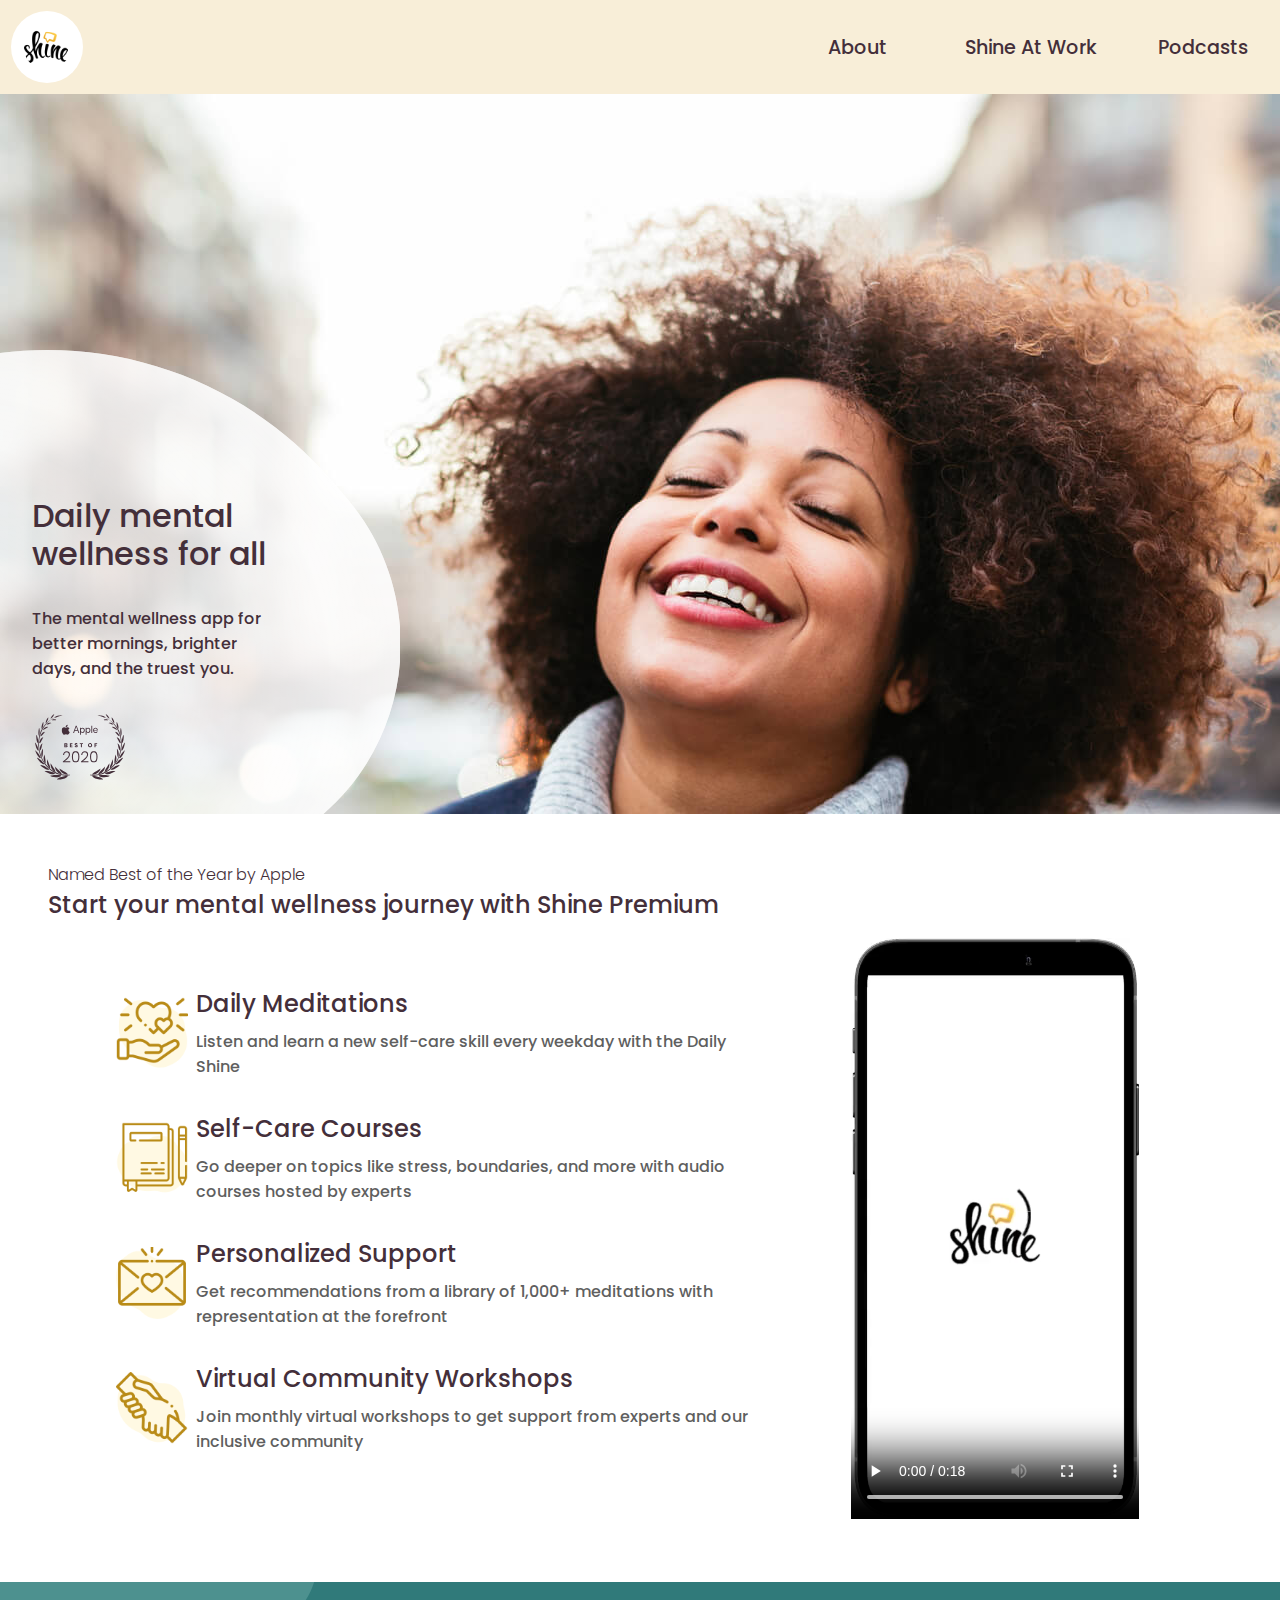
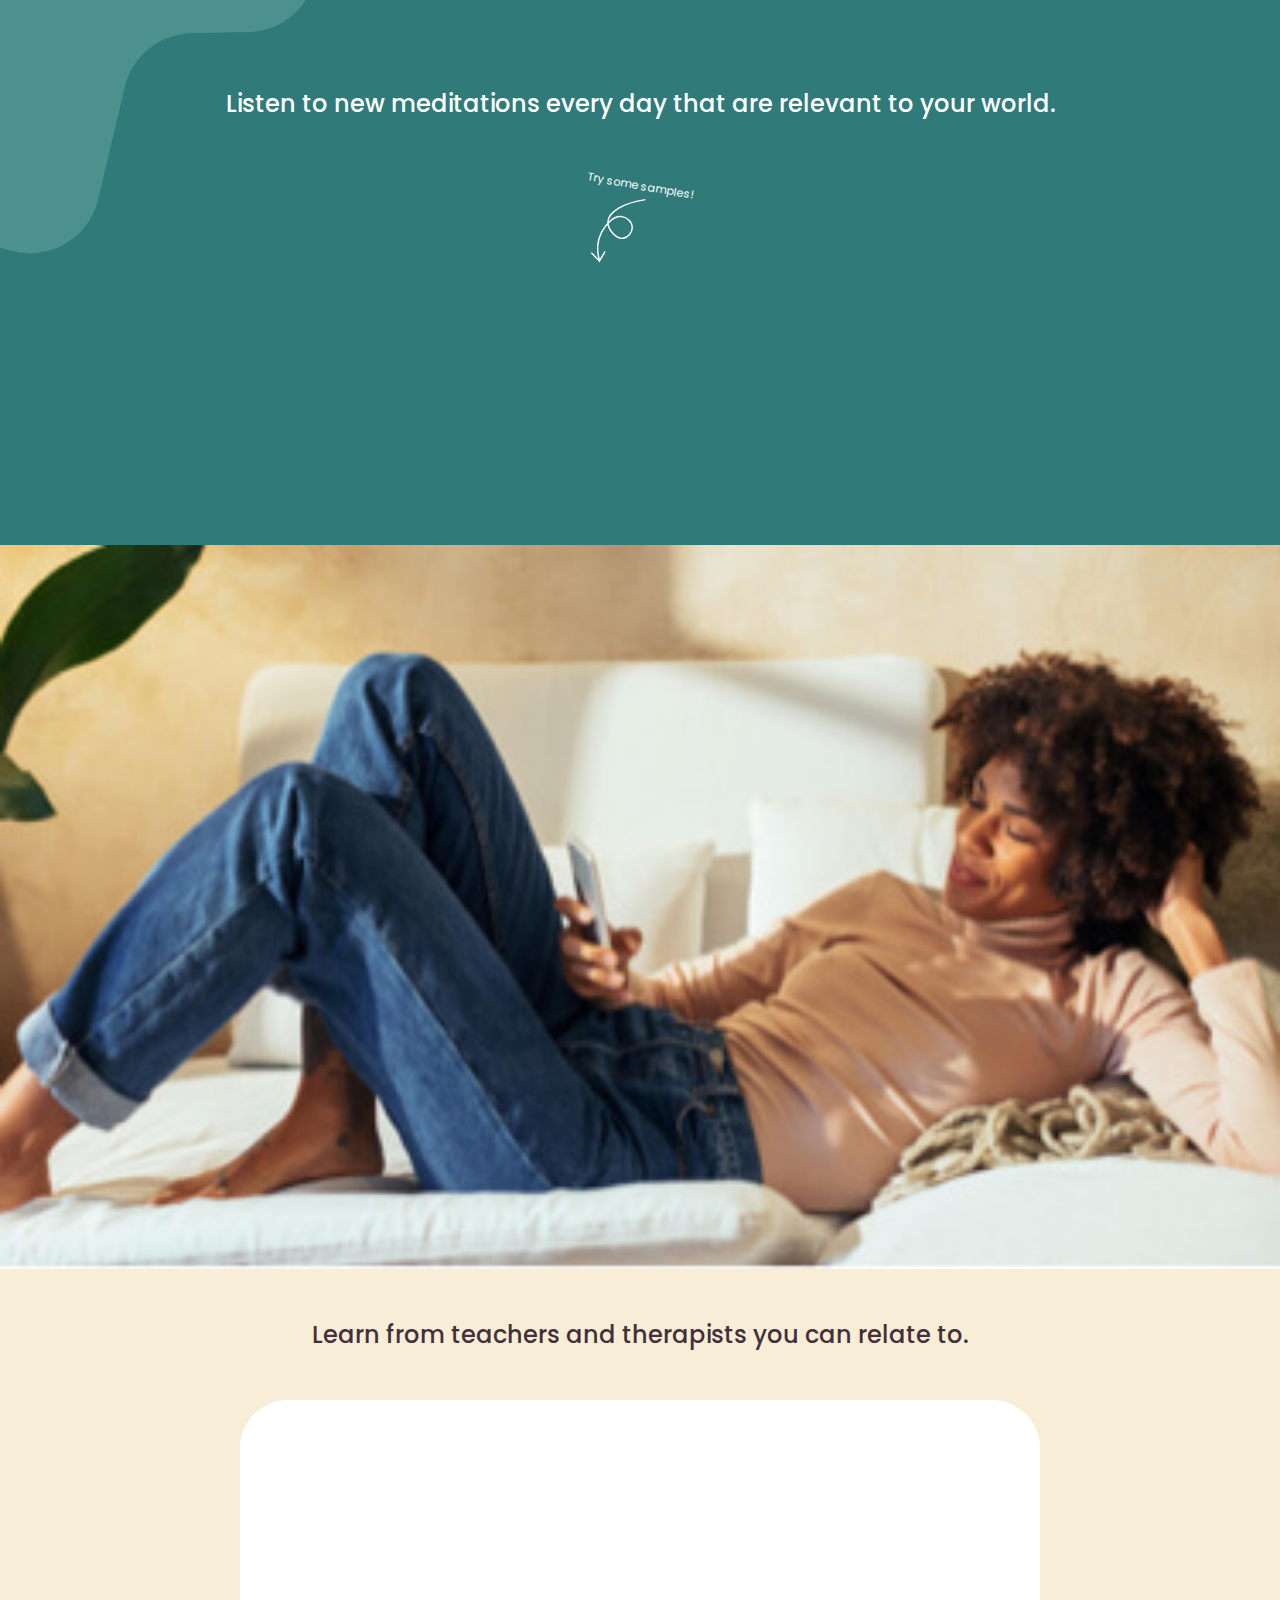
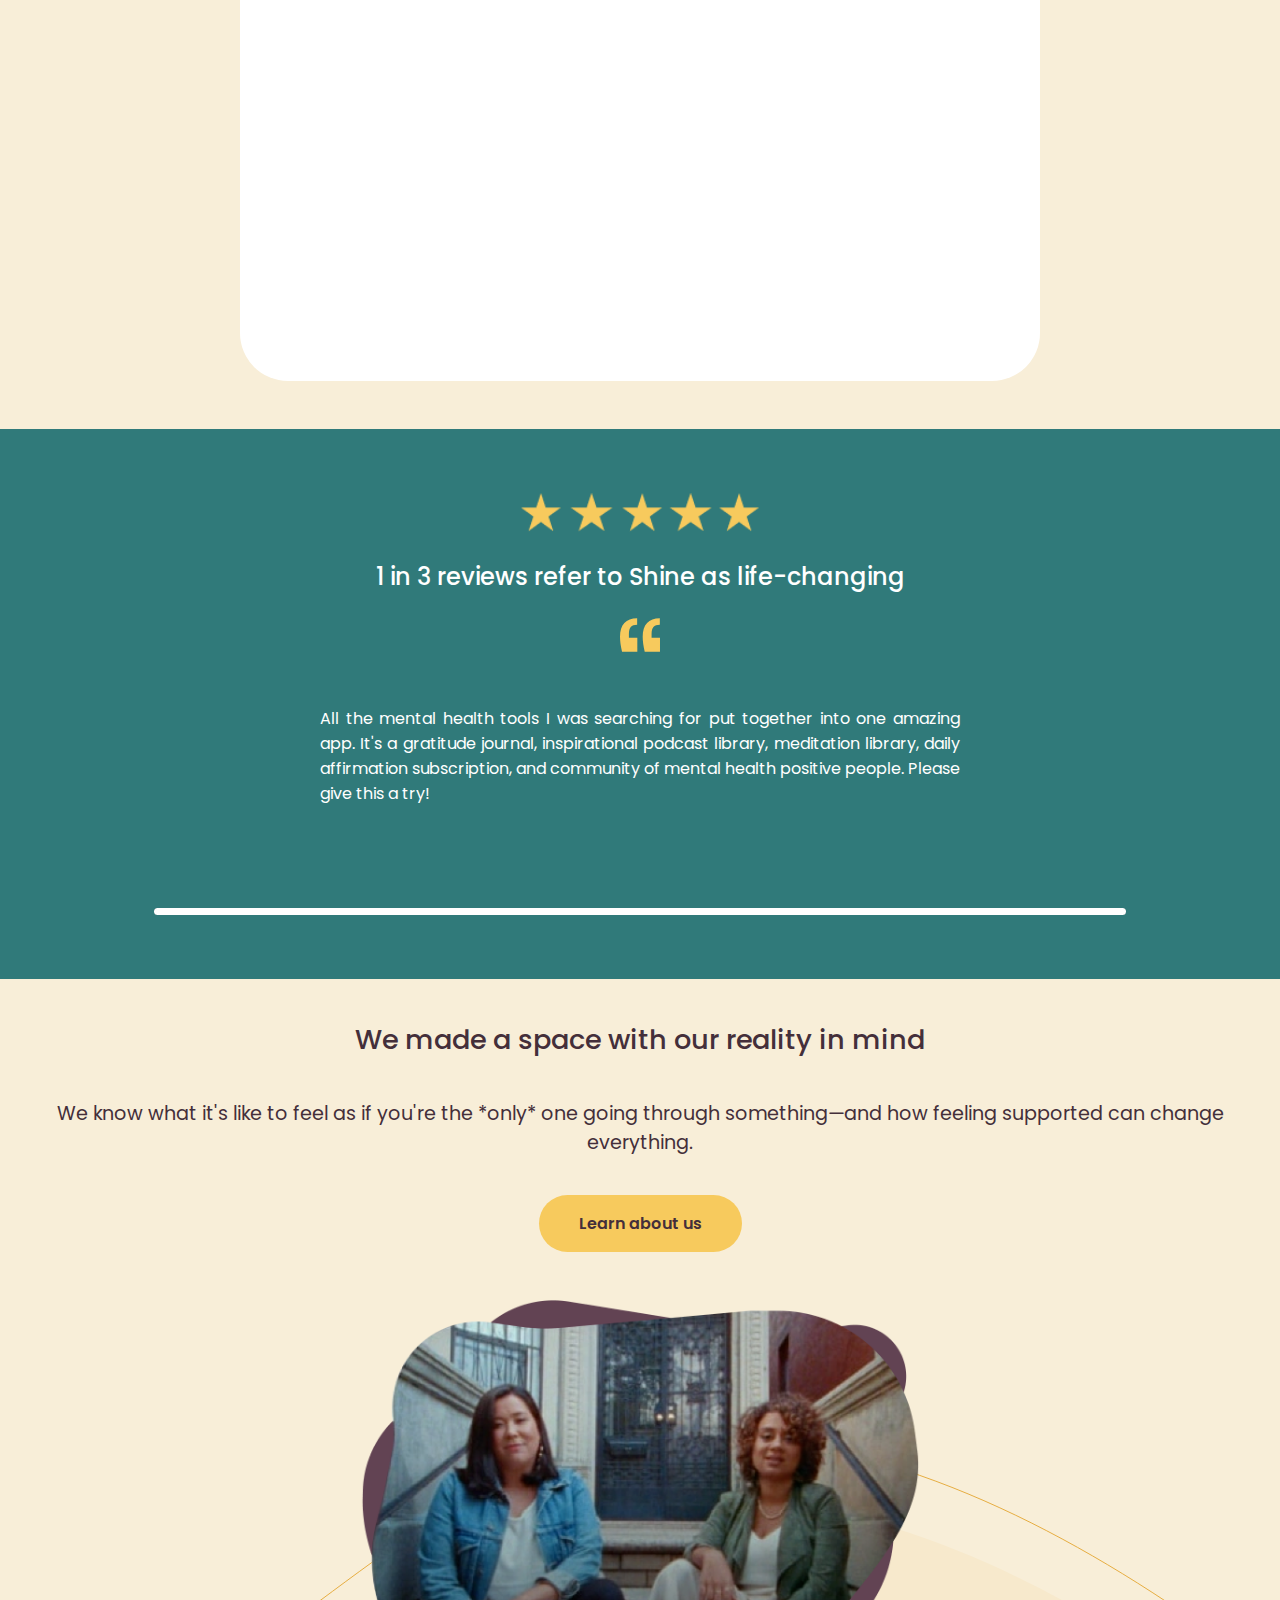
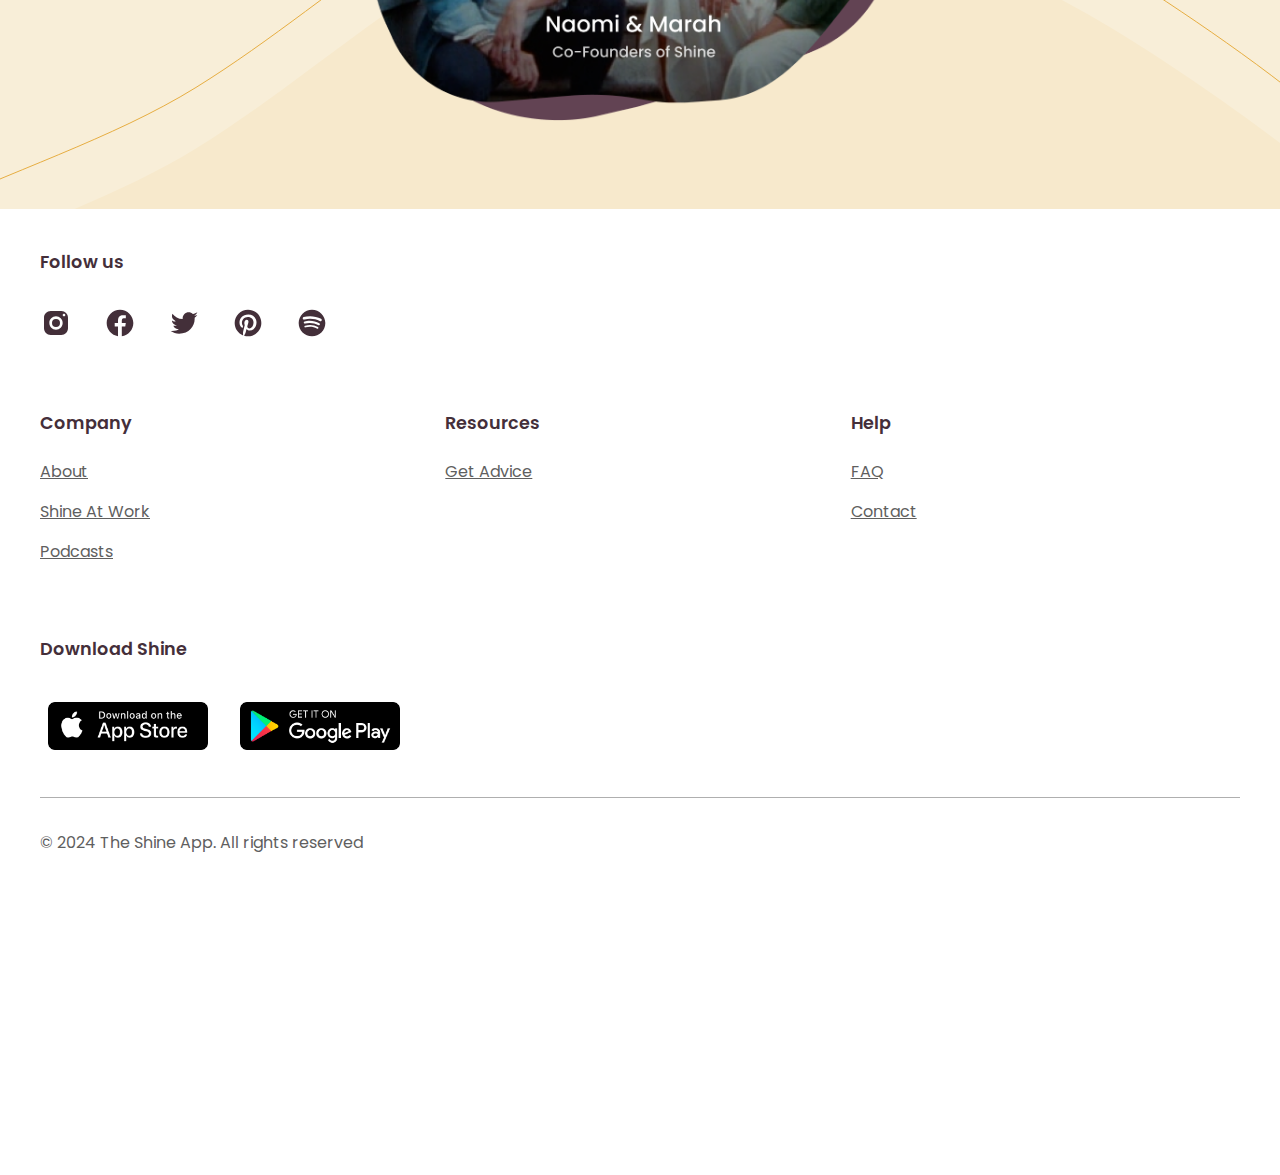
==== commit ede14096: "yeeee" ====
--- a/index.html
+++ b/index.html
@@ -14,30 +14,31 @@
 </head>
 
 <body>
+	<a href="#maincontent">Skip to main content</a> <!-- dankje vincent-->
 	<header>
-		<a href="#"><img src="images/header/shine-logo.png" alt="Welkom op de Shine app website!"></a>
 		<nav>
+			<a href="#"><img src="images/header/shine-logo.png" alt="Welcome on the Shine App website!"></a>
 			<ul>
 				<li><a href="about.html">About</a></li>
 				<li><a href="#">Shine At Work</a></li>
 				<li><a href="#">Podcasts</a></li>
 			</ul>
-			<button aria-label="toggle menu">
-				<span></span>
-				<span></span>
-				<span></span>
-			</button>
+		<button aria-label="toggle menu">
+			<span></span>
+			<span></span>
+			<span></span>
+		</button>
 		</nav>
 	</header>
 
 
 
 	
-	<main>
+	<main id="maincontent">
 		<section> <!--beginnetje-->
-		<h1>Daily mental wellness for all</h1>
-		<p>The mental wellness app for better mornings, brighter days, and the truest you.</p>
-		<img src="images/header/apple-best-of-2020.svg" alt="Reward emblem: Apple best of 2020">
+		<h1 tabindex="0">Daily mental wellness for all</h1>
+		<p tabindex="0">The mental wellness app for better mornings, brighter days, and the truest you.</p>
+		<img tabindex="0" src="images/header/apple-best-of-2020.svg" alt="Reward emblem: Apple best of 2020">
 		<img src="images/header/circle2.svg" alt="">
 		</section>
 
@@ -46,87 +47,141 @@
 			<p>Named Best of the Year by Apple</p>
 			<ol>
 				<li>
-					<h3>Daily Meditations</h3>
-					<p>Listen and learn a new self-care skill every weekday with the Daily Shine</p>
-					<img src="images/premium/daily-meditation-icon.png" alt="icon of a hand holding a shining heart">
-				</li>
-				<li>
-					<h3>Self-Care Courses</h3>
-					<p>Go deeper on topics like stress, boundaries, and more with audio courses hosted by experts</p>
-					<img src="images/premium/self-care-courses-icon.png" alt="icon of an agenda with a pen next to it">
-				</li>
-				<li>
-					<h3>Personalized Support</h3>
-					<p>Get recommendations from a library of 1,000+ meditations with representation at the forefront</p>
-					<img src="images/premium/personalised-support-icon.png" alt="icon of an envelowe with a heart shaped sealing wax">
-				</li>
-				<li>
-					<h3>Virtual Community Workshops</h3>
-					<p>Join monthly virtual workshops to get support from experts and our inclusive community</p>
-					<img src="images/premium/community-workshop-icon.png" alt="icon of two hands holding and supporting eachother">
-				</li>
-			</ol>
-			<video controls autoplay muted aria-label="Demonstratievideo van de app met de belangrijkste functies in actie.">
+					<article>
+						<h3>Daily Meditations</h3>
+						<p>Listen and learn a new self-care skill every weekday with the Daily Shine</p>
+						<img src="images/premium/daily-meditation-icon.png" alt="icon of a hand holding a shining heart">
+					</article>
+				</li>
+				<li tabindex="0">
+					<article>
+						<h3>Self-Care Courses</h3>
+						<p>Go deeper on topics like stress, boundaries, and more with audio courses hosted by experts</p>
+						<img src="images/premium/self-care-courses-icon.png" alt="icon of an agenda with a pen next to it">
+					</article>
+				</li>
+				<li tabindex="0">
+					<article>
+						<h3>Personalized Support</h3>
+						<p>Get recommendations from a library of 1,000+ meditations with representation at the forefront</p>
+						<img src="images/premium/personalised-support-icon.png" alt="icon of an envelope with a heart-shaped sealing wax">
+					</article>
+				</li>
+				<li tabindex="0">
+					<article>
+						<h3>Virtual Community Workshops</h3>
+						<p>Join monthly virtual workshops to get support from experts and our inclusive community</p>
+						<img src="images/premium/community-workshop-icon.png" alt="icon of two hands holding and supporting each other">
+					</article>
+				</li>
+			</ol>
+			
+			<video controls aria-label="Demonstration video with the most important functions of the app">
 				<source src="images/premium/app-demo.mp4" type="video/mp4">
 				Your browser does not support the video tag.
 			</video>
+			<img src="images/tweede-pagina/telefoons.webp" alt="a picture of the app with their most important functions">
 		</section>
 
 		<section><!--Podcasts-->
-			<h2>Listen to new meditations every day that are relevant to your world.</h2>
+			<h2 tabindex="0">Listen to new meditations every day that are relevant to your world.</h2>
 			<div>
-				<p>Try some samples!</p>
+				<p tabindex="0">Try some samples!</p>
 				<img src="images/podcasts/pijltje.svg" alt="">
 			</div>
 			<ul>
 				<li>
-					<h3>Representation Burnout</h3>
-					<p>Tiffany Walker</p>
-					<img src="images/podcasts/purple.jpg">
-					<img src="images/podcasts/playbutton.svg" alt="">				
-				</li>
-				<li>
-					<h3>Focus On What You Can Control</h3>
-					<p>Tiffany Walker</p>
-					<img src="images/podcasts/pink.jpeg">
-					<img src="images/podcasts/playbutton.svg" alt="">				
-				</li>
-				<li>
-					<h3>Conquer Your Inner Critic</h3>
-					<p>Jamila Reddy</p>
-					<img src="images/podcasts/red.jpeg">
-					<img src="images/podcasts/playbutton.svg" alt="">				
+					<h3 tabindex="0">Representation Burnout</h3>
+					<p tabindex="0">Tiffany Walker</p>
+					<img src="images/podcasts/purple.jpg" alt="">
+					<dialog>
+						<button aria-label="close popup">
+							<span></span>
+							<span></span>
+						</button>
+						<h4>Representation Burnout</h4>
+						<p>Tiffany Walker</p>
+						<img src="images/podcasts/purple.jpg" alt="">
+						<button><img src="images/podcasts/backwards.png" alt="replay 5 seconds"></button>
+						<button><img src="images/podcasts/playbutton2.png" alt="play the podcast"></button>
+						<button><img src="images/podcasts/forwards.png" alt="forward 5 seconds"></button>
+						<button><img src="images/podcasts/pausebutton.png" alt="pause the podcast"></button>
+						<p>the included audio should be a sample of a podcast, but is, in fact, a rickroll</p>
+					</dialog>
+					<button><img src="images/podcasts/playbutton.svg" alt="play the sample"></button>				
+				</li>
+				<li>
+					<h3 tabindex="0">Focus On What You Can Control</h3>
+					<p tabindex="0">Tiffany Walker</p>
+					<img src="images/podcasts/pink.jpeg" alt="">
+					<dialog>
+						<button>Close</button>
+						<h4>Representation Burnout</h4>
+						<p>Tiffany Walker</p>
+					</dialog>
+					<button><img src="images/podcasts/playbutton.svg" alt="play the sample"></button>				
+				</li>
+				<li>
+					<h3 tabindex="0">Conquer Your Inner Critic</h3>
+					<p tabindex="0">Jamila Reddy</p>
+					<img src="images/podcasts/red.jpeg" alt="">
+					<dialog>
+						<button>Close</button>
+						<h4>Representation Burnout</h4>
+						<p>Tiffany Walker</p>
+					</dialog>
+					<button><img src="images/podcasts/playbutton.svg" alt="play the sample"></button>				
 				</li>
 				<li>
 					<h3>Honor Your Whole Self</h3>
 					<p>Mel Chanté</p>
-					<img src="images/podcasts/yellow.jpeg">
-					<img src="images/podcasts/playbutton.svg" alt="">				
+					<img src="images/podcasts/yellow.jpeg" alt="">
+					<dialog>
+						<button>Close</button>
+						<h4>Representation Burnout</h4>
+						<p>Tiffany Walker</p>
+					</dialog>
+					<button><img src="images/podcasts/playbutton.svg" alt="play the sample"></button>				
 				</li>
 				<li>
 					<h3>Love Your Small Wins</h3>
 					<p>Aisha Beau</p>
-					<img src="images/podcasts/green.jpg">
-					<img src="images/podcasts/playbutton.svg" alt="">				
+					<img src="images/podcasts/green.jpg" alt="">
+					<dialog>
+						<button>Close</button>
+						<h4>Representation Burnout</h4>
+						<p>Tiffany Walker</p>
+					</dialog>
+					<button><img src="images/podcasts/playbutton.svg" alt="play the sample"></button>				
 				</li>
 				<li>
 					<h3>Permission to Take Up Space</h3>
 					<p>Jor-El Caraballo</p>
-					<img src="images/podcasts/purple.jpg">
-					<img src="images/podcasts/playbutton.svg" alt="">				
+					<img src="images/podcasts/purple.jpg" alt="">
+					<dialog>
+						<button>Close</button>
+						<h4>Representation Burnout</h4>
+						<p>Tiffany Walker</p>
+					</dialog>
+					<button><img src="images/podcasts/playbutton.svg" alt="play the sample"></button>				
 				</li>
 				<li>
 					<h3>Practice Acceptance</h3>
 					<p>Elisha Mudly</p>
-					<img src="images/podcasts/pink.jpeg">
-					<img src="images/podcasts/playbutton.svg" alt="">				
+					<img src="images/podcasts/pink.jpeg" alt="">
+					<dialog>
+						<button>Close</button>
+						<h4>Representation Burnout</h4>
+						<p>Tiffany Walker</p>
+					</dialog>
+					<button><img src="images/podcasts/playbutton.svg" alt="play the sample"></button>				
 				</li>
 			</ul>
 		</section>
 
 		<section><!--therapists-->
 			<h2>Learn from teachers and therapists you can relate to.</h2>
-			<img src="images/therapists/laying-down-lady.jpg" alt="A lady thats laying down on her bed looking at her phone while smiling">
+			<img src="images/therapists/laying-down-lady.jpg" alt="">
 			<ol>
 				<li>
 					<h3>Daily Shine Host</h3>
@@ -164,31 +219,51 @@
 		<section><!--reviews (class voor in js)-->
 			<h2>1 in 3 reviews refer to Shine as life-changing</h2>
 			<ul>
-				<p class="nietLatenZien">
-					All the mental health tools I was searching for put together into one amazing app. 
-					It's a gratitude journal, inspirational podcast library, meditation library, daily affirmation subscription, 
-					and community of mental health positive people. Please give this a try!
-				</p>
-				<p class="nietLatenZien">
-					I have purchased reflection journals and listened to other apps but this one is different.
-					This app is perfect because in their voices is my voice, my experiences. Every episode so far 
-					has resonated deeply with me as a Latina who often suffers from imposter syndrome.
-				</p>
-				<p class="nietLatenZien">
-					This is so worth it! So inclusive and specific!! The amount of support and help is amazing.
-					Great community. I can't afford therapy and this has helped me more than any therapist. 
-					I loved it so much I bought my twin sister and bestie a membership.
-				</p>
-				<p class="nietLatenZien">
-					If you have stress or anxiety, a lack of confidence or self esteem, or just want to relax your mind,
-					this app is for you. Their SHINE method for Anxiety is amazing, and doing the Daily Shine every morning 
-					makes my days start off so much better. Paying for all the meditations is well worth it.
-				</p>
-				<p class="nietLatenZien">
-					I was never really taught anything about self-care or self-healing nor healthy coping skills. 
-					This app has really helped open that door for me. I'm a single mother of 5 so life can really be challenging at times, 
-					Shine helps ground me and remind me I'm in control.
-				</p>
+				<li>
+					<article class="nietLatenZien">
+						<p>
+							All the mental health tools I was searching for put together into one amazing app.
+							It's a gratitude journal, inspirational podcast library, meditation library, daily affirmation subscription,
+							and community of mental health positive people. Please give this a try!
+						</p>
+					</article>
+				</li>
+				<li>
+					<article class="nietLatenZien">
+						<p>
+							I have purchased reflection journals and listened to other apps but this one is different.
+							This app is perfect because in their voices is my voice, my experiences. Every episode so far
+							has resonated deeply with me as a Latina who often suffers from imposter syndrome.
+						</p>
+					</article>
+				</li>
+				<li>
+					<article class="nietLatenZien">
+						<p>
+							This is so worth it! So inclusive and specific!! The amount of support and help is amazing.
+							Great community. I can't afford therapy and this has helped me more than any therapist.
+							I loved it so much I bought my twin sister and bestie a membership.
+						</p>
+					</article>
+				</li>
+				<li>
+					<article class="nietLatenZien">
+						<p>
+							If you have stress or anxiety, a lack of confidence or self esteem, or just want to relax your mind,
+							this app is for you. Their SHINE method for Anxiety is amazing, and doing the Daily Shine every morning
+							makes my days start off so much better. Paying for all the meditations is well worth it.
+						</p>
+					</article>
+				</li>
+				<li>
+					<article class="nietLatenZien">
+						<p>
+							I was never really taught anything about self-care or self-healing nor healthy coping skills.
+							This app has really helped open that door for me. I'm a single mother of 5 so life can really be challenging at times,
+							Shine helps ground me and remind me I'm in control.
+						</p>
+					</article>
+				</li>
 			</ul>
 			<img src="images/reviews/stars.png" alt="five stars">
 			<img src="images/reviews/quote.svg" alt="">
@@ -210,6 +285,7 @@
 	<footer>
 		<h2>Follow us</h2>
 		<ul>
+			<!-- https://icons8.com/icon/set/social-media/material -->
 			<li>
 				<a href="#"><img src="images/footer/instagram.svg" alt="Instagram icon"></a>
 			</li>
@@ -228,20 +304,20 @@
 		</ul>
 
 		<section>
-			<ol>
-				<h3>Company</h3>
+			<h3>Company</h3>
+			<ol>
 				<li><a href="#">About</a></li>
 				<li><a href="#">Shine At Work</a></li>
 				<li><a href="#">Podcasts</a></li>
 			</ol>
 
-			<ol>
-				<h3>Resources</h3>
+			<h3>Resources</h3>
+			<ol>
 				<li><a href="#">Get Advice</a></li>
 			</ol>
 			
-			<ol>
-				<h3>Help</h3>
+			<h3>Help</h3>
+			<ol>
 				<li><a href="#">FAQ</a>
 				<li><a href="#">Contact</a></li>
 			</ol>
@@ -263,5 +339,5 @@
 
 	<script defer src="scripts/script.js"></script>
 </body>
-	
-</html>
+
+</html>--- a/styles/style.css
+++ b/styles/style.css
@@ -10,11 +10,10 @@
 /*********************/
 :root {
 	--color-brown:rgb(68, 47, 58);
-	--color-p: rgb(119, 119, 119);
+	--color-p: rgb(95, 95, 95);
 	--color-white:rgb(255, 255, 255);
 	--color-yellow: rgb(248, 238, 216);
-	--color-blue: rgb(77, 144, 143);
-	--color-dark-blue: rgb(48, 122, 122);
+	--color-blue: rgb(48, 122, 122);
 	--color-black: rgb(25, 25, 25);
 	--color-orange: rgb(247, 202, 93);
 	--color-dark-orange: rgb(228, 164, 44);
@@ -103,22 +102,25 @@
 	list-style-type: none;
 }
 
-a {
-	text-decoration: none;
-}
-
-a:focus-visible{
-	text-decoration: underlines;
-}
-
-
-
+a:hover,
+a:focus {
+	text-underline-offset: .7em;
+}
+
+
+body > a {
+	position: absolute;
+	translate: -9999px;
+
+	&:focus{ /*so naar vincent*/
+		translate: none;
+	}
+}
 
 
 
 
 /*header*/
-
 header {
 	display: flex;
 	background-color: var(--color-yellow);
@@ -126,19 +128,20 @@
 
 header nav {
 	display: flex;
-	justify-content: flex-end;
 	width: 100%;
 }
 
-header > a {
+header nav > a {
+	display: flex;
+	width: 100%;
+}
+
+header nav a img{
+	border-radius: 50%;
+	background-color: white;
+	width: 4.5em;
 	margin: .7em;
-	background-color: white;
-	border-radius: 50%;
-}
-
-header img {
-	max-width: 3.5em;
-	margin: .5em;
+	padding: .8em;
 }
 
 header nav ul{
@@ -167,12 +170,11 @@
 
 header li a {
 	color: var(--color-brown);
-	transition: 0s;
+	text-decoration: none;
 }
 
 header li a:hover {
 	text-decoration: underline;
-	text-underline-offset: .7em;
 	/* https://stackoverflow.com/questions/1734618/how-to-increase-the-gap-between-text-and-underlining-in-css */
 }
 
@@ -180,6 +182,7 @@
 	position: relative;
 	z-index: 2;
 
+	justify-self: end;
   	display:grid;
   	place-items:center;
   	width: 6em;
@@ -187,6 +190,7 @@
   	appearance: none;
   	background: none;
 	border: none;
+	margin: 0 5.07px;
 }
 
 
@@ -216,7 +220,9 @@
 
 header.toonMenu button {
 	position: fixed;
-	margin: 11.25px 0;
+	right: 0;
+	
+	margin: 7.195px 0;
 	/* pixels expres gebruikt, de knop bleef niet
 	 op dezelfde plek zitten als er werd geklikt */
 }
@@ -240,6 +246,8 @@
 
 /* footer */
 footer {
+	display: grid;
+	gap: 2em;
 	padding: 2.5em;
 	padding-bottom: 20em;
 }
@@ -257,25 +265,51 @@
 
 footer ul:first-of-type { /*follow*/
 	display: flex;
+	gap: 2em;
 }
 
 footer ul:first-of-type li img{
-	margin: 2em;
-	width: 1.5em;
+	width: 2em;
 	filter: brightness(0) saturate(100%) invert(16%) sepia(29%) saturate(546%) hue-rotate(276deg) brightness(93%) contrast(87%);
-}
-
-footer ul:first-of-type li img:first-of-type {
-	margin-left: 0;
-}
-
-
-footer section { /*ol*/
+	&:hover {
+		scale: 120%;
+	}
+}
+
+footer section { /*ols*/
 	display: grid;
 	grid-template-columns: 1fr 1fr;
-	gap: 2em;
+	gap: 1em;
 	margin: 2em 0;
 }
+
+footer section h3:nth-of-type(1) {
+	grid-column: 1/2;
+	grid-row: 1/2;
+}
+footer section ol:nth-of-type(1) {
+	grid-column: 1/2;
+	grid-row: 2/3;
+}
+
+footer section h3:nth-of-type(2) {
+	grid-column: 2/3;
+	grid-row: 1/2;
+}
+footer section ol:nth-of-type(2) {
+	grid-column: 2/3;
+	grid-row: 2/3;
+}
+
+footer section h3:nth-of-type(3) {
+	grid-column: 1/2;
+	grid-row: 3/4;
+}
+footer section ol:nth-of-type(3) {
+	grid-column: 1/2;
+	grid-row: 4/5;
+}
+
 
 footer ol li {
 	line-height: 2.5em;
@@ -283,12 +317,15 @@
 
 footer ol a {
 	color: var(--color-p);
-}
-
-footer ol a:hover {
-	color: var(--color-brown);
-	text-decoration: underline;
-}
+
+	&:hover,
+	&:focus {
+		color: var(--color-brown);
+		text-decoration: underline;
+	}
+}
+
+
 
 
 footer ul:last-of-type { /*download*/
@@ -303,7 +340,6 @@
 
 footer span {
 	display: block;
-	margin: 1em 0;
 	width: 100%;
 	height: .1em;
 	background-color: var(--color-p);
@@ -325,14 +361,6 @@
 @media (min-width: 44em) {
 
 	/* burgermenuutje */
-	header {
-		display: flex;
-		align-items: center;
-	}
-
-	header nav {
-		display: block;
-	}
 
 	header nav button {
 		display: none;
@@ -342,6 +370,7 @@
 		display: flex;
 		flex-direction: row;
 		justify-content: flex-end;
+		flex-wrap: nowrap;
 		gap: 1.5em;
 		position: static;
 		translate: unset;
@@ -349,7 +378,8 @@
 	}
 
 	header nav ul li {
-		margin: 0 .5em 0 .5em;
+		margin: 0;
+		width: 8em;
 	}  
 
 	header nav img {
@@ -359,8 +389,16 @@
 
 	/* footer */
 	footer section {
-		display: flex;
-		gap: 6em;
+		grid-template-columns: 1fr 1fr 1fr;
+	}
+
+	footer section h3:nth-of-type(3) {
+		grid-column: 3/4;
+		grid-row: 1/2;
+	}
+	footer section ol:nth-of-type(3) {
+		grid-column: 3/4;
+		grid-row: 2/3;
 	}
 
 	footer ul:first-of-type img {
@@ -381,7 +419,7 @@
 		--color-brown:rgb(255, 255, 255);
 		--color-p: rgb(248, 238, 216);
 		--color-white:rgb(68, 47, 47);
-		--color-yellow: rgb(228, 164, 44);
+		--color-yellow: rgb(163, 123, 77);
 		--color-blue: rgb(38, 95, 95);
 		--color-dark-blue: rgb(77, 144, 143);
 		--color-black: rgb(255, 255, 255);
@@ -400,4 +438,17 @@
 
 
 
-
+@media (prefers-contrast: more) {
+    :root {
+		--color-brown:rgb(68, 47, 58);
+		--color-p: rgb(95, 95, 95);
+		--color-white:rgb(255, 255, 255);
+		--color-yellow: white;
+		--color-blue: black;
+		--color-black: rgb(25, 25, 25);
+		--color-orange: rgb(247, 202, 93);
+		--color-dark-orange: rgb(228, 164, 44);
+	}
+}
+
+
--- a/styles/eerste-pagina.css
+++ b/styles/eerste-pagina.css
@@ -1,6 +1,3 @@
-/* intersection observer */
-
-
 /* begin */
 main section:first-of-type { 
 	position: relative;
@@ -71,18 +68,18 @@
 	margin-bottom: 5em;
 }
 
-section:nth-of-type(2) li {
+section:nth-of-type(2) article {
 	display: grid;
-	grid-template-columns: 2fr 5fr 1fr;
+    grid-template-columns: 1fr 4fr;
 	gap:.5em;
 }
 
-section:nth-of-type(2) li h3,
-section:nth-of-type(2) li p {
+section:nth-of-type(2) article h3,
+section:nth-of-type(2) article p {
 	grid-column-start: 2;
 }
 
-section:nth-of-type(2) img {
+section:nth-of-type(2) article img {
   	grid-column-start:1;
   	grid-row:1/3;
 	align-self: center;
@@ -96,6 +93,12 @@
 	width: 60vw;
 }
 
+section:nth-of-type(2) > img {
+    display: none;
+    place-self: center;
+	width: 70vw;
+}
+
 
 
 
@@ -107,6 +110,9 @@
     display: grid;
     background-color: var(--color-blue);
     padding: 3.5em 0;
+
+    background-image: url(../images/backgrounds/podcast-background.svg);
+    background-repeat: no-repeat;
 }
 
 section:nth-of-type(3) h2 {
@@ -119,7 +125,7 @@
     position: absolute;
     animation: gekke-bounce 2s infinite;
     place-self: center;
-    translate: 0 -20%;
+    translate: 0 -40%;
 }
 
 section:nth-of-type(3) div p {
@@ -156,11 +162,17 @@
     width: 50em;
     translate: 0 100%;
     transition: .5s;
-}
-
-section:nth-of-type(3) li:hover {
-    transform: translateY(-10%);
-}
+
+    &:hover {
+        transform: translateY(-10%);
+    }
+
+    &.inbeeld {
+        translate: 0 0;
+    }
+}
+
+
 
 section:nth-of-type(3) li:last-of-type{  /* laatste podcast*/
     margin: 0 1em;
@@ -174,29 +186,29 @@
 }
 
 section:nth-of-type(3) li p {
-    color: rgb(119, 119, 119);
+    color: rgb(95, 95, 95);
     order: -1;
 }
 
-section:nth-of-type(3) li img:first-of-type {
+section:nth-of-type(3) li > img:first-of-type {
     margin-bottom: .5em;
     order:-2
 }
 
-section:nth-of-type(3) li img:nth-of-type(2) {
-    width: 3em;
+section:nth-of-type(3) li > button {
+    appearance: none;
+  	background: none;
+	border: none;
+    width: 4em;
     position: absolute;
     grid-row: 1/2;
     place-self: center;
 }
 
-section:nth-of-type(3) li img:nth-of-type(2):hover {
+section:nth-of-type(3) li > button img:hover {
     content: url('../images/podcasts/playbutton-hover.svg');
 }
 
-section:nth-of-type(3) li.inbeeld {
-    translate: 0 0;
-}
 
 
 @keyframes gekke-bounce {
@@ -211,6 +223,131 @@
 
 
 
+
+/* popup */
+section:nth-of-type(3) dialog:not([open]){
+    display:none;
+}
+
+section:nth-of-type(3) dialog {
+    position: fixed;
+    display: grid;
+
+    width: 70%;
+    height: 90%;
+
+    border: none;
+    border-radius: 1em;
+    place-self: center;
+    place-items: center;
+}
+
+section:nth-of-type(3) dialog > img:first-of-type {
+    position: absolute;
+    rotate: 90deg;
+    z-index: -1;
+    place-self: center;
+    max-width: none;
+    width: 35em;
+}
+
+section:nth-of-type(3) dialog button:first-of-type {
+    position: absolute;
+    display:grid;
+    top: 0;
+    right: 0;
+
+    place-items:center;
+    width: 6em;
+    aspect-ratio: 1;
+    appearance: none;
+    background: none;
+    border: none;
+}
+
+section:nth-of-type(3) button:first-of-type span {
+    display: block;
+	width: 3em;
+	height: .2em;
+	background-color: rgb(25, 25, 25);
+	border-radius: .4em;
+    grid-row-start: 1;
+	grid-column-start: 1;
+}
+
+section:nth-of-type(3) button span:first-of-type {
+    rotate: 45deg;
+}
+
+section:nth-of-type(3) button span:last-of-type {
+    rotate: -45deg;
+}
+
+section:nth-of-type(3) dialog button:nth-of-type(2),
+section:nth-of-type(3) dialog button:nth-of-type(3),
+section:nth-of-type(3) dialog button:nth-of-type(4),
+section:nth-of-type(3) dialog button:nth-of-type(5) {
+    appearance: none;
+  	background: none;
+	border: none;
+
+    align-self: start;
+
+    width: 5em;
+
+    filter: invert(100%);
+
+    grid-column: 1/2;
+    grid-row: 3/4;
+}
+
+section:nth-of-type(3) dialog button:nth-of-type(2) {
+    translate: -100%;
+}
+
+section:nth-of-type(3) dialog button:nth-of-type(3) {
+    width: 5;
+}
+
+section:nth-of-type(3) dialog button:nth-of-type(4) {
+    translate: 100%;
+} 
+
+section:nth-of-type(3) dialog button:nth-of-type(5) {
+    display: none;
+}
+
+
+
+
+section:nth-of-type(3) dialog h4 {
+    font-size: 1.5em;
+    max-width: 8em;
+    background-color: white;
+    text-align: center;
+    align-self: end;
+    
+}
+
+section:nth-of-type(3) dialog p {
+    font-size: 1.4em;
+    max-width: 8em;
+    background-color: white;
+    text-align: center;
+    order: 1;
+}
+
+section:nth-of-type(3) dialog p:nth-of-type(2) {
+    display: none;
+}
+
+::backdrop {
+    background-color: black;
+    opacity: 0.6;
+}
+
+
+
 /* therapists */
 section:nth-of-type(4) {
     display: grid;
@@ -284,7 +421,6 @@
 
 /* reviews expres geen root colors, want light en dark dezelfde kleur */
 section:nth-of-type(5) {
-    position: relative;
     display: grid;
     gap: 1.5em;
     background-color: var(--color-blue);
@@ -297,16 +433,20 @@
     order: -1;
 }
 
-section:nth-of-type(5) ul {
-    display: grid;
+
+section:nth-of-type(5) ul{
+    position: relative;
+    display: grid;
+    min-height: 10em;
+    min-width: 80%;
     place-items: center;
 }
 
-section:nth-of-type(5) p {
-    display: block;
-    grid-row-start: 1;
-	grid-column-start: 1;
-
+section:nth-of-type(5) li {
+    position: absolute;
+}
+
+section:nth-of-type(5) article p {
     font-weight: 400;
     color: rgb(255, 255, 255);
     text-align: justify;
@@ -328,7 +468,7 @@
     height: .4em;
     margin-top: 3em;
     border-radius: 1em;
-    background-color: var(--color-dark-blue);
+    background-color: rgb(27, 68, 68);;
 }
 
 
@@ -370,6 +510,10 @@
     justify-items: center;
     padding: 2.5em;
     background-color: var(--color-yellow);
+    background-image: url(../images/backgrounds/shine-founders-background.svg);
+    background-repeat: no-repeat;
+    background-size: 100%;
+    background-position: bottom;
 }
 
 section:nth-of-type(6) h2 {
@@ -399,14 +543,17 @@
     border-radius: 3em;
     background-color: var(--color-orange);
     color: var(--color-brown);
-
-    transition: .5s;
+    text-decoration: none;
+
+    transition: .3s;
 }
 
 section:nth-of-type(6) a:hover {
     background-color: var(--color-dark-orange);
     color: var(--color-white);
 }
+
+
 
 
 
@@ -434,6 +581,13 @@
         width: 90%;
         max-width: 18em;
     }
+
+    section:nth-of-type(2) > img {
+        grid-column: 2/3;
+        width: 90%;
+        max-width: 18em;
+    }
+
 
     /* therapists */
     section:nth-of-type(4) ol {
@@ -452,9 +606,10 @@
 }
 
 
+
 @media (prefers-color-scheme:dark) {
     main section:first-of-type img:nth-of-type(1) {
-        filter: invert(100%);
+        filter: brightness(0) saturate(100%) invert(100%) sepia(0%) saturate(7500%) hue-rotate(159deg) brightness(102%) contrast(100%);
     }
 
 	main section:first-of-type img:nth-of-type(2) {
@@ -462,10 +617,21 @@
         opacity: .6;
 	}
 
-    section:nth-of-type(2) img {
+    section:nth-of-type(2) li img {
         filter: brightness(0) invert(94%) sepia(0%) saturate(1055%) hue-rotate(323deg) brightness(108%) contrast(101%);;
     }
-}
+
+    section:nth-of-type(6) {
+        background-image: none;
+    }
+
+    section:nth-of-type(6) a {
+        background-color: rgb(25, 25, 25);
+        color: var(--color-brown);
+    }
+}
+
+
 
 @media (prefers-reduced-motion: reduce) {
     /* reviews */
@@ -495,5 +661,11 @@
     }
 
     /* video */
-    
-}+    section:nth-of-type(2) video {
+        display: none;
+    }
+
+    section:nth-of-type(2) > img {
+        display: block;
+    }
+}
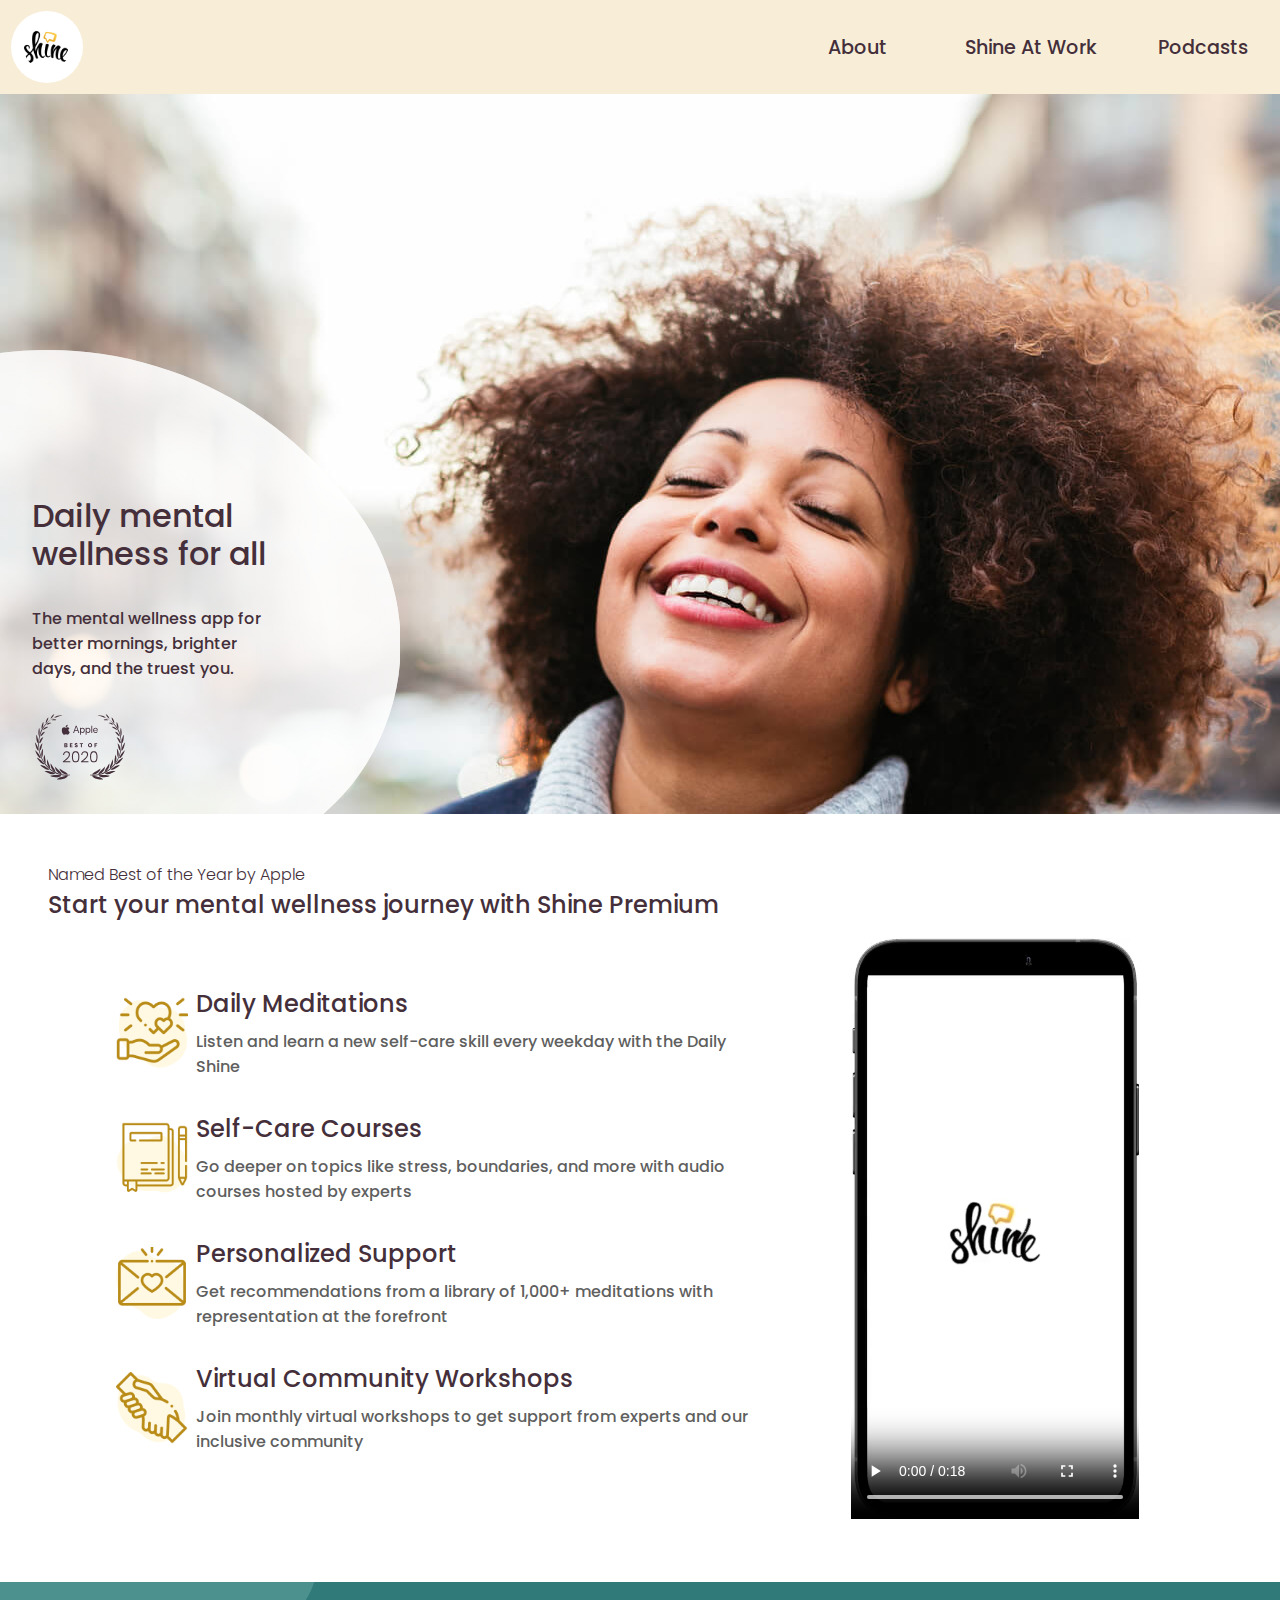
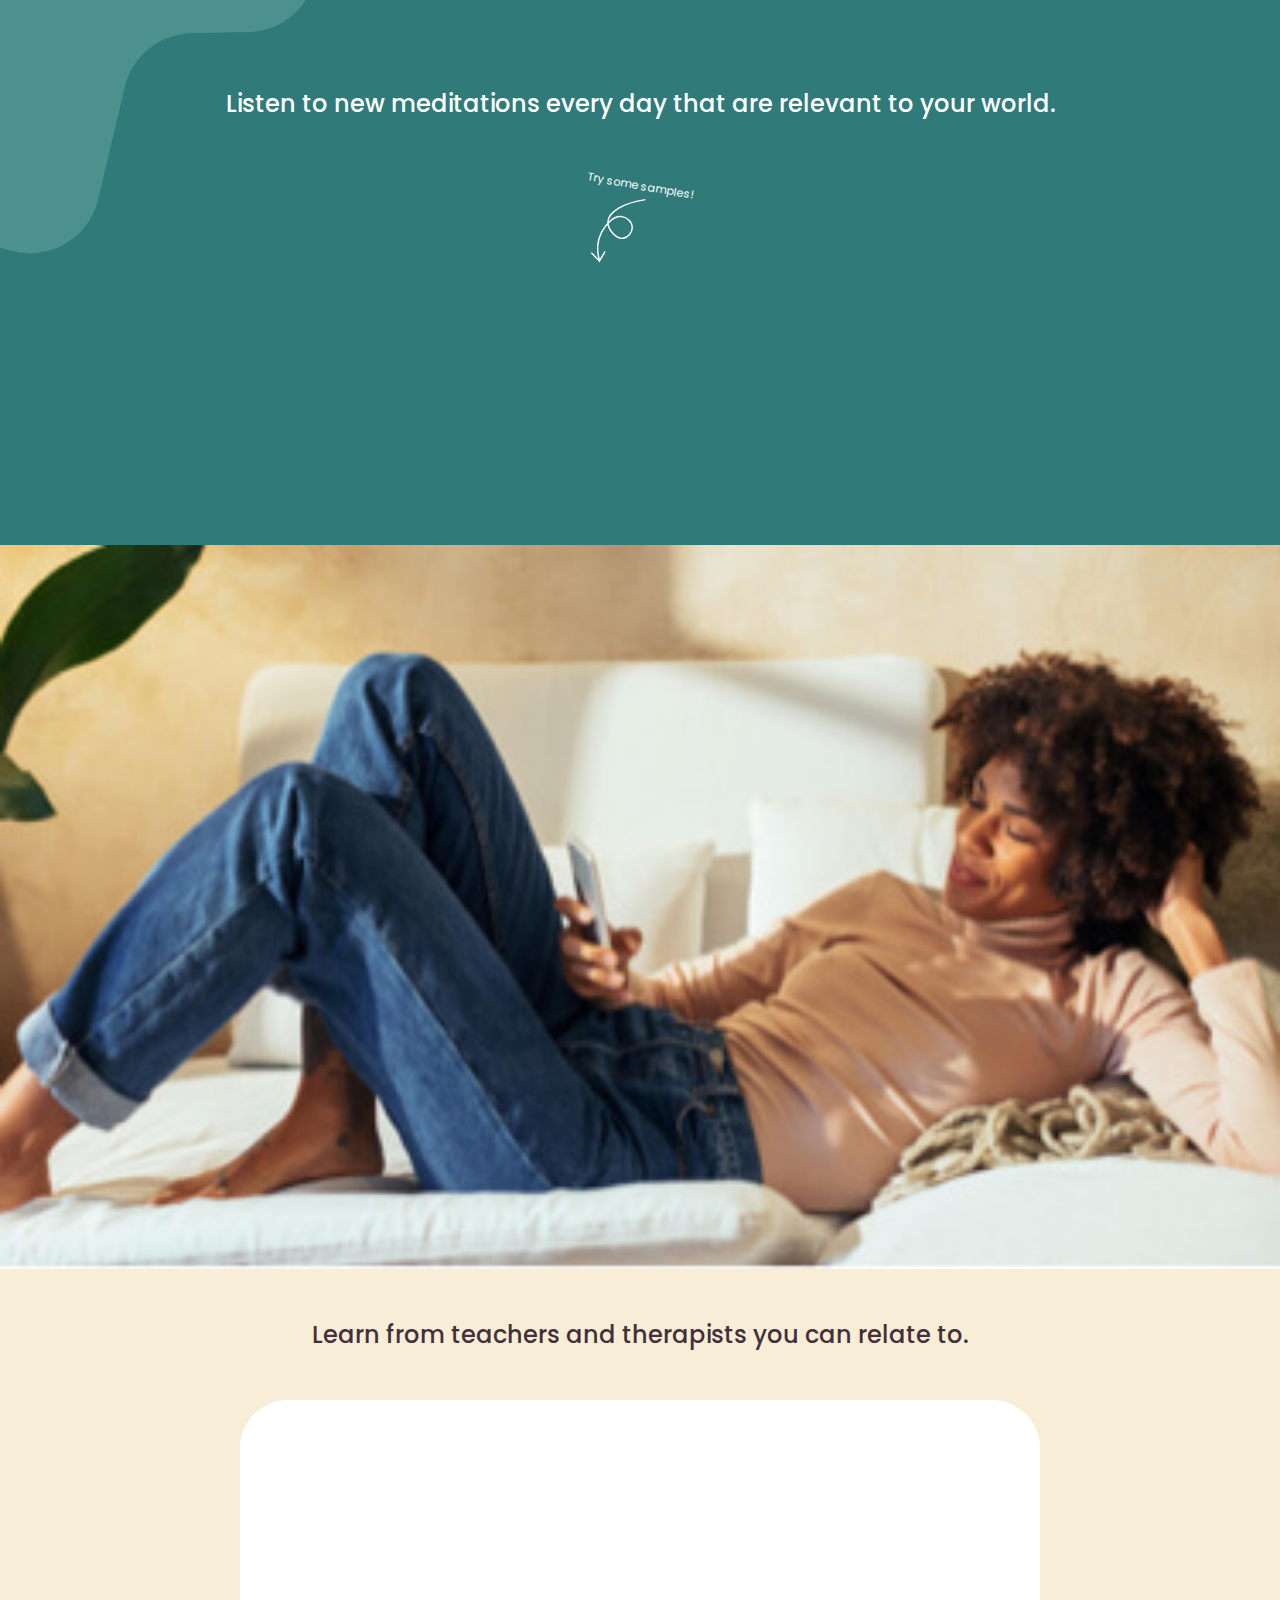
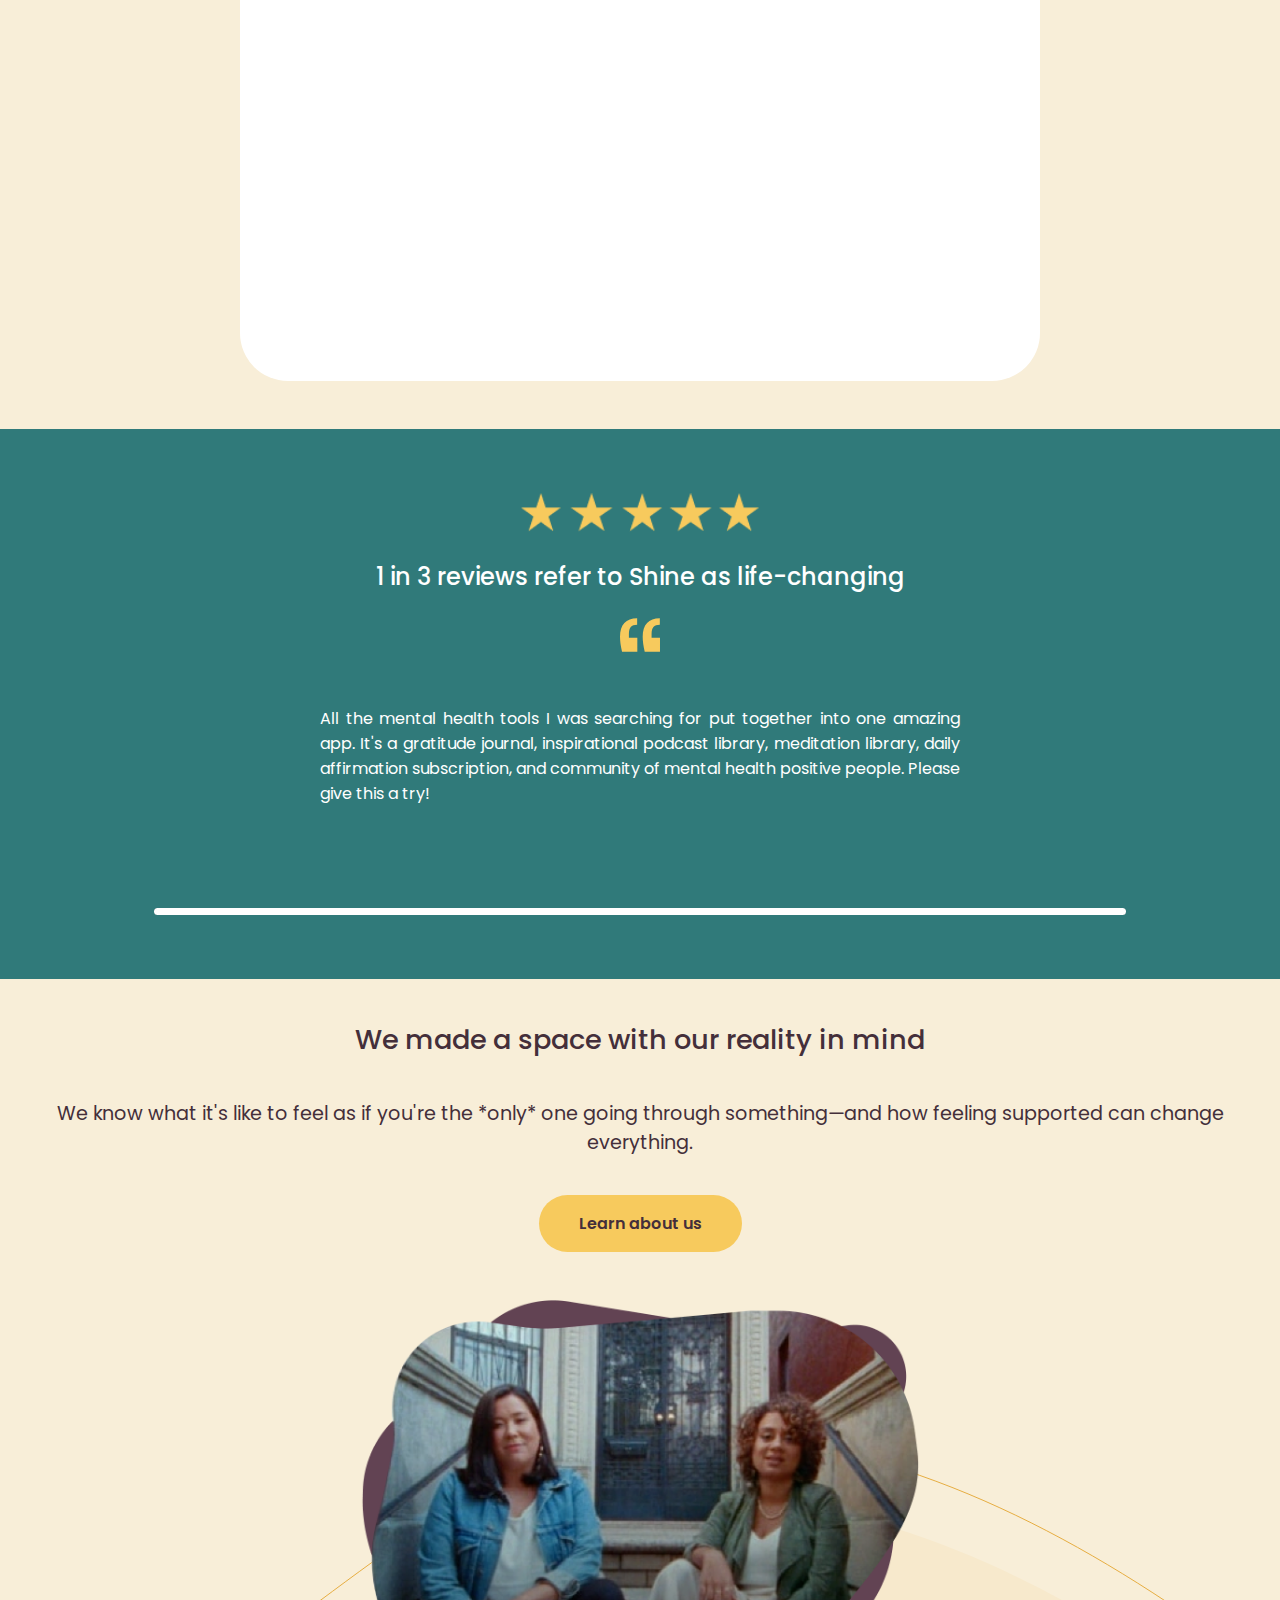
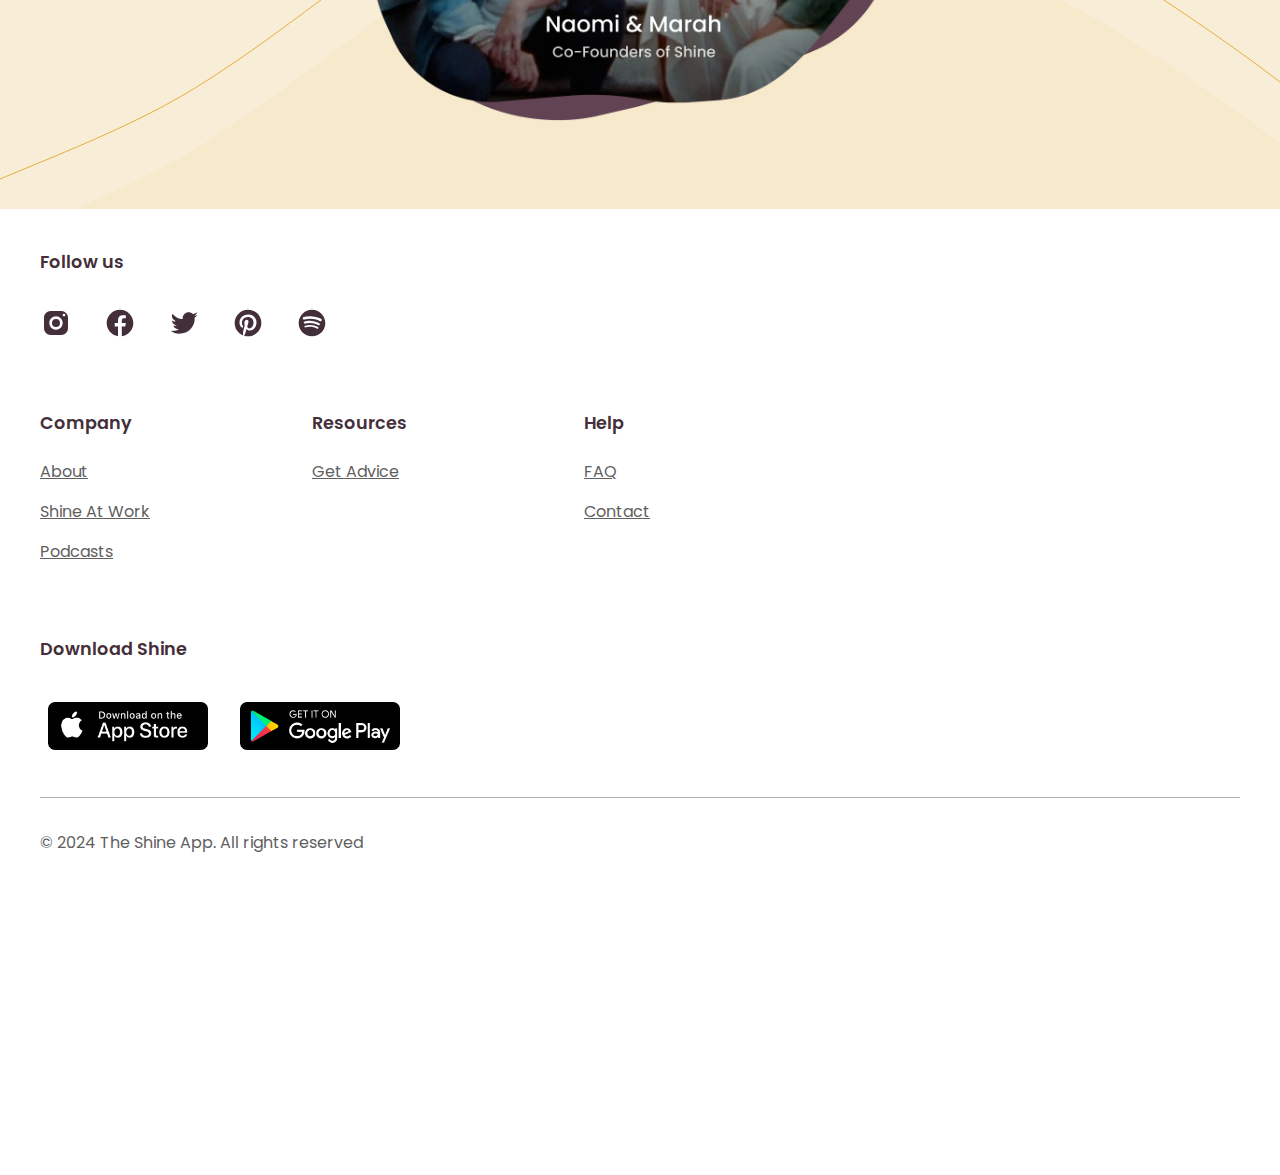
==== commit 40d0b336: "Klaaaaarrr" ====
--- a/index.html
+++ b/index.html
@@ -17,7 +17,7 @@
 	<a href="#maincontent">Skip to main content</a> <!-- dankje vincent-->
 	<header>
 		<nav>
-			<a href="#"><img src="images/header/shine-logo.png" alt="Welcome on the Shine App website!"></a>
+			<a href="#"><img src="images/header/shine-logo.png" alt="Homepage"></a>
 			<ul>
 				<li><a href="about.html">About</a></li>
 				<li><a href="#">Shine At Work</a></li>
@@ -32,13 +32,11 @@
 	</header>
 
 
-
-	
 	<main id="maincontent">
 		<section> <!--beginnetje-->
-		<h1 tabindex="0">Daily mental wellness for all</h1>
-		<p tabindex="0">The mental wellness app for better mornings, brighter days, and the truest you.</p>
-		<img tabindex="0" src="images/header/apple-best-of-2020.svg" alt="Reward emblem: Apple best of 2020">
+		<h1>Daily mental wellness for all</h1>
+		<p>The mental wellness app for better mornings, brighter days, and the truest you.</p>
+		<img src="images/header/apple-best-of-2020.svg" alt="Reward emblem: Apple best of 2020">
 		<img src="images/header/circle2.svg" alt="">
 		</section>
 
@@ -53,21 +51,21 @@
 						<img src="images/premium/daily-meditation-icon.png" alt="icon of a hand holding a shining heart">
 					</article>
 				</li>
-				<li tabindex="0">
+				<li>
 					<article>
 						<h3>Self-Care Courses</h3>
 						<p>Go deeper on topics like stress, boundaries, and more with audio courses hosted by experts</p>
 						<img src="images/premium/self-care-courses-icon.png" alt="icon of an agenda with a pen next to it">
 					</article>
 				</li>
-				<li tabindex="0">
+				<li>
 					<article>
 						<h3>Personalized Support</h3>
 						<p>Get recommendations from a library of 1,000+ meditations with representation at the forefront</p>
 						<img src="images/premium/personalised-support-icon.png" alt="icon of an envelope with a heart-shaped sealing wax">
 					</article>
 				</li>
-				<li tabindex="0">
+				<li>
 					<article>
 						<h3>Virtual Community Workshops</h3>
 						<p>Join monthly virtual workshops to get support from experts and our inclusive community</p>
@@ -84,15 +82,15 @@
 		</section>
 
 		<section><!--Podcasts-->
-			<h2 tabindex="0">Listen to new meditations every day that are relevant to your world.</h2>
+			<h2>Listen to new meditations every day that are relevant to your world.</h2>
 			<div>
-				<p tabindex="0">Try some samples!</p>
+				<p>Try some samples!</p>
 				<img src="images/podcasts/pijltje.svg" alt="">
 			</div>
 			<ul>
 				<li>
-					<h3 tabindex="0">Representation Burnout</h3>
-					<p tabindex="0">Tiffany Walker</p>
+					<h3>Representation Burnout</h3>
+					<p>Tiffany Walker</p>
 					<img src="images/podcasts/purple.jpg" alt="">
 					<dialog>
 						<button aria-label="close popup">
@@ -101,34 +99,43 @@
 						</button>
 						<h4>Representation Burnout</h4>
 						<p>Tiffany Walker</p>
-						<img src="images/podcasts/purple.jpg" alt="">
-						<button><img src="images/podcasts/backwards.png" alt="replay 5 seconds"></button>
-						<button><img src="images/podcasts/playbutton2.png" alt="play the podcast"></button>
-						<button><img src="images/podcasts/forwards.png" alt="forward 5 seconds"></button>
-						<button><img src="images/podcasts/pausebutton.png" alt="pause the podcast"></button>
-						<p>the included audio should be a sample of a podcast, but is, in fact, a rickroll</p>
-					</dialog>
-					<button><img src="images/podcasts/playbutton.svg" alt="play the sample"></button>				
-				</li>
-				<li>
-					<h3 tabindex="0">Focus On What You Can Control</h3>
-					<p tabindex="0">Tiffany Walker</p>
+						<p>the included audio should be a sample of a podcast, but that didn't work, so it is, in fact, a rickroll</p>
+						<audio src="images/audio/rickroll.mp4" controls></audio>
+						<img src="images/podcasts/purple.jpg" alt="">
+					</dialog>
+					<button><img src="images/podcasts/playbutton.svg" alt="play the sample"></button>				
+				</li>
+				<li>
+					<h3>Focus On What You Can Control</h3>
+					<p>Tiffany Walker</p>
 					<img src="images/podcasts/pink.jpeg" alt="">
 					<dialog>
-						<button>Close</button>
-						<h4>Representation Burnout</h4>
-						<p>Tiffany Walker</p>
-					</dialog>
-					<button><img src="images/podcasts/playbutton.svg" alt="play the sample"></button>				
-				</li>
-				<li>
-					<h3 tabindex="0">Conquer Your Inner Critic</h3>
-					<p tabindex="0">Jamila Reddy</p>
+						<button aria-label="close popup">
+							<span></span>
+							<span></span>
+						</button>
+						<h4>Representation Burnout</h4>
+						<p>Tiffany Walker</p>
+						<p>the included audio should be a sample of a podcast, but that didn't work, so it is, in fact, a rickroll</p>
+						<audio src="images/audio/rickroll.mp4" controls></audio>
+						<img src="images/podcasts/purple.jpg" alt="">
+					</dialog>
+					<button><img src="images/podcasts/playbutton.svg" alt="play the sample"></button>				
+				</li>
+				<li>
+					<h3>Conquer Your Inner Critic</h3>
+					<p>Jamila Reddy</p>
 					<img src="images/podcasts/red.jpeg" alt="">
 					<dialog>
-						<button>Close</button>
-						<h4>Representation Burnout</h4>
-						<p>Tiffany Walker</p>
+						<button aria-label="close popup">
+							<span></span>
+							<span></span>
+						</button>
+						<h4>Representation Burnout</h4>
+						<p>Tiffany Walker</p>
+						<p>the included audio should be a sample of a podcast, but that didn't work, so it is, in fact, a rickroll</p>
+						<audio src="images/audio/rickroll.mp4" controls></audio>
+						<img src="images/podcasts/purple.jpg" alt="">
 					</dialog>
 					<button><img src="images/podcasts/playbutton.svg" alt="play the sample"></button>				
 				</li>
@@ -137,9 +144,15 @@
 					<p>Mel Chanté</p>
 					<img src="images/podcasts/yellow.jpeg" alt="">
 					<dialog>
-						<button>Close</button>
-						<h4>Representation Burnout</h4>
-						<p>Tiffany Walker</p>
+						<button aria-label="close popup">
+							<span></span>
+							<span></span>
+						</button>
+						<h4>Representation Burnout</h4>
+						<p>Tiffany Walker</p>
+						<p>the included audio should be a sample of a podcast, but that didn't work, so it is, in fact, a rickroll</p>
+						<audio src="images/audio/rickroll.mp4" controls></audio>
+						<img src="images/podcasts/purple.jpg" alt="">
 					</dialog>
 					<button><img src="images/podcasts/playbutton.svg" alt="play the sample"></button>				
 				</li>
@@ -148,9 +161,15 @@
 					<p>Aisha Beau</p>
 					<img src="images/podcasts/green.jpg" alt="">
 					<dialog>
-						<button>Close</button>
-						<h4>Representation Burnout</h4>
-						<p>Tiffany Walker</p>
+						<button aria-label="close popup">
+							<span></span>
+							<span></span>
+						</button>
+						<h4>Representation Burnout</h4>
+						<p>Tiffany Walker</p>
+						<p>the included audio should be a sample of a podcast, but that didn't work, so it is, in fact, a rickroll</p>
+						<audio src="images/audio/rickroll.mp4" controls></audio>
+						<img src="images/podcasts/purple.jpg" alt="">
 					</dialog>
 					<button><img src="images/podcasts/playbutton.svg" alt="play the sample"></button>				
 				</li>
@@ -159,9 +178,15 @@
 					<p>Jor-El Caraballo</p>
 					<img src="images/podcasts/purple.jpg" alt="">
 					<dialog>
-						<button>Close</button>
-						<h4>Representation Burnout</h4>
-						<p>Tiffany Walker</p>
+						<button aria-label="close popup">
+							<span></span>
+							<span></span>
+						</button>
+						<h4>Representation Burnout</h4>
+						<p>Tiffany Walker</p>
+						<p>the included audio should be a sample of a podcast, but that didn't work, so it is, in fact, a rickroll</p>
+						<audio src="images/audio/rickroll.mp4" controls></audio>
+						<img src="images/podcasts/purple.jpg" alt="">
 					</dialog>
 					<button><img src="images/podcasts/playbutton.svg" alt="play the sample"></button>				
 				</li>
@@ -170,9 +195,15 @@
 					<p>Elisha Mudly</p>
 					<img src="images/podcasts/pink.jpeg" alt="">
 					<dialog>
-						<button>Close</button>
-						<h4>Representation Burnout</h4>
-						<p>Tiffany Walker</p>
+						<button aria-label="close popup">
+							<span></span>
+							<span></span>
+						</button>
+						<h4>Representation Burnout</h4>
+						<p>Tiffany Walker</p>
+						<p>the included audio should be a sample of a podcast, but that didn't work, so it is, in fact, a rickroll</p>
+						<audio src="images/audio/rickroll.mp4" controls></audio>
+						<img src="images/podcasts/purple.jpg" alt="">
 					</dialog>
 					<button><img src="images/podcasts/playbutton.svg" alt="play the sample"></button>				
 				</li>
@@ -276,7 +307,7 @@
 			<h2>We made a space with our reality in mind</h2>
 			<p>We know what it's like to feel as if you're the *only* 
 				one going through something—and how feeling supported can change everything.</p>
-			<a href="#">Learn about us</a>
+			<a href="about.html">Learn about us</a>
 			<img src="images/ander-spul/naomi_and_marah.png" alt="Naomi and Marah, co-founders of Shine, posing while sitting on a set of stairs">
 		</section>
 	</main>
@@ -334,6 +365,15 @@
 		</ul>
 		<span></span>
 		<p>© 2024 The Shine App. All rights reserved</p>
+
+		<!-- easter egg -->
+		<!-- https://developer.mozilla.org/en-US/docs/Web/HTML/Element/input/checkbox -->
+		<fieldset aria-hidden="true">
+			<legend>Mierplezier? 👀</legend>
+		  	<input type="checkbox" id="miertje" name="miertje">
+			<label for="miertje">🐜</label>
+		</fieldset>
+		<img src="images/footer/miertjes.gif" alt="dancing ants"> <!-- https://www.baamboozle.com/study/1069693 -->
 	</footer>
 
 
--- a/styles/style.css
+++ b/styles/style.css
@@ -1,3 +1,32 @@
+@font-face {
+	font-family: Poppins;
+	src: url(../fonts/poppins_regular.ttf) format("truetype");
+	font-weight: 400;
+	font-style: normal;
+}
+
+@font-face {
+	font-family: Poppins;
+	src: url(../fonts/poppins_bold.ttf), format("truetype");
+	font-weight: 700;
+	font-style: normal;
+}
+
+@font-face {
+	font-family: Poppins;
+	src: url(../fonts/poppins_extrabold.ttf), format("truetype");
+	font-weight: 800;
+	font-style: normal;
+}
+
+@font-face {
+	font-family: Poppins;
+	src: url(../fonts/poppins_light.ttf), format("truetype");
+	font-weight: 300;
+	font-style: normal;
+}
+
+
 /**************/
 /* CSS REMEDY */
 /**************/
@@ -24,37 +53,6 @@
 
 
 /*basics*/
-@font-face {
-	font-family: Poppins;
-	src: url(../fonts/poppins_regular.ttf) format("truetype");
-	font-weight: 400;
-	font-style: normal;
-}
-
-@font-face {
-	font-family: Poppins;
-	src: url(../fonts/poppins_bold.ttf), format("truetype");
-	font-weight: 700;
-	font-style: normal;
-}
-
-@font-face {
-	font-family: Poppins;
-	src: url(../fonts/poppins_extrabold.ttf), format("truetype");
-	font-weight: 800;
-	font-style: normal;
-}
-
-@font-face {
-	font-family: Poppins;
-	src: url(../fonts/poppins_light.ttf), format("truetype");
-	font-weight: 300;
-	font-style: normal;
-}
-
-
-
-
 body {
 	background-color: var(--color-white);
 }
@@ -65,7 +63,7 @@
 	font-family: Poppins, sans-serif;
 }
 
-*:focus-visible {
+*:focus {
 	outline: none;
 	border: solid .1em var(--color-brown);
 }
@@ -108,16 +106,22 @@
 }
 
 
-body > a {
+body > a {  /*skip to main content (vincent)*/
 	position: absolute;
 	translate: -9999px;
 
-	&:focus{ /*so naar vincent*/
+	background-color: var(--color-yellow);
+	color: var(--color-brown);
+	padding: 2em 4em;
+	
+	&:focus{
 		translate: none;
 	}
 }
 
-
+button:focus {
+	border: solid .1em var(--color-brown) !important;
+}
 
 
 /*header*/
@@ -246,6 +250,7 @@
 
 /* footer */
 footer {
+	position: relative;
 	display: grid;
 	gap: 2em;
 	padding: 2.5em;
@@ -261,6 +266,10 @@
 footer h3 {
 	font-size: 1.1em;
 	font-weight: 800;
+}
+
+footer ul li a{
+	display: block;
 }
 
 footer ul:first-of-type { /*follow*/
@@ -276,7 +285,7 @@
 	}
 }
 
-footer section { /*ols*/
+footer section { /*Company, resources, help*/
 	display: grid;
 	grid-template-columns: 1fr 1fr;
 	gap: 1em;
@@ -334,7 +343,7 @@
 	justify-content: space-evenly;
 }
 
-footer ul:last-of-type img {
+footer ul:last-of-type li img {
 	width: 10em;
 }
 
@@ -350,7 +359,74 @@
 	font-weight: 400;
 }
 
-
+/* easter egg */
+footer fieldset {
+	position: absolute;
+	display: flex;
+	gap: 2em;
+	opacity: 0;
+	bottom: 2em;
+	right: 2em;
+	padding: .5em 1em;
+
+	&:hover,
+	&:has(:checked) {
+		opacity: 1;
+	}
+}
+
+footer fieldset input {
+	height: 2em;
+	width: 2em;
+
+	&:hover {
+		cursor: pointer;
+	}
+}
+
+footer fieldset label {
+	display: block;
+	background-color: white;
+	padding: .2em 1em;
+}
+
+footer > img:last-of-type {
+	position: absolute;
+	opacity: 0;
+	width: 20em;
+	bottom: 0;
+	animation: dansje 2s infinite ease-in-out alternate-reverse;
+}
+
+footer:has(:checked) > img:last-of-type {
+	opacity: 1;
+}
+
+@keyframes dansje {
+	0% {
+		left: 0;
+	}
+	20% {
+		left: 5%;
+		bottom: 3%;
+	}
+	40% {
+		left: 10%;
+		bottom: 0;
+	}
+	60% {
+		left: 15%;
+		bottom: 3%;
+	}
+	80% {
+		left: 20%;
+		bottom: 0;
+	}
+	100% {
+		left: 25%;
+		bottom: 3%;
+	}
+}
 
 
 
@@ -388,8 +464,9 @@
 
 
 	/* footer */
-	footer section {
+	footer section { /* Company, resources, help */
 		grid-template-columns: 1fr 1fr 1fr;
+		max-width: 50em;
 	}
 
 	footer section h3:nth-of-type(3) {
--- a/styles/eerste-pagina.css
+++ b/styles/eerste-pagina.css
@@ -121,7 +121,7 @@
     color: rgb(255, 255, 255);
 }
 
-section:nth-of-type(3) div{
+section:nth-of-type(3) div{ 
     position: absolute;
     animation: gekke-bounce 2s infinite;
     place-self: center;
@@ -195,7 +195,7 @@
     order:-2
 }
 
-section:nth-of-type(3) li > button {
+section:nth-of-type(3) li > button { /* witte play button */
     appearance: none;
   	background: none;
 	border: none;
@@ -232,26 +232,31 @@
 section:nth-of-type(3) dialog {
     position: fixed;
     display: grid;
-
-    width: 70%;
+    gap: 2em;
+
+    aspect-ratio: 1/2;
     height: 90%;
-
     border: none;
     border-radius: 1em;
     place-self: center;
     place-items: center;
 }
 
-section:nth-of-type(3) dialog > img:first-of-type {
+section:nth-of-type(3) dialog img { /* paarse achtergrond */
     position: absolute;
+    place-self: center;
+
     rotate: 90deg;
+    grid-column: 1/2;
+    grid-row: 1/4;
+
+    width: 35em;
+    max-width: none;
+
     z-index: -1;
-    place-self: center;
-    max-width: none;
-    width: 35em;
-}
-
-section:nth-of-type(3) dialog button:first-of-type {
+}
+
+section:nth-of-type(3) dialog button {
     position: absolute;
     display:grid;
     top: 0;
@@ -265,7 +270,7 @@
     border: none;
 }
 
-section:nth-of-type(3) button:first-of-type span {
+section:nth-of-type(3) button span { /* kruisje */
     display: block;
 	width: 3em;
 	height: .2em;
@@ -283,58 +288,37 @@
     rotate: -45deg;
 }
 
-section:nth-of-type(3) dialog button:nth-of-type(2),
-section:nth-of-type(3) dialog button:nth-of-type(3),
-section:nth-of-type(3) dialog button:nth-of-type(4),
-section:nth-of-type(3) dialog button:nth-of-type(5) {
-    appearance: none;
-  	background: none;
-	border: none;
+section:nth-of-type(3) dialog audio {
+    display: block;
+    grid-row: 3/4;
+    grid-column: 1/2;
 
     align-self: start;
 
-    width: 5em;
-
-    filter: invert(100%);
-
-    grid-column: 1/2;
-    grid-row: 3/4;
-}
-
-section:nth-of-type(3) dialog button:nth-of-type(2) {
-    translate: -100%;
-}
-
-section:nth-of-type(3) dialog button:nth-of-type(3) {
-    width: 5;
-}
-
-section:nth-of-type(3) dialog button:nth-of-type(4) {
-    translate: 100%;
-} 
-
-section:nth-of-type(3) dialog button:nth-of-type(5) {
-    display: none;
-}
-
-
-
+    width: 70%;
+}
 
 section:nth-of-type(3) dialog h4 {
     font-size: 1.5em;
     max-width: 8em;
     background-color: white;
     text-align: center;
+
+    grid-row: 1/2;
+    grid-column: 1/2;
+
     align-self: end;
-    
 }
 
 section:nth-of-type(3) dialog p {
-    font-size: 1.4em;
+    font-size: 1.3em;
     max-width: 8em;
     background-color: white;
-    text-align: center;
-    order: 1;
+
+    grid-row: 2/3;
+    grid-column: 1/2;
+
+    align-self: start;
 }
 
 section:nth-of-type(3) dialog p:nth-of-type(2) {
@@ -404,15 +388,6 @@
     opacity: 1;
 }
 
-
-@keyframes scroll-reveal {
-    from{
-        opacity: 0;
-    } 
-    to {
-        opacity: 1;
-    }  
-}
 
 
 
@@ -638,6 +613,10 @@
     section:nth-of-type(5) ul {
         display: block;
     }
+    section:nth-of-type(5) li {
+        position: static;
+    }
+    
 
     section:nth-of-type(5) p {
         margin-bottom: 2em;
